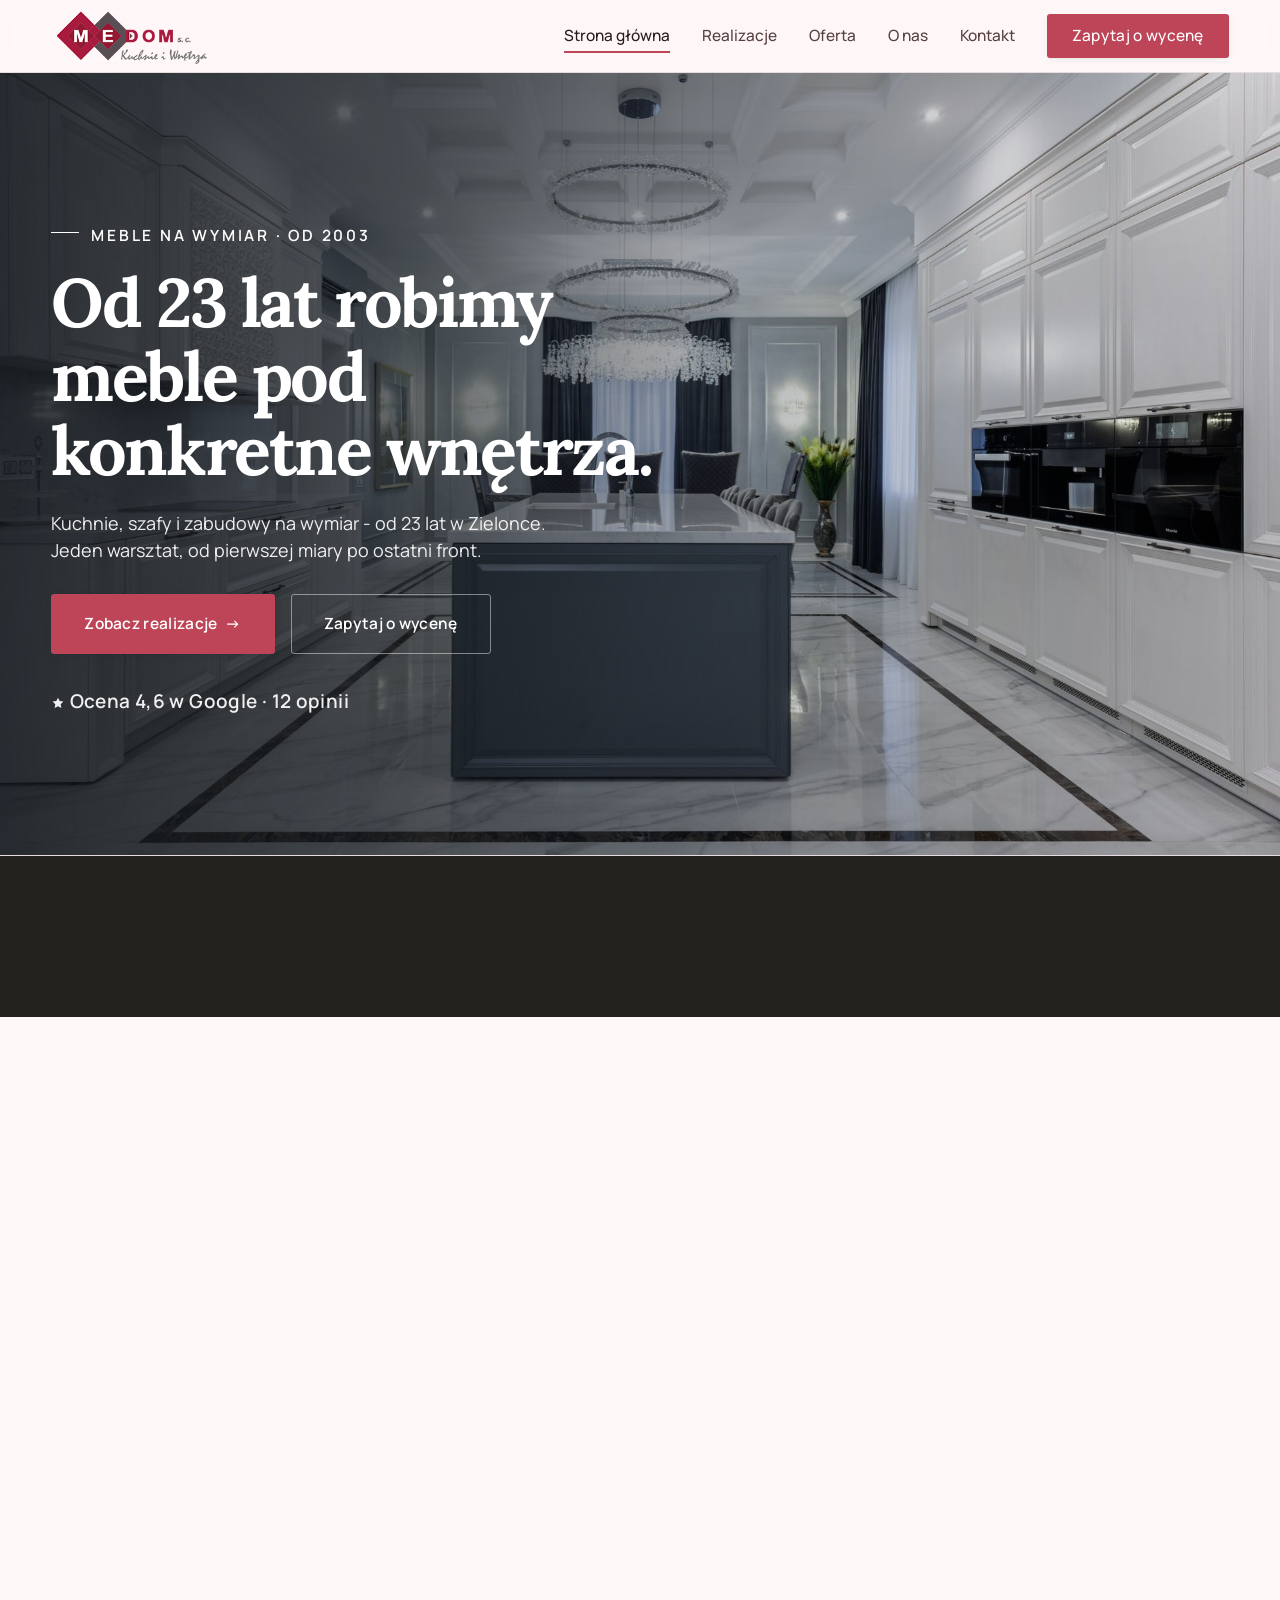
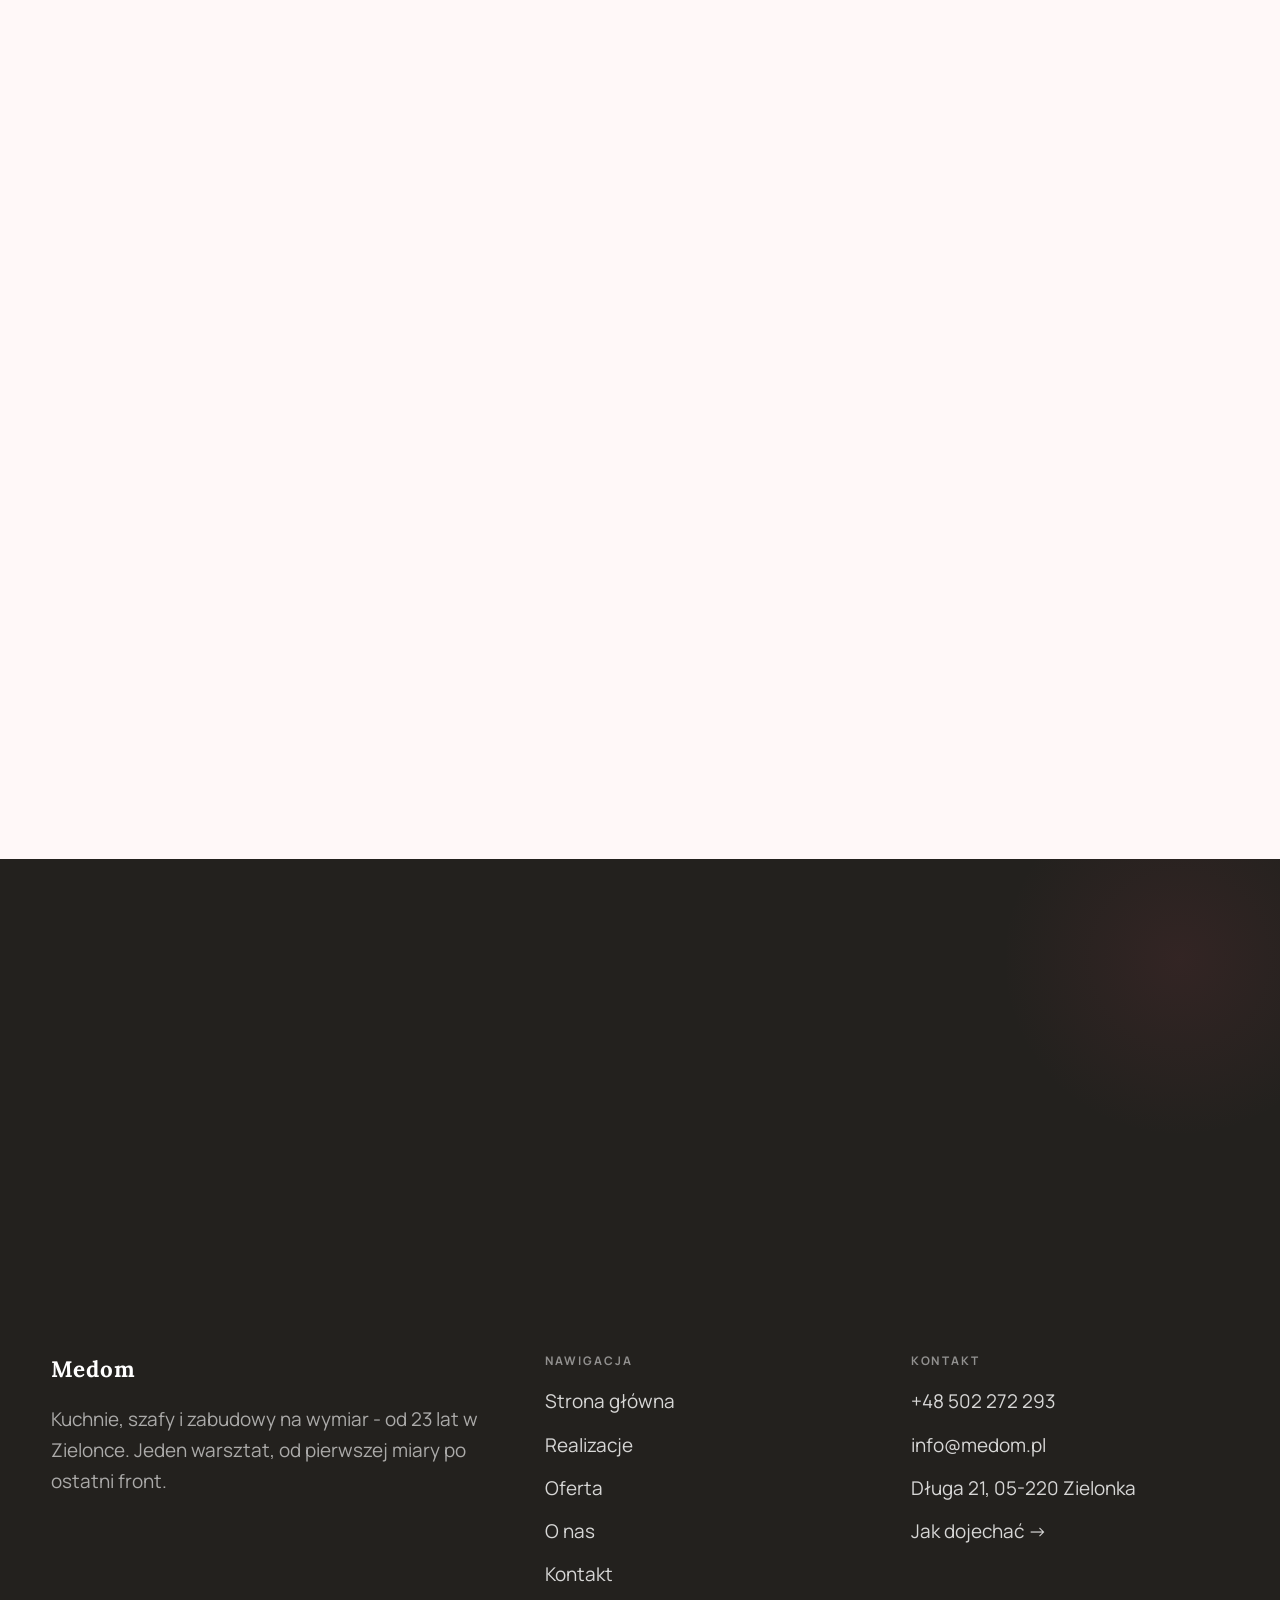
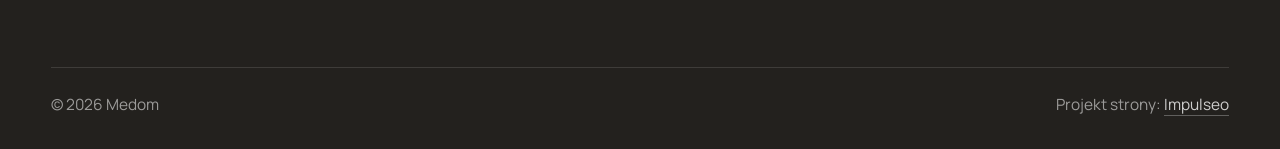
==== index.html @ 3b1c502f "Demo strony: Medom - meble na zamowienie (Zielonka)" ====
<!DOCTYPE html>
<html lang="pl">
<head>
<meta charset="UTF-8">
<meta name="viewport" content="width=device-width, initial-scale=1.0">
<title>Meble na wymiar Zielonka - kuchnie i szafy | Medom</title>
<meta name="description" content="Meble na wymiar w Zielonce: kuchnie, szafy i zabudowy pod Twoje wnętrze. Bezpłatny pomiar i projekt, jedna cena, montaż z gwarancją. Zadzwoń: +48 502 272 293.">
<link rel="preconnect" href="https://fonts.googleapis.com">
<link rel="preconnect" href="https://fonts.gstatic.com" crossorigin>
<link href="https://fonts.googleapis.com/css2?family=Lora:wght@500;600;700&family=Manrope:wght@400;500;600&display=swap" rel="stylesheet">
<link rel="stylesheet" href="assets/styles.css">
</head>
<body>

<header class="nav">
  <div class="wrap nav-inner">
    <a class="brand brand-has-logo" href="index.html"><img class="brand-logo" src="img/logo.png" alt="Medom"></a>
    <nav class="nav-links">
      <a href="index.html" class="active">Strona główna</a>
      <a href="realizacje.html">Realizacje</a>
      <a href="oferta.html">Oferta</a>
      <a href="o-nas.html">O nas</a>
      <a href="kontakt.html">Kontakt</a>
      <a href="kontakt.html" class="btn btn-accent">Zapytaj o wycenę</a>
    </nav>
    <button class="nav-toggle" aria-label="Menu"><span></span><span></span><span></span></button>
  </div>
</header>

<section class="hero-cine">
  <img src="img/hero.jpg" fetchpriority="high" alt="Medom - Od 23 lat robimy meble pod konkretne wnętrza. ">
  <div class="wrap">
    <div class="hero-copy">
      <span class="eyebrow">Meble na wymiar · od 2003</span>
      <h1>Od 23 lat robimy meble pod konkretne wnętrza. </h1>
      <p class="lead">Kuchnie, szafy i zabudowy na wymiar - od 23 lat w Zielonce. Jeden warsztat, od pierwszej miary po ostatni front.</p>
      <div class="hero-actions">
        <a href="realizacje.html" class="btn btn-accent">Zobacz realizacje <span class="arr">→</span></a>
        <a href="kontakt.html" class="btn btn-ghost" style="color:#fff;border-color:rgba(255,255,255,.45)">Zapytaj o wycenę</a>
      </div>
      <div style="margin-top:var(--space-6);color:#fff;font-weight:600;letter-spacing:.02em;opacity:.92"><svg class="ico-star" width="14" height="14" viewBox="0 0 24 24" style="vertical-align:-2px" aria-hidden="true"><path d="M12 2.8l2.85 5.8 6.4.93-4.63 4.5 1.1 6.37L12 17.4l-5.72 3 1.1-6.37-4.63-4.5 6.4-.93L12 2.8Z" fill="currentColor"/></svg> Ocena 4,6 w Google · 12 opinii</div>
    </div>
  </div>
</section>
<section class="strip n-5" style="padding-block:0">
  <div class="wrap">
    <div class="item reveal"><div class="k">Bezpłatny pomiar i projekt</div><div class="v"></div></div>
    <div class="item reveal"><div class="k">Jedna cena za całość</div><div class="v"></div></div>
    <div class="item reveal"><div class="k">Od pomiaru po montaż</div><div class="v"></div></div>
    <div class="item reveal"><div class="k">Gwarancja na meble</div><div class="v"></div></div>
    <div class="item reveal"><div class="k">Montaż w jeden dzień</div><div class="v"></div></div>
  </div>
</section>
<section>
  <div class="wrap split">
    <div class="split-art reveal"><img src="img/g1.jpg" alt="Medom - realizacja" loading="lazy"></div>
    <div class="split-copy reveal">
      <span class="eyebrow">Kim jesteśmy</span>
      <h2>O nas</h2>
      <p class="muted">Meble robimy od 23 lat. Zaczynamy od rozmowy u Ciebie w domu: gdzie co ma stać i jak chodzą drzwi obok.</p>
      <p class="muted">Dopiero potem siadamy do projektu. Z warsztatu mebel wyjeżdża, kiedy pasuje co do milimetra - zły wymiar to nasz problem, nie Twój.</p>
      <a href="o-nas.html" class="btn btn-ghost">Poznaj nas <span class="arr">→</span></a>
    </div>
  </div>
</section>
<section class="gateways-band">
  <div class="wrap">
    <div class="gateways">
      <a href="oferta.html" class="gateway reveal"><img src="img/g8.jpg" alt="Kuchnie na wymiar" loading="lazy"><span class="g-ttl">Kuchnie na wymiar</span></a>
      <a href="oferta.html" class="gateway reveal"><img src="img/g2.jpg" alt="Szafy i garderoby" loading="lazy"><span class="g-ttl">Szafy i garderoby</span></a>
      <a href="oferta.html" class="gateway reveal"><img src="img/g4.jpg" alt="Zabudowy wnęk i skosów" loading="lazy"><span class="g-ttl">Zabudowy wnęk i skosów</span></a>
    </div>
  </div>
</section>
<section>
  <div class="wrap">
    <div class="head reveal">
      <span class="eyebrow">Realizacje</span>
      <h2>Z ostatnich montaży</h2>
      <p>Zdjęcia z naszych montaży, w domach klientów - żadnych wizualizacji z katalogu. Tak te meble wyglądają na co dzień.</p>
    </div>
    <div class="gallery">
      <div class="tile t-two3 reveal"><img src="img/g5.jpg" alt="Blat z litego drewna" loading="lazy"><div class="cap">Blat z litego drewna</div></div>
      <div class="tile t-third reveal"><img src="img/g6.jpg" alt="Mebel po montażu" loading="lazy"><div class="cap">Mebel po montażu</div></div>
      <div class="tile t-third reveal"><img src="img/g7.jpg" alt="Medom" loading="lazy"></div>
      <div class="tile t-third reveal"><img src="img/g3.jpg" alt="Medom" loading="lazy"></div>
      <div class="tile t-third reveal"><img src="img/g9.jpg" alt="Medom" loading="lazy"></div>
    </div>
    <div style="margin-top:var(--space-7)" class="reveal"><a href="realizacje.html" class="btn btn-accent">Pełna galeria <span class="arr">→</span></a></div>
  </div>
</section>
<section class="opinie">
  <div class="wrap">
    <div class="head center reveal">
      <span class="eyebrow">Opinie</span>
      <h2>Co mówią klienci</h2>
      <p>Ocena 4,6 w Google, 12 opinii.</p>
    </div>
    <div class="opinie-grid">
      <figure class="op-card reveal"><span class="op-star"><svg viewBox="0 0 24 24" width="15" height="15" aria-hidden="true"><path fill="currentColor" d="M12 2.5l2.9 6.05 6.6.86-4.83 4.6 1.22 6.54L12 17.4 6.11 20.55l1.22-6.54L2.5 9.41l6.6-.86L12 2.5z"/></svg><svg viewBox="0 0 24 24" width="15" height="15" aria-hidden="true"><path fill="currentColor" d="M12 2.5l2.9 6.05 6.6.86-4.83 4.6 1.22 6.54L12 17.4 6.11 20.55l1.22-6.54L2.5 9.41l6.6-.86L12 2.5z"/></svg><svg viewBox="0 0 24 24" width="15" height="15" aria-hidden="true"><path fill="currentColor" d="M12 2.5l2.9 6.05 6.6.86-4.83 4.6 1.22 6.54L12 17.4 6.11 20.55l1.22-6.54L2.5 9.41l6.6-.86L12 2.5z"/></svg><svg viewBox="0 0 24 24" width="15" height="15" aria-hidden="true"><path fill="currentColor" d="M12 2.5l2.9 6.05 6.6.86-4.83 4.6 1.22 6.54L12 17.4 6.11 20.55l1.22-6.54L2.5 9.41l6.6-.86L12 2.5z"/></svg><svg viewBox="0 0 24 24" width="15" height="15" aria-hidden="true"><path fill="currentColor" d="M12 2.5l2.9 6.05 6.6.86-4.83 4.6 1.22 6.54L12 17.4 6.11 20.55l1.22-6.54L2.5 9.41l6.6-.86L12 2.5z"/></svg></span><blockquote>Po ponad 20-tu latach drugi raz korzystałam z usług. Zamówiłam szafki do kuchni. Profesjonalna obsługa. Teraz czas na szafę do przedpokoju. Polecam.</blockquote><span class="op-autor">Monika K</span></figure>
      <figure class="op-card reveal"><span class="op-star"><svg viewBox="0 0 24 24" width="15" height="15" aria-hidden="true"><path fill="currentColor" d="M12 2.5l2.9 6.05 6.6.86-4.83 4.6 1.22 6.54L12 17.4 6.11 20.55l1.22-6.54L2.5 9.41l6.6-.86L12 2.5z"/></svg><svg viewBox="0 0 24 24" width="15" height="15" aria-hidden="true"><path fill="currentColor" d="M12 2.5l2.9 6.05 6.6.86-4.83 4.6 1.22 6.54L12 17.4 6.11 20.55l1.22-6.54L2.5 9.41l6.6-.86L12 2.5z"/></svg><svg viewBox="0 0 24 24" width="15" height="15" aria-hidden="true"><path fill="currentColor" d="M12 2.5l2.9 6.05 6.6.86-4.83 4.6 1.22 6.54L12 17.4 6.11 20.55l1.22-6.54L2.5 9.41l6.6-.86L12 2.5z"/></svg><svg viewBox="0 0 24 24" width="15" height="15" aria-hidden="true"><path fill="currentColor" d="M12 2.5l2.9 6.05 6.6.86-4.83 4.6 1.22 6.54L12 17.4 6.11 20.55l1.22-6.54L2.5 9.41l6.6-.86L12 2.5z"/></svg><svg viewBox="0 0 24 24" width="15" height="15" aria-hidden="true"><path fill="currentColor" d="M12 2.5l2.9 6.05 6.6.86-4.83 4.6 1.22 6.54L12 17.4 6.11 20.55l1.22-6.54L2.5 9.41l6.6-.86L12 2.5z"/></svg></span><blockquote>Świetnie wszystko dograne i dobrane (inwestycja sprzed dwóch lat - zabudowa kuchenna, zabudowa w salonie i przedpokoju)</blockquote><span class="op-autor">Anka Wądołowska</span></figure>
      <figure class="op-card reveal"><span class="op-star"><svg viewBox="0 0 24 24" width="15" height="15" aria-hidden="true"><path fill="currentColor" d="M12 2.5l2.9 6.05 6.6.86-4.83 4.6 1.22 6.54L12 17.4 6.11 20.55l1.22-6.54L2.5 9.41l6.6-.86L12 2.5z"/></svg><svg viewBox="0 0 24 24" width="15" height="15" aria-hidden="true"><path fill="currentColor" d="M12 2.5l2.9 6.05 6.6.86-4.83 4.6 1.22 6.54L12 17.4 6.11 20.55l1.22-6.54L2.5 9.41l6.6-.86L12 2.5z"/></svg><svg viewBox="0 0 24 24" width="15" height="15" aria-hidden="true"><path fill="currentColor" d="M12 2.5l2.9 6.05 6.6.86-4.83 4.6 1.22 6.54L12 17.4 6.11 20.55l1.22-6.54L2.5 9.41l6.6-.86L12 2.5z"/></svg><svg viewBox="0 0 24 24" width="15" height="15" aria-hidden="true"><path fill="currentColor" d="M12 2.5l2.9 6.05 6.6.86-4.83 4.6 1.22 6.54L12 17.4 6.11 20.55l1.22-6.54L2.5 9.41l6.6-.86L12 2.5z"/></svg><svg viewBox="0 0 24 24" width="15" height="15" aria-hidden="true"><path fill="currentColor" d="M12 2.5l2.9 6.05 6.6.86-4.83 4.6 1.22 6.54L12 17.4 6.11 20.55l1.22-6.54L2.5 9.41l6.6-.86L12 2.5z"/></svg></span><blockquote>Fachowcy. Jak wszędzie, zdarza się, ze coś trzeba poprawić, ale jak mało gdzie, po prostu się poprawia.</blockquote><span class="op-autor">Dorota A</span></figure>
    </div>
  </div>
</section>
<section class="cta">
  <div class="wrap">
    <div class="reveal">
      <span class="eyebrow">Współpraca</span>
      <h2>Zacznijmy od krótkiej rozmowy.</h2>
      <p>Napisz lub zadzwoń - powiemy, co i jak, bez zobowiązań.</p>
    </div>
    <div class="cta-actions reveal">
      <a href="kontakt.html" class="btn btn-light">Zapytaj o wycenę <span class="arr">→</span></a>
      <a href="tel:+48502272293" class="btn btn-ghost" style="color:#fff;border-color:rgba(255,255,255,.3)">+48 502 272 293</a>
    </div>
  </div>
</section>

<footer>
  <div class="wrap">
    <div class="foot-grid">
      <div class="foot-brand">
        <div class="name">Medom</div>
        <p>Kuchnie, szafy i zabudowy na wymiar - od 23 lat w Zielonce. Jeden warsztat, od pierwszej miary po ostatni front.</p>
      </div>
      <div class="foot-col">
        <h4>Nawigacja</h4>
        <a href="index.html">Strona główna</a>
        <a href="realizacje.html">Realizacje</a>
        <a href="oferta.html">Oferta</a>
        <a href="o-nas.html">O nas</a>
        <a href="kontakt.html">Kontakt</a>
      </div>
      <div class="foot-col">
        <h4>Kontakt</h4>
        <a href="tel:+48502272293">+48 502 272 293</a>
        <a href="mailto:info@medom.pl">info@medom.pl</a>
        <p>Długa 21, 05-220 Zielonka</p>
        <a href="https://maps.google.com/?cid=6338558490232445719&g_mp=CiVnb29nbGUubWFwcy5wbGFjZXMudjEuUGxhY2VzLkdldFBsYWNlEAIYBCAA" target="_blank" rel="noopener">Jak dojechać →</a>
      </div>
    </div>
    <div class="foot-bot">
      <span>© 2026 Medom</span>
      <span>Projekt strony: <a class="foot-credit" href="https://impulseo.pl" target="_blank" rel="noopener">Impulseo</a></span>
    </div>
  </div>
</footer>


<script src="assets/main.js"></script>
</body>
</html>
---- assets/styles.css ----
/* ============================================================
   STOLBASZ — premium, architektoniczny B2B fit-out
   Jasna paleta, zero brązu. System wg premium-web-craft.
   Projekt strony: Impulseo (impulseo.pl)
   ============================================================ */

:root{
  /* PALETA — jasna, architektoniczna, chłodna */
  --paper:#F3F1EC;          /* główne tło */
  --paper-2:#E6E3DB;        /* sekcje alternatywne (chłodny jasny szary) */
  --paper-3:#E6E3DB;        /* delikatne wypełnienia */
  --ink:#23211E;            /* tekst główny — chłodny grafit */
  --ink-soft:#43403A;       /* nagłówki drugorzędne */
  --muted:#87837A;          /* tekst poboczny */
  --line:rgba(35,33,30,.12);/* hairline */
  --accent:#8A6B3C;         /* stonowany petrol-slate — jedyny akcent */
  --accent-d:#6E5430;
  --accent-soft:rgba(138,107,60,.10);
  --dark:#23211E;           /* sekcje ciemne (stopka/CTA) */

  /* HOVER ZDJĘĆ — JEDEN standard dla całego silnika (decyzja K. 04.08.2026, artefakt z wariantami).
     Delikatny zoom 1.02 + rozjaśnienie. Dawne scale(1.05) ODRZUCONE: skakał kadr.
     Spoczynek lekko przygaszony, ale TYLKO tam, gdzie jest mysz (@media hover:hover) —
     na telefonie zdjęcia zostają w pełnej jasności. */
  --img-zoom:1.02;
  --img-rest:brightness(.95) saturate(.99);
  --img-hot:brightness(1.06) saturate(1.05);
  --img-dur:.55s;

  /* ODSTĘPY — skala 4/8 */
  --space-1:4px; --space-2:8px; --space-3:12px; --space-4:16px; --space-5:24px;
  --space-6:32px; --space-7:48px; --space-8:64px; --space-9:96px; --space-10:128px;

  /* TYPOGRAFIA — fluid clamp() (skala podbita 16.07.2026: większe, czytelniejsze litery — uwaga Adama) */
  --text-sm:clamp(.9rem,.87rem + .12vw,1rem);
  --text-base:clamp(1.08rem,1.04rem + .18vw,1.2rem);
  --text-lg:clamp(1.24rem,1.15rem + .34vw,1.44rem);
  --text-h3:clamp(1.34rem,1.22rem + .55vw,1.66rem);
  --text-h2:clamp(2.1rem,1.66rem + 2.1vw,3.1rem);
  --text-h1:clamp(2.9rem,2.1rem + 4vw,5.1rem);

  /* PROMIENIE — architektoniczne, raczej ostre */
  --r-sm:3px; --r-md:6px; --r-lg:10px;

  /* RUCH */
  --ease:cubic-bezier(.25,.46,.45,.94); --dur:.24s;

  /* CIENIE — miękkie, warstwowe */
  --sh-sm:0 1px 2px rgba(16,24,32,.04), 0 2px 8px rgba(16,24,32,.05);
  --sh-md:0 2px 6px rgba(16,24,32,.05), 0 12px 28px -8px rgba(16,24,32,.12);
  --sh-lg:0 6px 14px rgba(16,24,32,.07), 0 26px 56px -18px rgba(16,24,32,.22);

  --hairline:1px solid var(--line);

  --font-display:'Lora',serif;
  --font-body:'Manrope',sans-serif;
}

*{box-sizing:border-box;margin:0;padding:0}
html{scroll-behavior:smooth}
body{
  font-family:var(--font-body);
  font-size:var(--text-base);
  line-height:1.65;
  color:var(--ink);
  background:var(--paper);
  -webkit-font-smoothing:antialiased;
  text-rendering:optimizeLegibility;
}
img{max-width:100%;display:block}
a{color:inherit;text-decoration:none}

.wrap{width:min(92%,1180px);margin-inline:auto}
section{padding-block:clamp(52px,6.5vw,96px)}

h1,h2,h3{font-family:var(--font-display);font-weight:700;line-height:1.08;letter-spacing:-.02em;color:var(--ink)}
h1{font-size:var(--text-h1);letter-spacing:-.035em}
h2{font-size:var(--text-h2);letter-spacing:-.025em}
h3{font-size:var(--text-h3)}
p{max-width:65ch}

.eyebrow{
  font-family:var(--font-body);
  font-size:var(--text-sm);
  font-weight:600;
  letter-spacing:.18em;
  text-transform:uppercase;
  color:var(--accent);
  display:inline-flex;align-items:center;gap:var(--space-3);
}
/* flex:none + margin-top = kreska trzyma się PIERWSZEJ linii. Wcześniej align-items:center
   centrowało ją względem całego bloku i przy zawinięciu (długi kicker typu
   „…WNĘTRZ · LESZNO · OD 2019") druga linia lądowała z brzydkim wcięciem. */
.eyebrow{align-items:flex-start}
.eyebrow>*,.eyebrow{text-wrap:balance}   /* dlugi kicker lamal sie na sierote typu samo „2019" w drugiej linii */
.eyebrow::before{content:"";width:28px;height:1px;background:var(--accent);display:inline-block;flex:none;margin-top:.62em}

.muted{color:var(--muted)}
.lead{font-size:var(--text-lg);line-height:1.55;color:var(--ink-soft);max-width:50ch}

/* ---------- BUTTONS ---------- */
.btn{
  display:inline-flex;align-items:center;gap:var(--space-2);
  font-weight:600;font-size:var(--text-sm);letter-spacing:.02em;
  padding:var(--space-4) var(--space-6);
  border-radius:var(--r-sm);
  transition:transform var(--dur) var(--ease),box-shadow var(--dur) var(--ease),background var(--dur) var(--ease);
  cursor:pointer;border:1px solid transparent;
}
.btn-accent{background:var(--accent);color:#fff;box-shadow:var(--sh-sm)}
.btn-accent:hover{background:var(--accent-d);transform:translateY(-2px);box-shadow:var(--sh-md)}
.btn-accent:active{transform:translateY(0);box-shadow:var(--sh-sm)}
.btn-ghost{background:transparent;color:var(--ink);border-color:var(--line)}
.btn-ghost:hover{border-color:var(--accent);color:var(--accent);transform:translateY(-2px)}
.btn-light{background:#fff;color:var(--ink);box-shadow:var(--sh-sm)}
.btn-light:hover{transform:translateY(-2px);box-shadow:var(--sh-md)}
.btn .arr{transition:transform var(--dur) var(--ease)}
.btn:hover .arr{transform:translateX(4px)}

/* ---------- NAV ---------- */
.nav{
  position:sticky;top:0;z-index:50;
  background:color-mix(in srgb,var(--paper) 88%,transparent);
  backdrop-filter:saturate(140%) blur(10px);
  border-bottom:var(--hairline);
}
.nav-inner{display:flex;align-items:center;justify-content:space-between;height:72px}
.brand{display:flex;flex-direction:column;line-height:1}
.brand .name{font-family:var(--font-display);font-weight:800;font-size:1.35rem;letter-spacing:.04em}
.brand .sub{font-size:.62rem;letter-spacing:.34em;text-transform:uppercase;color:var(--muted);margin-top:5px}
.nav-links{display:flex;align-items:center;gap:var(--space-6)}
.nav-links a{font-size:var(--text-sm);font-weight:500;color:var(--ink-soft);position:relative;padding-block:4px;transition:color var(--dur) var(--ease)}
.nav-links a::after{content:"";position:absolute;left:0;bottom:0;width:0;height:1.5px;background:var(--accent);transition:width var(--dur) var(--ease)}
.nav-links a:hover,.nav-links a.active{color:var(--ink)}
.nav-links a:hover::after,.nav-links a.active::after{width:100%}
.nav-links .btn{padding:var(--space-2) var(--space-5)}
/* przyciski w nav: właściwy kolor (przebij .nav-links a) + bez podkreślenia */
.nav-links a.btn-accent{color:#fff}
.nav-links a.btn-ghost,.nav-links a.btn-light{color:var(--ink)}
.nav-links a.btn::after{display:none}
.nav-toggle{display:none;background:none;border:none;cursor:pointer;flex-direction:column;gap:5px;padding:8px}
.nav-toggle span{width:24px;height:2px;background:var(--ink);transition:var(--dur)}

/* ---------- HERO (split) ---------- */
.hero{position:relative;overflow:hidden;border-bottom:var(--hairline)}
.hero-grid{display:grid;grid-template-columns:1.05fr .95fr;gap:clamp(24px,4vw,60px);align-items:center;
  padding-block:clamp(36px,4.5vw,64px)}
.hero-copy .eyebrow{margin-bottom:var(--space-5)}
.hero-copy h1{margin-bottom:var(--space-5)}
.hero-copy .lead{margin-bottom:var(--space-7)}
.hero-actions{display:flex;flex-wrap:wrap;gap:var(--space-4)}
.hero-art{position:relative;aspect-ratio:4/3;border-radius:var(--r-lg);overflow:hidden;box-shadow:var(--sh-lg)}
.hero-art img{width:100%;height:100%;object-fit:cover}
.hero-art::after{content:"";position:absolute;inset:0;background:linear-gradient(180deg,transparent 55%,rgba(18,24,28,.28))}
.hero-badge{position:absolute;left:var(--space-5);bottom:var(--space-5);z-index:2;
  background:rgba(252,252,251,.94);backdrop-filter:blur(4px);
  border-radius:var(--r-md);padding:var(--space-4) var(--space-5);box-shadow:var(--sh-md);max-width:78%}
.hero-badge strong{display:block;font-family:var(--font-display);font-size:1rem;letter-spacing:-.01em}
.hero-badge span{font-size:var(--text-sm);color:var(--muted)}

/* ---------- HERO duży / kinowy (strona główna) ---------- */
.hero-cine{position:relative;min-height:clamp(560px,82vh,840px);min-height:clamp(560px,82svh,840px);display:flex;align-items:center;overflow:hidden;border-bottom:var(--hairline)}
.hero-cine>img{position:absolute;inset:0;width:100%;height:100%;object-fit:cover;z-index:0}
.hero-cine::after{content:"";position:absolute;inset:0;z-index:1;
  background:linear-gradient(95deg,rgba(13,18,23,.86) 0%,rgba(13,18,23,.64) 32%,rgba(13,18,23,.24) 62%,rgba(13,18,23,.04) 100%)}
.hero-cine .wrap{position:relative;z-index:2;padding-block:var(--space-8)}
.hero-cine .hero-copy{max-width:660px}
.hero-cine .eyebrow{color:#fff;margin-bottom:var(--space-5)}
.hero-cine .eyebrow::before{background:#fff}
.hero-cine h1{color:#fff;margin-bottom:var(--space-5);font-size:clamp(2.9rem,2rem + 4.4vw,5.2rem);text-wrap:balance}
.hero-cine .lead{color:rgba(255,255,255,.92);max-width:48ch;margin-bottom:var(--space-7)}
.hero-cine .hero-actions{display:flex;flex-wrap:wrap;gap:var(--space-4)}
/* NISKIE OKNO (laptop z dokiem i paskami przeglądarki ma ~700-780 px wysokości widoku):
   H1 do 5.2rem + długi lead nie mieściły się i przyciski wypadały POD krawędź ekranu -
   klient widział stronę bez ani jednego CTA. Skalujemy w dół, zamiast przycinać treść. */
@media(min-width:821px) and (max-height:820px){
  .hero-cine{min-height:clamp(520px,94svh,780px)}
  .hero-cine .wrap{padding-block:var(--space-6)}
  .hero-cine h1{font-size:clamp(2.2rem,1.5rem + 2.6vw,3.6rem);margin-bottom:var(--space-4)}
  .hero-cine .eyebrow{margin-bottom:var(--space-4)}
  .hero-cine .lead{margin-bottom:var(--space-5);max-width:44ch}
}
@media(max-width:680px){
  .hero-cine{min-height:clamp(520px,76vh,640px);min-height:clamp(520px,76svh,640px);align-items:flex-end}
  .hero-cine::after{background:linear-gradient(0deg,rgba(13,18,23,.9) 6%,rgba(13,18,23,.45) 55%,rgba(13,18,23,.25) 100%)}
  .hero-cine .wrap{padding-bottom:var(--space-9)}
  /* TELEFON (~90% oglądających): lead potrafił zająć 8 linii i zepchnąć CTA poza pierwszy ekran.
     Zwężamy interlinię i skalę - treści nie ucinamy, bo to ona sprzedaje. */
  .hero-cine .lead{font-size:.98rem;line-height:1.5;margin-bottom:var(--space-5)}
  .hero-cine .eyebrow{font-size:.72rem;letter-spacing:.13em;margin-bottom:var(--space-4)}
  .hero-cine .eyebrow::before{width:20px}
  .hero-cine h1{margin-bottom:var(--space-4)}
}

/* full-bleed hero variant (podstrony) */
.pagehead{position:relative;min-height:46vh;min-height:46svh;display:flex;align-items:flex-end;overflow:hidden;border-bottom:var(--hairline)}
.pagehead img{position:absolute;inset:0;width:100%;height:100%;object-fit:cover}
.pagehead::after{content:"";position:absolute;inset:0;background:linear-gradient(180deg,rgba(18,24,28,.25),rgba(18,24,28,.62))}
.pagehead .wrap{position:relative;z-index:2;padding-block:var(--space-9);color:#fff}
.pagehead h1{color:#fff;max-width:18ch}
.pagehead .eyebrow{color:#fff}
.pagehead .eyebrow::before{background:#fff}
.pagehead p{color:rgba(255,255,255,.86);margin-top:var(--space-4);max-width:54ch}

/* ---------- STRIP (pasek skrótów / liczby) ---------- */
.strip{background:var(--dark);color:#fff}
/* PASEK HASEŁ — standard 04.08.2026 (decyzja K.): 5 haseł w JEDNYM rzędzie, tekst WYŚRODKOWANY,
   węższe marginesy boczne niż reszta strony (pasek ma iść szerzej), równe wysokości kolumn. */
.strip .wrap{width:min(96%,1440px);display:grid;grid-template-columns:repeat(5,1fr);
  gap:var(--space-5);padding-block:var(--space-7);align-items:stretch}
.strip .item .k{font-family:var(--font-display);font-size:clamp(1.05rem,.82rem + .85vw,1.55rem);
  font-weight:800;letter-spacing:-.02em;color:#fff;line-height:1.18;text-wrap:balance}
.strip .item .v{font-size:var(--text-sm);color:rgba(255,255,255,.66);margin-top:var(--space-2);line-height:1.4}
.strip .item{border-left:2px solid var(--accent);padding-inline:var(--space-4);
  text-align:center;display:flex;flex-direction:column;justify-content:center}
/* liczba kolumn = liczba haseł, żeby ostatnie nie zostawało samo w drugim rzędzie.
   Klasę n-N nadaje multipage.py; domyślnie (bez klasy) pasek jest 5-kolumnowy. */
.strip.n-2 .wrap{grid-template-columns:repeat(2,1fr)}
.strip.n-3 .wrap{grid-template-columns:repeat(3,1fr)}
.strip.n-4 .wrap{grid-template-columns:repeat(4,1fr);gap:var(--space-6)}
.strip.n-4 .item .k{font-size:clamp(1.3rem,1rem + 1.1vw,2rem)}
.strip.n-6 .wrap{grid-template-columns:repeat(6,1fr);gap:var(--space-4)}
.strip.n-6 .item .k{font-size:clamp(.98rem,.8rem + .7vw,1.35rem)}
/* równe łamanie: zamiast "długa linia + jedno słowo" obie linie zbliżonej długości */
.strip .item .k{text-wrap:balance}

/* ---------- SECTION HEAD ---------- */
.head{max-width:48rem;margin-bottom:var(--space-8)}
.head.center{margin-inline:auto;text-align:center}
.head .eyebrow{margin-bottom:var(--space-4)}
.head h2{margin-bottom:var(--space-4)}
.head p{color:var(--muted);font-size:var(--text-lg);line-height:1.55}
.head.center p{margin-inline:auto}

/* ---------- INTRO SPLIT ---------- */
.split{display:grid;grid-template-columns:.92fr 1.08fr;gap:clamp(28px,5vw,80px);align-items:center}
.split.rev{grid-template-columns:1.08fr .92fr}
.split.rev .split-art{order:-1}
.split-art{position:relative;aspect-ratio:5/4;border-radius:var(--r-lg);overflow:hidden;box-shadow:var(--sh-lg)}
.split-art img{width:100%;height:100%;object-fit:cover}
.split-copy h2{margin-bottom:var(--space-5)}
.split-copy p+p{margin-top:var(--space-4)}
.split-copy .btn{margin-top:var(--space-6)}

/* ---------- SERVICES (zakres) ---------- */
.svc-grid{display:grid;grid-template-columns:repeat(auto-fit,minmax(280px,1fr));gap:var(--space-5)}
.svc{background:#fff;border:var(--hairline);border-radius:var(--r-md);padding:var(--space-7) var(--space-6);
  transition:transform var(--dur) var(--ease),box-shadow var(--dur) var(--ease),border-color var(--dur) var(--ease);
  position:relative;overflow:hidden}
.svc::before{content:"";position:absolute;left:0;top:0;width:3px;height:0;background:var(--accent);transition:height var(--dur) var(--ease)}
.svc:hover{transform:translateY(-4px);box-shadow:var(--sh-md);border-color:transparent}
.svc:hover::before{height:100%}
.svc .ic{font-family:var(--font-display);font-size:.8rem;font-weight:700;letter-spacing:.12em;color:var(--accent);margin-bottom:var(--space-4)}
.svc h3{margin-bottom:var(--space-3);font-size:1.22rem}
.svc p{color:var(--muted);font-size:var(--text-base);line-height:1.6}

/* big detailed service rows */
.svc-row{display:grid;grid-template-columns:.8fr 1.2fr;gap:clamp(20px,4vw,60px);align-items:center;padding-block:var(--space-8)}
.svc-row+.svc-row{border-top:var(--hairline)}
.svc-row.rev{grid-template-columns:1.2fr .8fr}
/* Naprzemienny układ wierszy oferty: co drugi wiersz ma zdjęcie po PRAWEJ.
   Było `order:-1` — martwy kod, bo zdjęcie i tak jest pierwszym dzieckiem w HTML,
   więc wszystkie wiersze wyglądały identycznie (zdjęcie zawsze z lewej), a `rev`
   zmieniało tylko szerokość kolumn. Znalezione 29.07.2026 przy różnicowaniu kierunków
   animacji (pomiar pozycji: art.mid 390/502 przy row.mid 756 — zawsze lewa strona). */
.svc-row.rev .svc-row-art{order:2}
.svc-row-art{aspect-ratio:4/3;border-radius:var(--r-md);overflow:hidden;box-shadow:var(--sh-md)}
.svc-row-art img{width:100%;height:100%;object-fit:cover}
.svc-row h3{font-size:1.5rem;margin-bottom:var(--space-4)}
.svc-row .num{font-family:var(--font-display);font-size:.85rem;font-weight:700;letter-spacing:.14em;color:var(--accent);display:block;margin-bottom:var(--space-3)}
.svc-row ul{list-style:none;margin-top:var(--space-4);display:flex;flex-direction:column;gap:var(--space-2)}
.svc-row li{position:relative;padding-left:var(--space-5);color:var(--muted);font-size:var(--text-base)}
.svc-row li::before{content:"";position:absolute;left:0;top:.62em;width:8px;height:1px;background:var(--accent)}

/* ---------- GALLERY (realizacje) ---------- */
.gallery{display:grid;grid-template-columns:repeat(12,1fr);gap:var(--space-4);grid-auto-rows:200px}
/* GALERIA MASONRY — pionowe zdjęcia (portrety beauty/wellness) bez przycinania: kolumny, height auto */
.gallery-masonry{column-count:3;column-gap:var(--space-4)}
@media(max-width:900px){.gallery-masonry{column-count:2}}
@media(max-width:560px){.gallery-masonry{column-count:1}}
.gallery-masonry .m-tile{break-inside:avoid;margin:0 0 var(--space-4);padding:0;position:relative;overflow:hidden;border-radius:var(--r-md);border:1px solid var(--line)}
.gallery-masonry .m-tile img{width:100%;height:auto;display:block}
.gallery-masonry .m-tile .cap{position:absolute;left:0;right:0;bottom:0;padding:var(--space-4);color:#fff;background:linear-gradient(0deg,rgba(0,0,0,.55),transparent);font-size:var(--text-sm)}
.gallery-masonry .m-tile .cap small{display:block;font-weight:400;opacity:.78;letter-spacing:.04em;text-transform:uppercase;font-size:.66rem;margin-top:3px}
.tile{position:relative;overflow:hidden;border-radius:var(--r-md);box-shadow:var(--sh-sm);
  transition:transform var(--dur) var(--ease),box-shadow var(--dur) var(--ease)}
.tile img{width:100%;height:100%;object-fit:cover;
  transition:transform var(--img-dur) var(--ease),filter var(--img-dur) var(--ease)}
.tile:hover{box-shadow:var(--sh-md)}
.tile .cap{position:absolute;left:0;right:0;bottom:0;padding:var(--space-5) var(--space-4) var(--space-4);
  background:linear-gradient(transparent,rgba(18,24,28,.78));color:#fff;
  font-size:var(--text-sm);font-weight:600;letter-spacing:.01em;
  opacity:0;transform:translateY(8px);transition:var(--dur) var(--ease)}
.tile:hover .cap{opacity:1;transform:translateY(0)}
.tile .cap small{display:block;font-weight:400;opacity:.78;letter-spacing:.04em;text-transform:uppercase;font-size:.66rem;margin-top:3px}
/* bento spans */
.t-wide{grid-column:span 6}
.t-tall{grid-column:span 6;grid-row:span 2}
.t-std{grid-column:span 6}
.t-third{grid-column:span 4}
.t-two3{grid-column:span 8}

/* ---------- TRUST / WIARYGODNOŚĆ ---------- */
.trust{background:var(--paper-2)}
.trust-grid{display:grid;grid-template-columns:repeat(auto-fit,minmax(240px,1fr));gap:var(--space-5);margin-top:var(--space-7)}
.trust-card{background:#fff;border-radius:var(--r-md);padding:var(--space-7) var(--space-6);box-shadow:var(--sh-sm);border-top:3px solid var(--accent)}
.trust-card .big{font-family:var(--font-display);font-size:clamp(1.8rem,1.3rem + 1.6vw,2.6rem);font-weight:800;letter-spacing:-.02em;color:var(--ink);line-height:1}
.trust-card h3{font-size:1.12rem;margin:var(--space-3) 0 var(--space-2)}
.trust-card p{color:var(--muted);font-size:var(--text-base);line-height:1.55}

/* ---------- CTA band ---------- */
.cta{background:var(--dark);color:#fff;position:relative;overflow:hidden}
.cta .wrap{display:grid;grid-template-columns:1.4fr .6fr;gap:var(--space-7);align-items:center;position:relative;z-index:2}
.cta h2{color:#fff;max-width:20ch}
.cta p{color:rgba(255,255,255,.74);margin-top:var(--space-4)}
.cta-actions{display:flex;flex-direction:column;gap:var(--space-3);align-items:flex-start}
.cta::before{content:"";position:absolute;right:-80px;top:-80px;width:360px;height:360px;border-radius:50%;
  background:radial-gradient(circle,var(--accent-soft),transparent 70%)}

/* ---------- CONTACT ---------- */
.contact-grid{display:grid;grid-template-columns:.85fr 1.15fr;gap:clamp(28px,4vw,56px);align-items:start}
.info-list{display:flex;flex-direction:column;gap:var(--space-2)}
.info-row{display:flex;gap:var(--space-4);align-items:flex-start;padding-block:var(--space-4);border-bottom:var(--hairline)}
.info-row .ic{flex:none;width:42px;height:42px;display:grid;place-items:center;border-radius:50%;
  background:var(--accent-soft);color:var(--accent);font-size:1.05rem}
.info-row .lbl{font-size:.72rem;letter-spacing:.14em;text-transform:uppercase;color:var(--muted)}
.info-row .val{font-weight:600;font-size:var(--text-base);margin-top:2px}
.info-row a.val:hover{color:var(--accent)}
.map{border:none;border-radius:var(--r-lg);box-shadow:var(--sh-md);width:100%;height:100%;min-height:380px;filter:grayscale(.2) contrast(1.02)}
.form{background:#fff;border:var(--hairline);border-radius:var(--r-lg);padding:clamp(24px,3vw,40px);box-shadow:var(--sh-sm)}
.form .fld{margin-bottom:var(--space-5)}
.form label{display:block;font-size:var(--text-sm);font-weight:600;margin-bottom:var(--space-2)}
.form input,.form textarea{width:100%;font-family:inherit;font-size:var(--text-base);color:var(--ink);
  padding:var(--space-4);border:var(--hairline);border-radius:var(--r-sm);background:var(--paper);transition:border-color var(--dur)}
.form input:focus,.form textarea:focus{outline:none;border-color:var(--accent);background:#fff}
.form textarea{resize:vertical;min-height:120px}
.form .note{font-size:var(--text-sm);color:var(--muted);margin-top:var(--space-3)}

/* ---------- FOOTER ---------- */
footer{background:var(--dark);color:#fff;padding-block:var(--space-9) var(--space-6)}
.foot-grid{display:grid;grid-template-columns:1.4fr 1fr 1fr;gap:var(--space-7);margin-bottom:var(--space-8)}
.foot-brand .name{font-family:var(--font-display);font-weight:800;font-size:1.4rem;letter-spacing:.04em}
.foot-brand p{color:rgba(255,255,255,.62);margin-top:var(--space-4);font-size:var(--text-base);max-width:38ch}
.foot-col h4{font-size:.74rem;letter-spacing:.16em;text-transform:uppercase;color:rgba(255,255,255,.5);margin-bottom:var(--space-4)}
.foot-col a,.foot-col p{display:block;color:rgba(255,255,255,.82);font-size:var(--text-base);margin-bottom:var(--space-3)}
.foot-col a:hover{color:#fff}
.foot-bot{border-top:1px solid rgba(255,255,255,.12);padding-top:var(--space-5);display:flex;justify-content:space-between;flex-wrap:wrap;gap:var(--space-3);
  font-size:var(--text-sm);color:rgba(255,255,255,.55)}
.foot-bot a:hover{color:#fff}
/* Podpis w stopce = klikalny link do impulseo.pl (31.07.2026). Ma być WIDOCZNIE klikalny,
   ale nie krzyczeć - stąd sam kolor jaśniejszy + delikatne podkreślenie na najeździe. */
.foot-bot a.foot-credit{color:rgba(255,255,255,.78);text-decoration:none;border-bottom:1px solid rgba(255,255,255,.28)}
.foot-bot a.foot-credit:hover{color:#fff;border-bottom-color:#fff}

/* ---------- REVEAL ---------- */
.reveal{opacity:0;transform:translateY(22px);transition:opacity .6s var(--ease),transform .6s var(--ease)}
.reveal.in{opacity:1;transform:none}

/* ---------- RESPONSIVE ---------- */
@media(max-width:920px){
  .hero-grid,.split,.split.rev,.svc-row,.svc-row.rev,.cta .wrap,.contact-grid,.foot-grid{grid-template-columns:1fr}
  .split.rev .split-art,.svc-row.rev .svc-row-art{order:0}
  .hero-art{aspect-ratio:16/10;max-height:420px}
  .strip .wrap,.strip.n-2 .wrap,.strip.n-3 .wrap,.strip.n-4 .wrap,.strip.n-6 .wrap{grid-template-columns:repeat(2,1fr);gap:var(--space-6)}
  .strip .item .k,.strip.n-6 .item .k{font-size:clamp(1.3rem,1.1rem + 1vw,2rem)}
  .gallery{grid-auto-rows:180px}
  .t-wide,.t-tall,.t-std,.t-third,.t-two3{grid-column:span 6}
  .t-tall{grid-row:span 1}
  .cta-actions{flex-direction:row;flex-wrap:wrap}
  .foot-grid{gap:var(--space-6)}
}
@media(max-width:680px){
  .nav-links{position:fixed;inset:72px 0 auto 0;background:var(--paper);flex-direction:column;align-items:stretch;
    gap:0;padding:var(--space-4) 6%;border-bottom:var(--hairline);box-shadow:var(--sh-md);
    transform:translateY(-120%);transition:transform var(--dur) var(--ease)}
  .nav-links.open{transform:translateY(0)}
  .nav-links a{padding-block:var(--space-4);border-bottom:var(--hairline)}
  .nav-links .btn{margin-top:var(--space-3);justify-content:center}
  .nav-toggle{display:flex}
  .strip .wrap,.strip.n-2 .wrap,.strip.n-3 .wrap,.strip.n-4 .wrap,.strip.n-6 .wrap{grid-template-columns:1fr}
  .gallery{grid-template-columns:repeat(6,1fr)}
  .foot-grid{grid-template-columns:1fr}
}
@media(prefers-reduced-motion:reduce){
  *{animation-duration:.01ms!important;transition:none!important}
  .reveal{opacity:1!important;transform:none!important}
  html{scroll-behavior:auto}
}

/* ============================================================
   PREMIUM LAYER — destylat deep-researchu branż (anty-AI, spokój).
   Zmienne STOLBASZ (--accent/--ink/--paper/--line/--dark). Ruch ledwo
   zauważalny, krzywa cubic-bezier(.16,.84,.44,1); prefers-reduced-motion
   pokryte blanketem wyżej. Karty hairline zamiast cieni = #1 sygnał „nie-AI".
   ============================================================ */

/* więcej oddechu między sekcjami (liderzy: 110-130px) */
section{padding-block:clamp(64px,8vw,128px)}

/* 1) Aksamitny reveal — dłuższa, miękka krzywa zamiast „skoku" */
.reveal{transition:opacity .9s cubic-bezier(.16,.84,.44,1),transform .9s cubic-bezier(.16,.84,.44,1);will-change:opacity,transform}
/* stagger TYLKO w galerii (tam pozycja = porządek dzieci) */
.gallery .reveal:nth-child(2){transition-delay:.07s}
.gallery .reveal:nth-child(3){transition-delay:.14s}
.gallery .reveal:nth-child(4){transition-delay:.21s}
.gallery .reveal:nth-child(5){transition-delay:.28s}
.gallery .reveal:nth-child(6){transition-delay:.35s}

/* 2) Hero STATYCZNY na .hero-cine — Ken Burns CAŁKIEM WYŁĄCZONY 26.06 (3. zgłoszenie Szymona).
   GENEZA: animowanie scale na <img> hero z teksturami (cegły/framugi) re-samplinguje obraz
   klatka po klatce → na części ekranów drobne drganie/shimmer = „heroshot się trzęsie".
   translateY usunięto wcześniej, scale-only + will-change/GPU NIE wystarczyły do GWARANCJI gładkości.
   Krzysztof zażądał pewności („make sure, że błąd się nie pojawi") > efekt. Zero animacji = 0% drgania.
   Delikatny zoom zostaje TYLKO w pełnoekranowych hero gastro/studio (hg-bg/hs-bg — tło, inny
   mechanizm, chwalone, nigdy nie zgłaszane). NIE wracać do KB na .hero-cine bez realnego testu
   na sprzęcie klienta — to ryzyko regresji „trzęsienia”. */
/* BEZPIECZNY "wow" na hero = jednorazowy FADE-IN (opacity), nie zoom.
   opacity nie dotyka bitmapy → gładkie na KAŻDYM zdjęciu/ekranie/GPU, zero ryzyka migotania.
   Geometryczny ruch (scale/translate) na .hero-cine jest ZAKAZANY (bramka pilnuje). */
@keyframes heroFade{from{opacity:0}to{opacity:1}}
.hero-cine>img{transform:none;animation:heroFade 1.1s ease-out both}

/* 3) Akcentowy hairline pod nagłówkiem sekcji, który „rysuje się" przy wejściu */
.head h2{position:relative;padding-bottom:18px}
.head h2::after{content:"";position:absolute;left:0;bottom:0;height:1px;width:0;background:var(--accent);transition:width 1s cubic-bezier(.16,.84,.44,1) .15s}
.head.center h2::after{left:50%;transform:translateX(-50%)}
.head.reveal.in h2::after,.head.center.reveal.in h2::after{width:54px}

/* 4) Karty HAIRLINE zamiast cieni/zaokrągleń (najmocniejszy anty-AI detal) */
.svc{background:transparent;border:1px solid var(--line);border-radius:var(--r-sm);box-shadow:none}
.svc:hover{box-shadow:none;border-color:var(--accent);transform:translateY(-3px)}
.trust-card{background:transparent;box-shadow:none;border:1px solid var(--line);border-top:2px solid var(--accent);border-radius:var(--r-sm)}
.tile{box-shadow:none;border-radius:var(--r-sm)}
.tile:hover{box-shadow:none}

/* 5) Sticky-nav kondensuje się po przewinięciu (sygnał dopracowania) */
.nav{transition:box-shadow .4s ease,background .4s ease}
.nav.is-stuck{box-shadow:0 1px 0 var(--line),0 14px 30px -24px rgba(0,0,0,.45)}
.nav-inner{transition:height .35s var(--ease)}
.nav.is-stuck .nav-inner{height:60px}

/* 6) MANIFESTO — pełnoekranowy cytat-bohater (zastępuje generyczne „Dlaczego my") */
.manifesto{background:var(--paper-2);text-align:center}
.manifesto .wrap{max-width:60rem}
.manifesto p{font-family:var(--font-display);font-style:italic;font-size:clamp(1.6rem,1rem + 2.4vw,2.8rem);line-height:1.32;color:var(--ink-soft);margin-inline:auto;max-width:26ch;position:relative;padding-top:var(--space-8)}
.manifesto p::before{content:"";position:absolute;top:0;left:50%;transform:translateX(-50%);width:54px;height:1px;background:var(--accent)}
.manifesto p span{color:var(--accent);font-style:italic}

/* 7) GATEWAYS — 3 duże bramy-zdjęcia (zamiast paska menu usług) */
.gateways{display:grid;grid-template-columns:repeat(3,1fr);gap:var(--space-4)}
.gateway{position:relative;aspect-ratio:3/4;overflow:hidden;border-radius:var(--r-sm);display:block}
.gateway img{width:100%;height:100%;object-fit:cover;
  transition:transform var(--img-dur) var(--ease),filter var(--img-dur) var(--ease)}
.gateway::after{content:"";position:absolute;inset:0;background:linear-gradient(180deg,transparent 38%,rgba(18,24,28,.74))}
/* ===== HOVER ZDJĘĆ — jedno miejsce dla WSZYSTKICH kafli ze zdjęciem (K. 04.08.2026) ===== */
@media(hover:hover){
  .tile img,.gateway img,.m-tile img{filter:var(--img-rest)}
  .tile:hover img,
  .gateway:hover img,
  .m-tile:hover img{transform:scale(var(--img-zoom));filter:var(--img-hot)}
}
.m-tile img{transition:transform var(--img-dur) var(--ease),filter var(--img-dur) var(--ease)}
.gateway .g-ttl{position:absolute;left:0;right:0;bottom:0;z-index:2;padding:var(--space-6) var(--space-5);color:#fff;font-family:var(--font-display);font-size:1.45rem;letter-spacing:-.01em;line-height:1.15}
.gateway .g-ttl small{display:block;font-family:var(--font-body);font-size:var(--text-sm);font-weight:400;opacity:.82;letter-spacing:.03em;margin-top:5px}
@media(max-width:760px){.gateways{grid-template-columns:1fr}.gateway{aspect-ratio:16/10}}

/* 8) LOGO klienta w nagłówku (gdy podane --logo) */
/* 52px domyślnie (feedback Bartka 06.07.2026: 40px ginęło, uwaga padła 3x; ~56px sprawdzone na żywym demie anna-borowiec-makeup) */
.brand-logo{height:64px;width:auto;max-width:300px;object-fit:contain;display:block}
.nav.is-stuck .brand-logo{height:52px}
@media(max-width:680px){.brand-logo{height:46px;max-width:210px}}


/* === RWD: nagłówki na wąskich ekranach (dodane 17.07.2026 razem z fixem clamp) ===
   Po przywróceniu działania clamp() dolna granica --text-h1 (2.9rem) rozpychała
   dokument przy długich polskich słowach na telefonach. Tu ją zjeżdżamy. */
@media (max-width:560px){
  :root{
    --text-h1:clamp(1.9rem, 1.15rem + 4.4vw, 2.7rem);
    --text-h2:clamp(1.5rem, 1rem + 3vw, 2.1rem);
  }
  .hero-cine h1{font-size:clamp(1.9rem, 1.15rem + 4.4vw, 2.7rem)}
  h1,h2{overflow-wrap:break-word}
}

/* GODZINY (godziny_grid z briefu) — dzień po lewej, godziny po prawej. Wcześniej BRAK stylu
   powodował sklejenie "Poniedziałek-Piątek8:00-20:00" (dodane 2026-07-21). Neutralne dla dem bez grafiku. */
.godz{display:flex;flex-direction:column;gap:2px;max-width:440px;margin-top:8px}
.godz-row{display:flex;justify-content:space-between;align-items:baseline;gap:24px;padding:10px 0;border-bottom:1px solid var(--line)}
.godz-row:last-child{border-bottom:0}
.godz-row b{font-weight:600;color:var(--ink)}
.godz-row span{color:var(--muted);white-space:nowrap}

/* === MOTION LAYER v2 (silnik) === */
/* ============================================================
   MOTION LAYER v2 — warstwa RUCHU wspólna dla wszystkich rodzin (2026-07-26)
   ------------------------------------------------------------
   PO CO: dema były technicznie poprawne, ale statyczne („za mało efektowne",
   K. 26.07). Ta warstwa dokłada to, co dziś odróżnia stronę premium od
   porządnej: maskowane wejście nagłówków, zdjęcia odsłaniane kurtyną + zoom-out,
   parallax sterowany scrollem (CSS scroll-driven, zero JS w pętli scrolla),
   płynne przejścia MIĘDZY podstronami (View Transitions), stagger siatek.

   ZASADY BEZPIECZEŃSTWA (wynikają z realnych wpadek — NIE łamać):
   1. ⛔ ZERO ruchu geometrycznego na `.hero-cine>img` — skalowanie teksturowanej
      bitmapy = shimmer („heroshot się trzęsie", 3x Szymon). Hero rusza się TYLKO
      tekstem i tylko raz. Bramka predeploy tego pilnuje.
   2. Stan początkowy (ukrycie) ustawia ZAWSZE JavaScript przez klasę `.mt-on`
      na <html>. Bez JS / przy błędzie JS strona wygląda dokładnie jak przed tą
      warstwą — nigdy pusty ekran (wpadka Zmalovane 29.06).
   3. Używamy osobnych właściwości `scale:` / `translate:` zamiast `transform:` —
      dzięki temu wejście NIE kasuje istniejących hoverów (które jadą na transform).
   4. Każdy efekt „drogi" (parallax) tylko desktop + tylko gdy przeglądarka umie
      scroll-driven animations. Mobile dostaje sam fade/mask (bateria, jank).
   5. prefers-reduced-motion wyłącza wszystko (blanket w base.css + własne guardy).
   ============================================================ */

:root{
  --mt-ease:cubic-bezier(.16,.84,.44,1);
  --mt-step:70ms;          /* odstęp między kolejnymi elementami siatki */
}

/* ---------- 1) STAGGER — kolejne elementy siatki wchodzą po sobie ----------
   JS ustawia --i (numer w grupie). Podbita specyficzność (:nth-child(n)) bije
   sztywne delaye galerii z base.css, nie ruszając tamtego pliku. */
.reveal{transition-delay:calc(var(--i,0) * var(--mt-step))}
.gallery .reveal:nth-child(n),
.gateways .reveal:nth-child(n),
.svc-grid .reveal:nth-child(n){transition-delay:calc(var(--i,0) * var(--mt-step))}

/* dłuższy, bardziej „aksamitny" dojazd + delikatny zoom-out całej karty */
.mt-on .reveal{transition-duration:1s,1s}

/* ---------- 2) NAGŁÓWKI — wjazd linia po linii zza maski ----------
   JS dzieli tekst na realne linie (po pomiarze) i owija w .mt-line>i.
   Efekt „szuflady": litery wjeżdżają z dołu, obcięte krawędzią linii. */
/* 27.07.2026: zapas .08em był za mały - JS mierzy linie ZANIM doładuje się webfont, więc po
   podmianie fontu tekst rośnie i maska ucina dolną część linii (na telefonie widać było ucięte
   „pomiaru po montaż." nachodzące na akapit). Większy zapas + maska znika po wjeździe,
   bo wtedy nie jest już do niczego potrzebna. */
.mt-lines .mt-line{display:block;overflow:hidden;padding-bottom:.2em;margin-bottom:-.2em}
.mt-lines.mt-in .mt-line{animation:mt-unmask 0s linear 1.4s forwards}
@keyframes mt-unmask{to{overflow:visible}}
.mt-lines .mt-line > i{
  display:block;font-style:inherit;
  translate:0 108%;
  transition:translate 1.05s var(--mt-ease) var(--mt-d,0s);
}
.mt-lines.mt-in .mt-line > i{translate:0 0}

/* wariant awaryjny (nagłówek ma zagnieżdżony markup → nie dzielimy na linie) */
.mt-fade{opacity:0;translate:0 18px;transition:opacity .9s var(--mt-ease) var(--mt-d,0s),translate .9s var(--mt-ease) var(--mt-d,0s)}
.mt-fade.mt-in{opacity:1;translate:0 0}

/* ---------- 3) ZDJĘCIA — odsłanianie „kurtyną" + zoom-out do naturalnej skali ----
   clip-path jedzie od dołu do góry, jednocześnie obraz schodzi z 1.10 do 1.
   Uwaga: `scale:` (nie transform) → hover .tile:hover img{transform:scale(var(--img-zoom))}
   nadal działa i nie kłóci się z wejściem (standard hoveru: base.css, K. 04.08.2026). */
.mt-on .mt-ph > img,
.mt-on .mt-ph > picture > img{
  clip-path:inset(0 0 100% 0);
  scale:1.10;
  transition:clip-path 1.15s var(--mt-ease) var(--mt-d,0s),
             scale 1.6s var(--mt-ease) var(--mt-d,0s);
}
.mt-on .mt-ph.in > img,
.mt-on .in .mt-ph > img,
.mt-on .mt-ph.mt-in > img,
.mt-on .mt-ph.in > picture > img,
.mt-on .in .mt-ph > picture > img{clip-path:inset(0 0 0 0);scale:1}

/* ---------- 3b) KIERUNEK KURTYNY — RÓŻNICOWANY (29.07.2026, pomysł K.) ----------
   Było: KAŻDE zdjęcie na stronie odsłaniało się identycznie, z góry w dół. Przy 15 zdjęciach
   ten sam ruch 15 razy czyta się jak szablon.

   Research (Emil Kowalski „The Magic of Clip Path" + praktyka scroll-reveal):
   reveal ma być ODSŁONIĘCIEM treści, nie ozdobą — więc kierunek nie może być losowy.
   Losowanie przy każdym wejściu sprawia, że ta sama sekcja zachowuje się inaczej po powrocie
   i strona robi się nerwowa. Dlatego kierunek wynika Z UKŁADU (deterministycznie):

   • zdjęcie OBOK TEKSTU (split/oferta)  → kurtyna pozioma, jedzie OD STRONY TEKSTU ku zdjęciu:
     oko już tam wędruje, więc ruch kontynuuje czytanie zamiast z nim walczyć;
   • KAFLE W SIATCE  → lustrzanie: lewa kolumna odsłania się od lewej, prawa od prawej,
     środek pionowo. Siatka „otwiera się" na zewnątrz, zamiast 6 razy powtórzyć ten sam gest;
   • pojedyncze zdjęcie w treści → pionowo (zgodnie z kierunkiem przewijania).

   Jedna scena = jeden spójny system, nigdy 4 różne kierunki obok siebie.
   Technicznie: tylko clip-path + scale (kompozytor, bez layoutu), ten sam czas i easing
   co dotąd — zmienia się WYŁĄCZNIE oś. */
.mt-on .mt-ph[data-dir="right"] > img,
.mt-on .mt-ph[data-dir="right"] > picture > img{clip-path:inset(0 100% 0 0)}   /* widać najpierw lewą krawędź */
.mt-on .mt-ph[data-dir="left"] > img,
.mt-on .mt-ph[data-dir="left"] > picture > img{clip-path:inset(0 0 0 100%)}    /* widać najpierw prawą krawędź */
.mt-on .mt-ph[data-dir="up"] > img,
.mt-on .mt-ph[data-dir="up"] > picture > img{clip-path:inset(100% 0 0 0)}      /* wychodzi z dołu do góry */
.mt-on .mt-ph[data-dir] .in > img,
.mt-on .mt-ph[data-dir].in > img,
.mt-on .in .mt-ph[data-dir] > img,
.mt-on .mt-ph[data-dir].mt-in > img,
.mt-on .mt-ph[data-dir].in > picture > img,
.mt-on .in .mt-ph[data-dir] > picture > img{clip-path:inset(0 0 0 0)}
/* dryf skali w OSI kurtyny — obraz „dojeżdża" w tę samą stronę, w którą się odsłania.
   Bez tego pozioma kurtyna przy pionowym zoomie wygląda jak dwa niezgrane ruchy. */
.mt-on .mt-ph[data-dir="right"] > img{transform-origin:left center}
.mt-on .mt-ph[data-dir="left"] > img{transform-origin:right center}
.mt-on .mt-ph[data-dir="up"] > img{transform-origin:center bottom}

/* podpis kafla — delikatnie widoczny od razu, pełny na hover (mniej „martwych" kafli) */
.mt-on .tile .cap{opacity:.001}
.mt-on .tile.in .cap{opacity:.9;translate:0 0;transform:none}
.mt-on .tile.in:hover .cap{opacity:1}

/* ---------- 4) PARALLAX — sterowany scrollem, natywnym CSS (bez JS) ----------
   animation-timeline:view() = przeglądarka sama liczy postęp elementu w oknie.
   Zero listenerów scrolla → zero janku. Desktop only, tylko gdy wspierane. */
@supports (animation-timeline: view()){
  @media (prefers-reduced-motion:no-preference) and (min-width:900px){
    .mt-para{overflow:hidden}
    .mt-para > img{
      height:114%;
      position:relative;top:-7%;
      animation:mtPara linear both;
      animation-timeline:view();
      animation-range:cover 0% cover 100%;
      will-change:translate;
    }
    @keyframes mtPara{from{translate:0 -4.5%}to{translate:0 4.5%}}

    /* sekcje wchodzą z lekkim „oddechem" — zanika przy wyjeździe z ekranu */
    .mt-breathe{
      animation:mtBreathe linear both;
      animation-timeline:view();
      animation-range:entry 0% entry 70%;
    }
    @keyframes mtBreathe{from{opacity:.35}to{opacity:1}}
  }
}

/* ---------- 4b) ŻYWY NAGŁÓWEK — przenikanie kadrów ----------
   Warstwy leżą DOKŁADNIE na zdjęciu hero i różnią się tylko przezroczystością.
   ⛔ Żadnego scale/translate — to skalowanie bitmapy dawało migotanie na teksturach.
   Warstwy wstawia JS; bez niego nic się nie dzieje i nagłówek jest statyczny jak dotąd. */
.mt-hero-layer{
  position:absolute;inset:0;width:100%;height:100%;
  object-fit:cover;object-position:inherit;
  opacity:0;transition:opacity 1.6s ease-in-out;
  pointer-events:none;z-index:1;
}
/* ⚠️ KONIECZNE: warstwa jest zwykłym <img> wewnątrz hero, więc łapie ją reguła
   `.hero-cine > img{animation:heroFade both}` z base.css. Animacja CSS ma pierwszeństwo przed
   zwykłymi deklaracjami — trzymała przezroczystość na klatce startowej i przenikanie nie działało.
   Zdejmujemy JEDYNIE to jednorazowe pojawienie się (heroFade), celowo BEZ !important, żeby
   rodziny z delikatnym zoomem tła (gastro/auto/dom/studio) mogły go warstwie przekazać. */
.hero-cine > img.mt-hero-layer{animation:none}
.mt-hero-layer.mt-show{opacity:1}
/* gdy pokazujemy kadr z rotacji, oryginalne zdjęcie zostaje pod spodem (nigdy nie znika
   całkowicie — gdyby warstwa nie doszła, pod spodem zawsze jest pełne zdjęcie) */
img[data-rotate].mt-under{opacity:1}
/* treść nagłówka musi zostać NAD warstwami */
.hero-cine > .wrap,.hero-cine .hero-copy,
.hg-copy,.ha-copy,.hd-copy,.hs-copy,.hf-copy,.hk-copy,.hero-spa .wrap{position:relative;z-index:3}
/* 🔴 FIX 31.07.2026 (zgłoszenie K. na demie M4M): przy zmianie kadru ZNIKAŁ napis w nagłówku.
   Powód: warstwa rotacji miała z-index:1, czyli leżała NAD przyciemnieniem (z-index:-1) i - w
   rodzinie „fachowcy" - nad panelem z tekstem (.hf-panel nie miał własnego z-index, więc szedł
   normalnym flow). Efekt: kadr się pojawiał i zasłaniał tytuł, kadr znikał i tytuł wracał.
   Naprawa jest dwustronna, żeby nie zależeć od jednej reguły:
   1) warstwa ląduje DOKŁADNIE tam, gdzie zdjęcie tła danej rodziny (z-index:-2),
   2) wszystkie kontenery treści nagłówka dostają twardy z-index:3.
   Skutek: zmieniają się WYŁĄCZNIE zdjęcia w tle, napis stoi nieruchomo cały czas.
   (hero-cine nie ruszamy - tam img ma z-index:0, a ::after/wrap leżą wyżej i działało dobrze.) */
.hero-fach > img.mt-hero-layer,.hero-gastro > img.mt-hero-layer,.hero-auto > img.mt-hero-layer,
.hero-dom > img.mt-hero-layer,.hero-studio > img.mt-hero-layer{z-index:-2}
.hf-panel,.hf-inner,.hd-panel,.hk-panel,.ha-inner,.hs-inner,.hg-inner{position:relative;z-index:3}
@media(prefers-reduced-motion:reduce){
  .mt-hero-layer{display:none}
}

/* ---------- 5) PRZEJŚCIA MIĘDZY PODSTRONAMI (View Transitions) ----------
   Klik w menu przestaje być białym mignięciem — strony przenikają, a pasek
   nawigacji zostaje w miejscu (nazwany element). Przeglądarki bez wsparcia
   nawigują normalnie — zero ryzyka. */
@view-transition{navigation:auto}
@media (prefers-reduced-motion:no-preference){
  ::view-transition-old(root){animation:mtVtOut .26s ease both}
  ::view-transition-new(root){animation:mtVtIn .42s var(--mt-ease) both}
  @keyframes mtVtOut{from{opacity:1}to{opacity:0}}
  @keyframes mtVtIn{from{opacity:0}to{opacity:1}}
}
.nav{view-transition-name:mt-nav}
footer{view-transition-name:mt-foot}

/* ---------- 6) PASEK POSTĘPU CZYTANIA — 2px w kolorze marki ----------
   Też scroll-driven (bez JS). Wstawiany przez JS tylko gdy przeglądarka umie. */
.mt-progress{
  position:fixed;top:0;left:0;z-index:60;
  height:2px;width:100%;
  background:var(--accent);
  transform-origin:0 50%;
  scale:0 1;
  pointer-events:none;
}
@supports (animation-timeline: scroll()){
  .mt-progress{animation:mtProg linear both;animation-timeline:scroll(root block)}
  @keyframes mtProg{from{scale:0 1}to{scale:1 1}}
}

/* ---------- 7) PRZYCISKI — przelot światła + magnes (JS) ----------
   Nakładka jest przezroczysta i przelotowa → NIE zmienia kontrastu tekstu
   (kontrasty WCAG policzone dla wszystkich rodzin zostają w mocy). */
.btn{position:relative;overflow:hidden;isolation:isolate}
.btn::after{
  content:"";position:absolute;inset:0;z-index:-1;pointer-events:none;
  background:linear-gradient(100deg,transparent 32%,rgba(255,255,255,.20) 50%,transparent 68%);
  translate:-120% 0;
}
@media (prefers-reduced-motion:no-preference){
  .btn:hover::after{translate:120% 0;transition:translate .75s var(--mt-ease)}
}
.btn{transition:transform var(--dur) var(--ease),box-shadow var(--dur) var(--ease),
               background var(--dur) var(--ease),translate .25s ease-out}

/* ---------- 8) LINKI NAWIGACJI / LISTY — mikro-detale ---------- */
.mt-on .svc,.mt-on .trust-card{transition:transform .5s var(--mt-ease),border-color .35s ease,box-shadow .35s ease}
.mt-on .svc:hover{transform:translateY(-4px)}

/* kotwice nie chowają się pod przyklejonym paskiem */
:target,[id]{scroll-margin-top:96px}

/* ---------- 9) LICZBY (count-up) ---------- */
.mt-num{font-variant-numeric:tabular-nums}

/* ---------- 9b) ZWALNIANIE WARSTW GPU (27.07 — zgłoszenie „zamula na komputerze") ----------
   `.reveal{will-change:opacity,transform}` z base.css każe przeglądarce trzymać dla KAŻDEGO
   pojawiającego się elementu osobną warstwę w pamięci karty graficznej. Deklaracja jest stała —
   warstwa nigdy nie jest zwalniana, więc na typowej podstronie wisi ich ~26 przy ~157 elementach.
   Na komputerze ze zintegrowaną grafiką to realny koszt (pamięć + praca kompozytora).
   Element, który już wjechał, nie będzie się więcej animował → warstwa jest zbędna.
   ⚠️ KLUCZOWE: NIE wolno tego wiązać z klasą `.in` — ona pojawia się w chwili STARTU przejścia,
   więc zdjęlibyśmy warstwę dokładnie wtedy, gdy jest potrzebna. Klasę `mt-settled` dokłada JS
   dopiero po `transitionend`, czyli gdy ruch faktycznie się skończył. Brak JS = zostaje jak było. */
.reveal.mt-settled{will-change:auto}
.mt-settled > img,.mt-settled > picture > img{will-change:auto}

/* ---------- 10) WYŁĄCZNIK GLOBALNY ----------
   Gdy user woli mniej ruchu — zdejmujemy wszystko, łącznie ze scroll-driven
   (blanket z base.css nie obejmuje animation-timeline). */
@media (prefers-reduced-motion:reduce){
  .mt-lines .mt-line > i{translate:0 0}
  .mt-fade{opacity:1;translate:0 0}
  .mt-on .mt-ph > img,.mt-on .mt-ph > picture > img{clip-path:none;scale:1}
  .mt-para > img{animation:none;height:100%;top:0}
  .mt-breathe{animation:none}
  .mt-progress{display:none}
  .mt-on .tile .cap{opacity:0}
}


/* === HERO-FIT (29.07.2026) — hero DOPASOWUJE SIĘ do wysokości okna =========================
   Zgłoszenie K. 29.07: na jego laptopie przyciski CTA w hero były ucięte dolną krawędzią
   (Modern House). Pomiar headless (1512x879 → realny widok 792 px): dolna krawędź CTA
   wypadała 123 px POD ekranem. Nawet przy maksymalnym oknie (982) było -20 px.

   DLACZEGO POPRZEDNI FIX NIE DZIAŁAŁ: 27.07 dołożyliśmy @media(max-height:820px) — próg.
   Widok K. ma ~792-895 px, czyli TUŻ NAD progiem → reguła w ogóle się nie włączała.
   Progi są kruche: każdy inny laptop/dok/pasek zakładek przesuwa granicę.

   ROZWIĄZANIE: zero progów. Każdy rozmiar, który decyduje o wysokości hero (typografia,
   odstępy, padding), dostaje `min(dotychczasowa-wartość, X svh)` — czyli na wysokim ekranie
   nic się nie zmienia, a im niższe okno, tym płynniej mniejsze. Treści NIE ucinamy.

   Doklejane na SAM KONIEC styles.css (po motion) → wygrywa kaskadę, nie rusza reguł w miejscu.
   Weryfikacja: tools-retrofit/measure_fold.py (mierzy zapas pod CTA dla 720/800/879/982). */

/* ---------- HERO KINOWY (strona główna, rodziny „editorial") ---------- */
.hero-cine .wrap{padding-block:min(var(--space-8),4svh)}
.hero-cine .eyebrow{margin-bottom:min(var(--space-5),2svh)}
.hero-cine h1{font-size:min(clamp(2.9rem,2rem + 4.4vw,5.2rem),7.6svh);
  margin-bottom:min(var(--space-5),2.4svh)}
.hero-cine .lead{font-size:min(1.125rem,2.3svh);line-height:1.55;
  margin-bottom:min(var(--space-7),3.2svh)}

/* ---------- HERO FACHOWCY — wariant A (pełny ekran) ---------- */
.hf-panel{padding-top:min(clamp(6.5rem,13vh,9rem),11svh);
  padding-bottom:min(clamp(2.6rem,6vh,3.6rem),4svh)}
.hf-title{font-size:min(clamp(2.3rem,1.6rem + 3.2vw,4.3rem),7svh);
  margin-top:min(var(--space-4),1.8svh);margin-bottom:min(var(--space-4),1.8svh)}
.hf-lead{font-size:min(1.18rem,2.3svh);line-height:1.5}
.hf-phone{margin-top:min(var(--space-6),2.8svh);margin-bottom:min(var(--space-5),2.2svh)}
.hf-phone-num{font-size:min(clamp(2rem,1.5rem + 2.4vw,3.05rem),5.2svh)}
.hf-trust{margin-top:min(var(--space-6),2.6svh);padding-top:min(var(--space-4),1.6svh)}

/* Telefon: tam liczy się czytelność, nie upychanie — skalowanie wysokością wyłączone,
   bo przy 844 px wysokości ekranu svh-limity zaczęłyby zmniejszać tekst bez potrzeby. */
@media(max-width:680px){
  .hero-cine h1{font-size:clamp(1.9rem,1.15rem + 4.4vw,2.7rem)}
  .hero-cine .lead{font-size:.98rem}
  .hf-title{font-size:clamp(2.1rem,1.6rem + 3.2vw,3rem)}
  .hf-lead{font-size:1rem}
  .hf-phone-num{font-size:clamp(1.9rem,1.5rem + 2.4vw,2.5rem)}
}
/* === /HERO-FIT === */


/* === auto-paleta z marki klienta (źródło: logo) === */
:root{--accent:#BE4557;--accent-d:#A62E43;--accent-soft:rgba(190,69,87,0.10);--paper:#FFF8F8;--paper-2:#F9EDED;--paper-3:#F3E1E2;--ink:#2C1B1C;--ink-soft:#574142;--muted:#887777;--line:rgba(44,27,28,.12);}
.btn-accent{color:#fff}
.nav .nav-links a.btn-accent{color:#fff}
.btn-accent[data-accent-d],.cta-d .btn-accent{color:#fff}

/* sekcja opinii (realne cytaty z wizytówki Google) */
.opinie{padding:var(--space-9) 0;background:var(--paper)}
.opinie .head{margin-bottom:var(--space-7)}
.opinie-grid{display:grid;grid-template-columns:repeat(3,1fr);gap:var(--space-5)}
@media(max-width:900px){.opinie-grid{grid-template-columns:1fr}}
.op-card{margin:0;padding:var(--space-6);background:#fff;border:1px solid var(--line);border-radius:var(--r-md);display:flex;flex-direction:column;gap:var(--space-4)}
.op-card blockquote{margin:0;font-size:var(--text-base);line-height:1.65;color:var(--ink-soft)}
.op-star{color:var(--accent);display:flex;gap:2px}
.op-autor{font-size:var(--text-sm);color:var(--muted);letter-spacing:.04em;text-transform:uppercase}
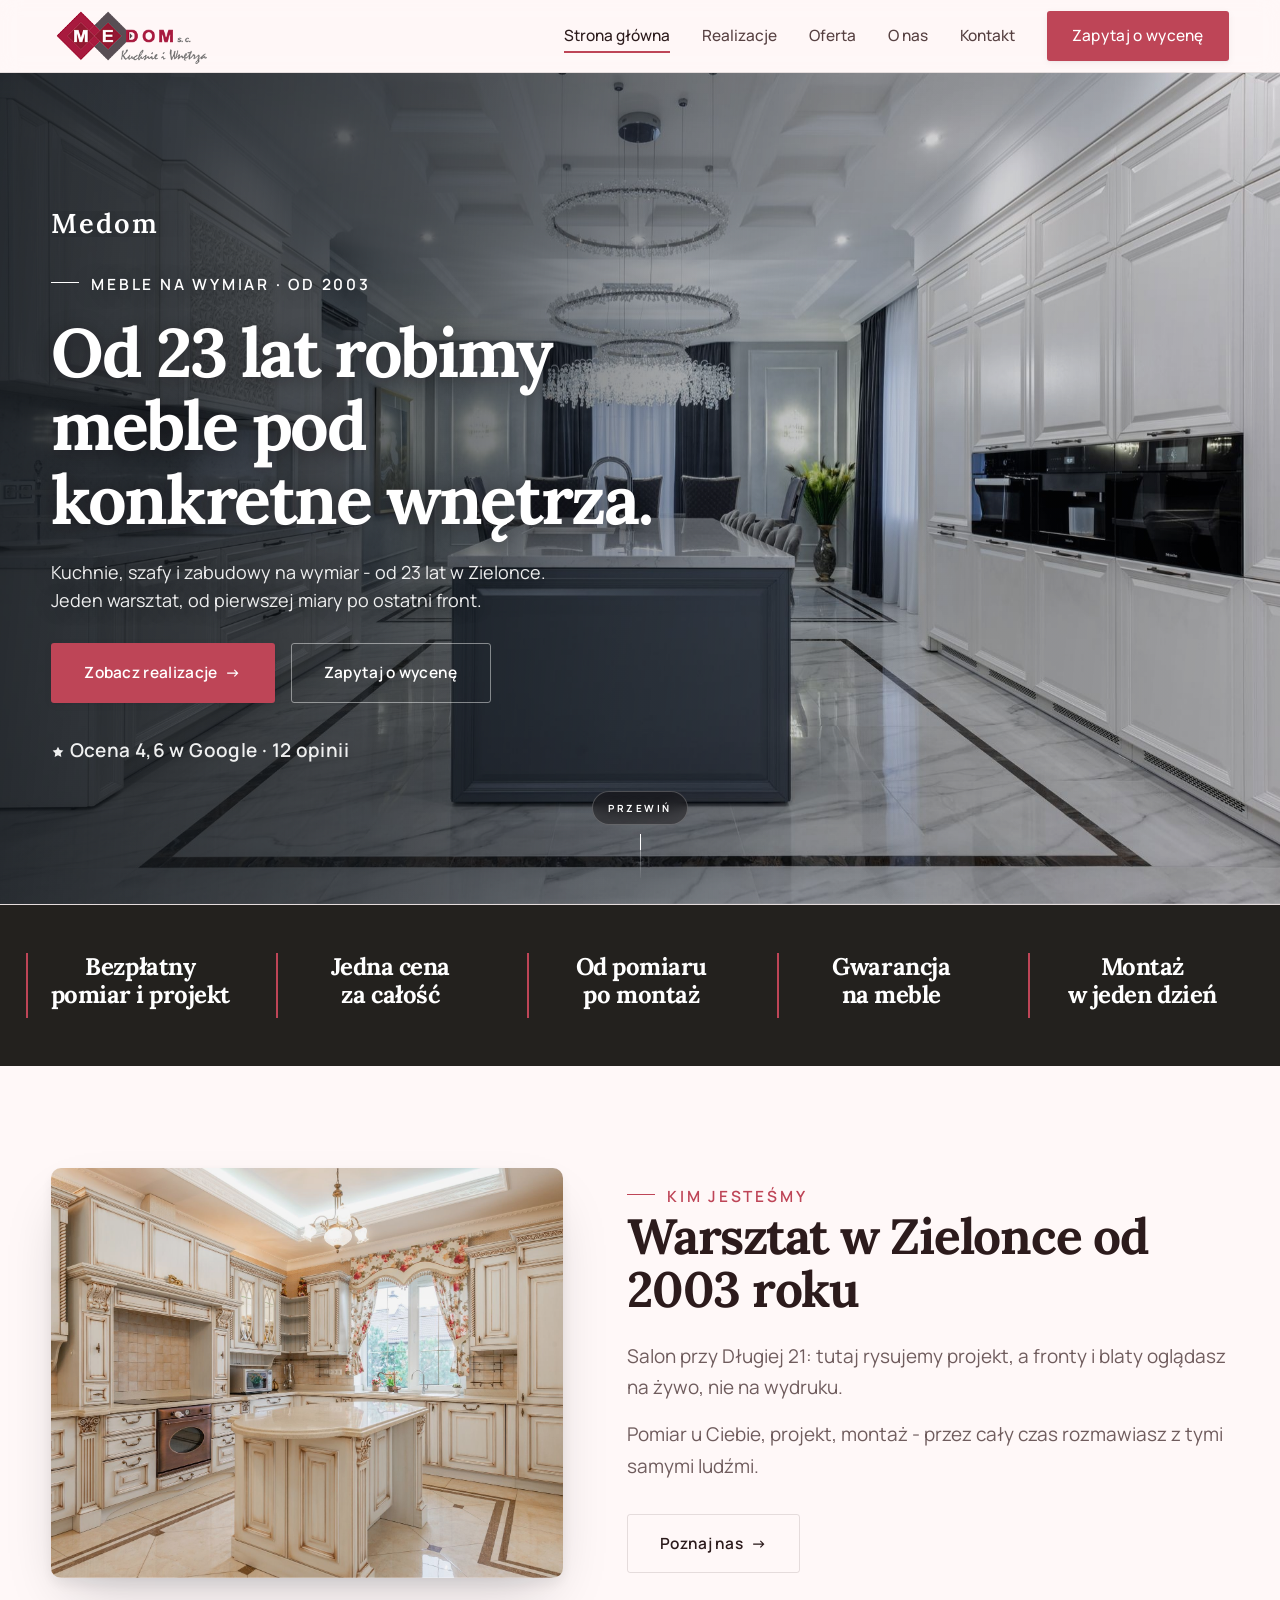
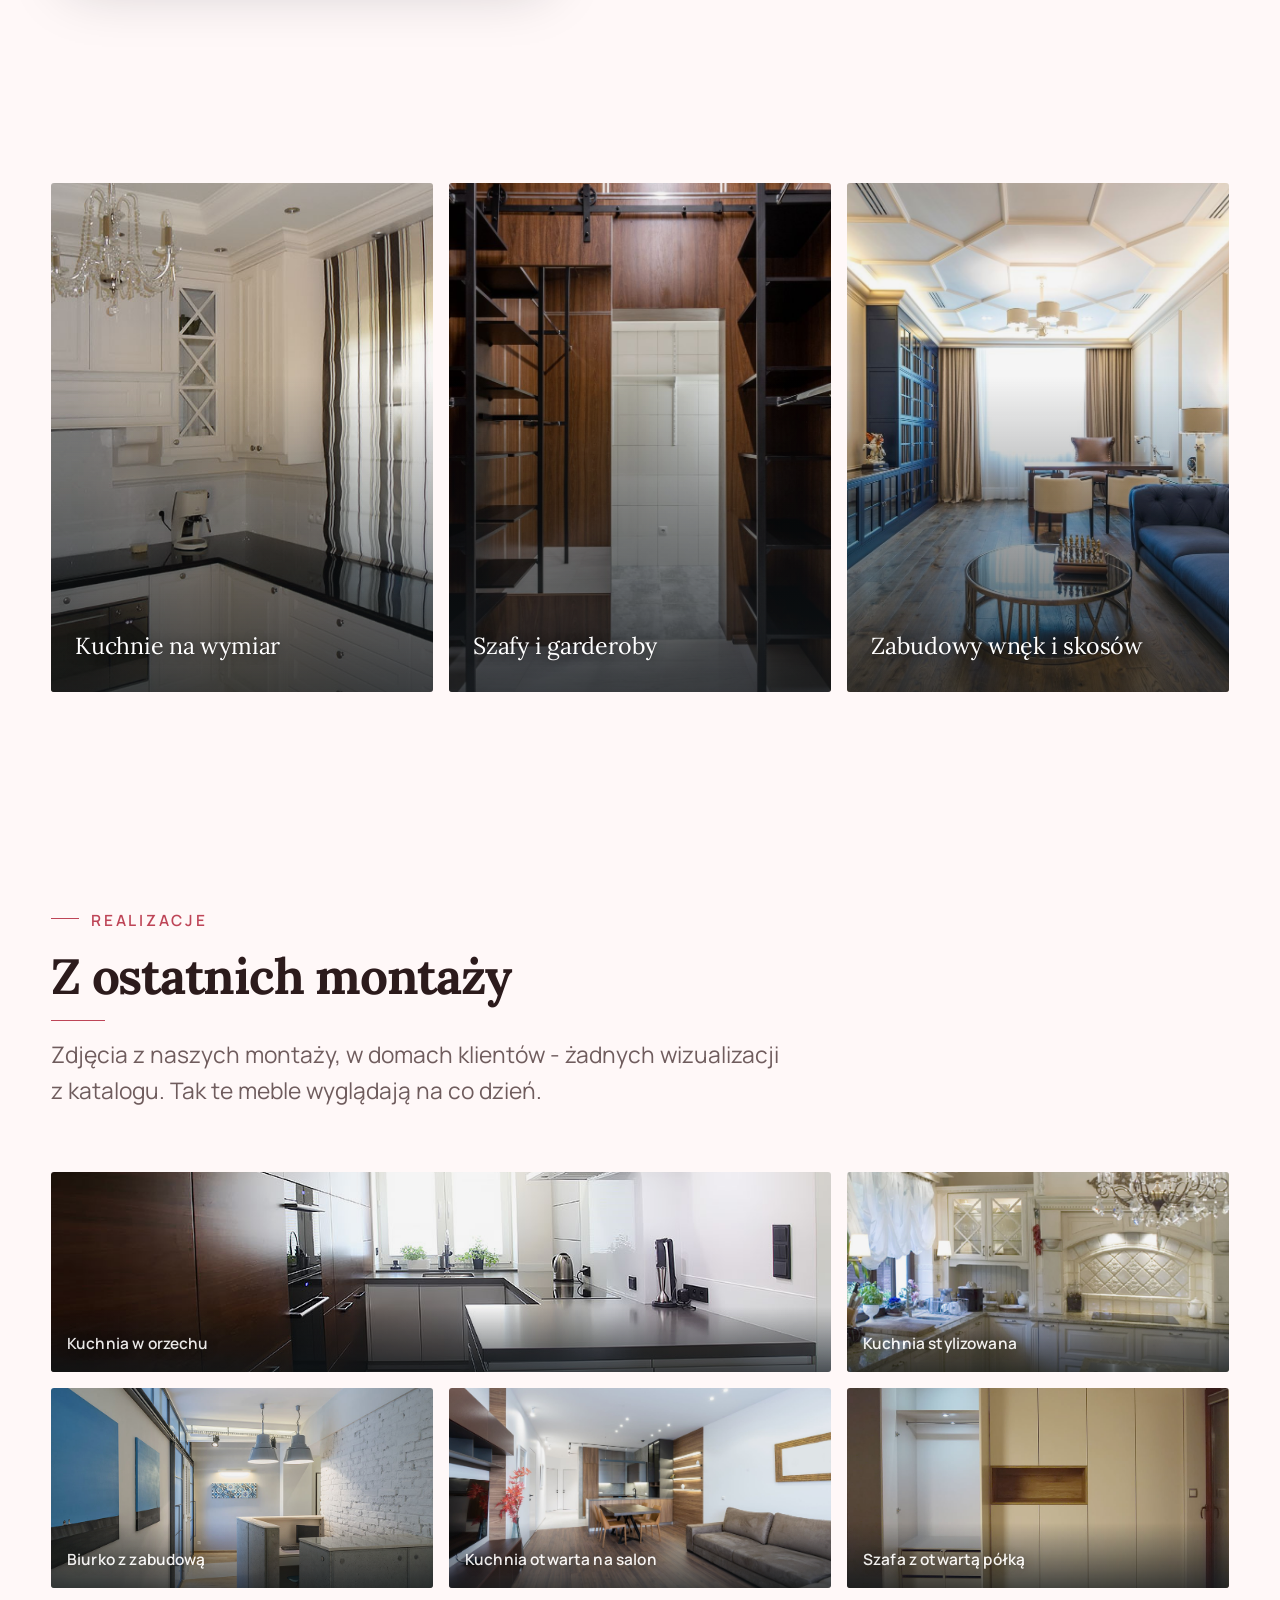
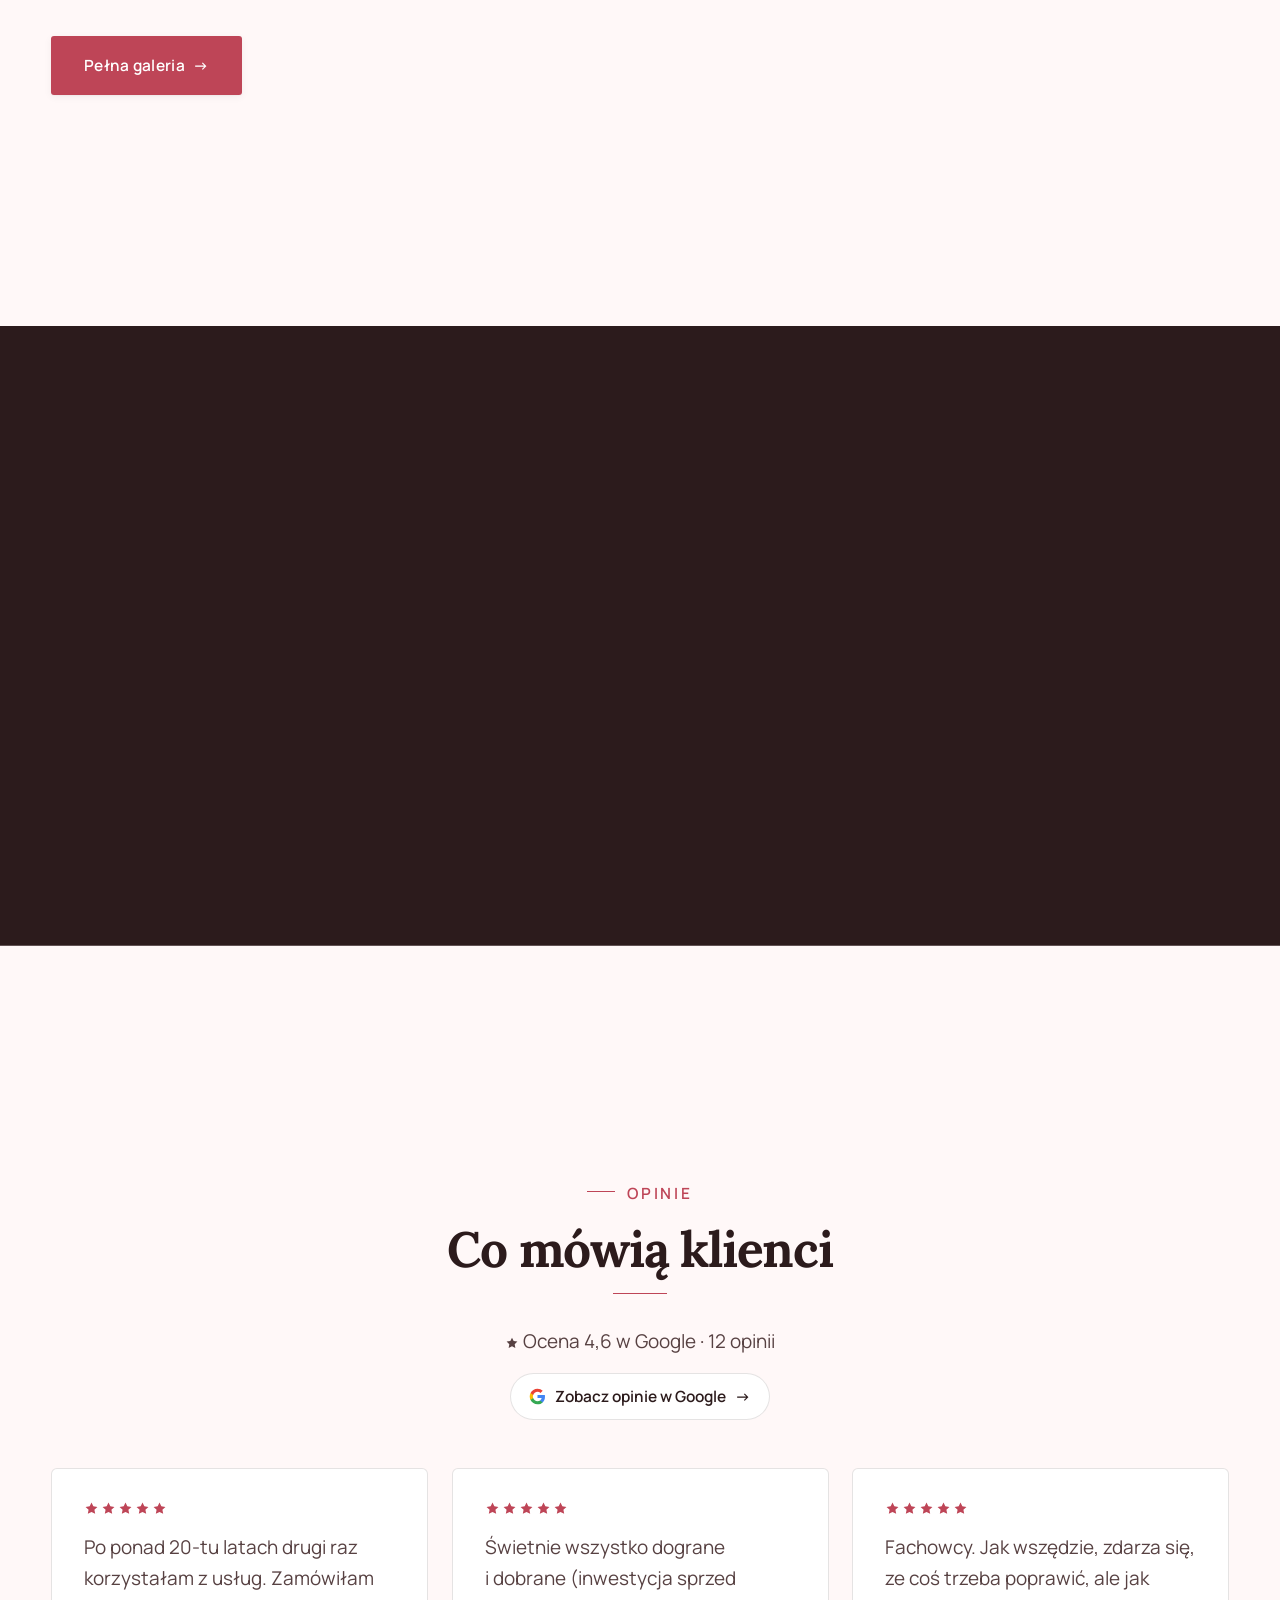
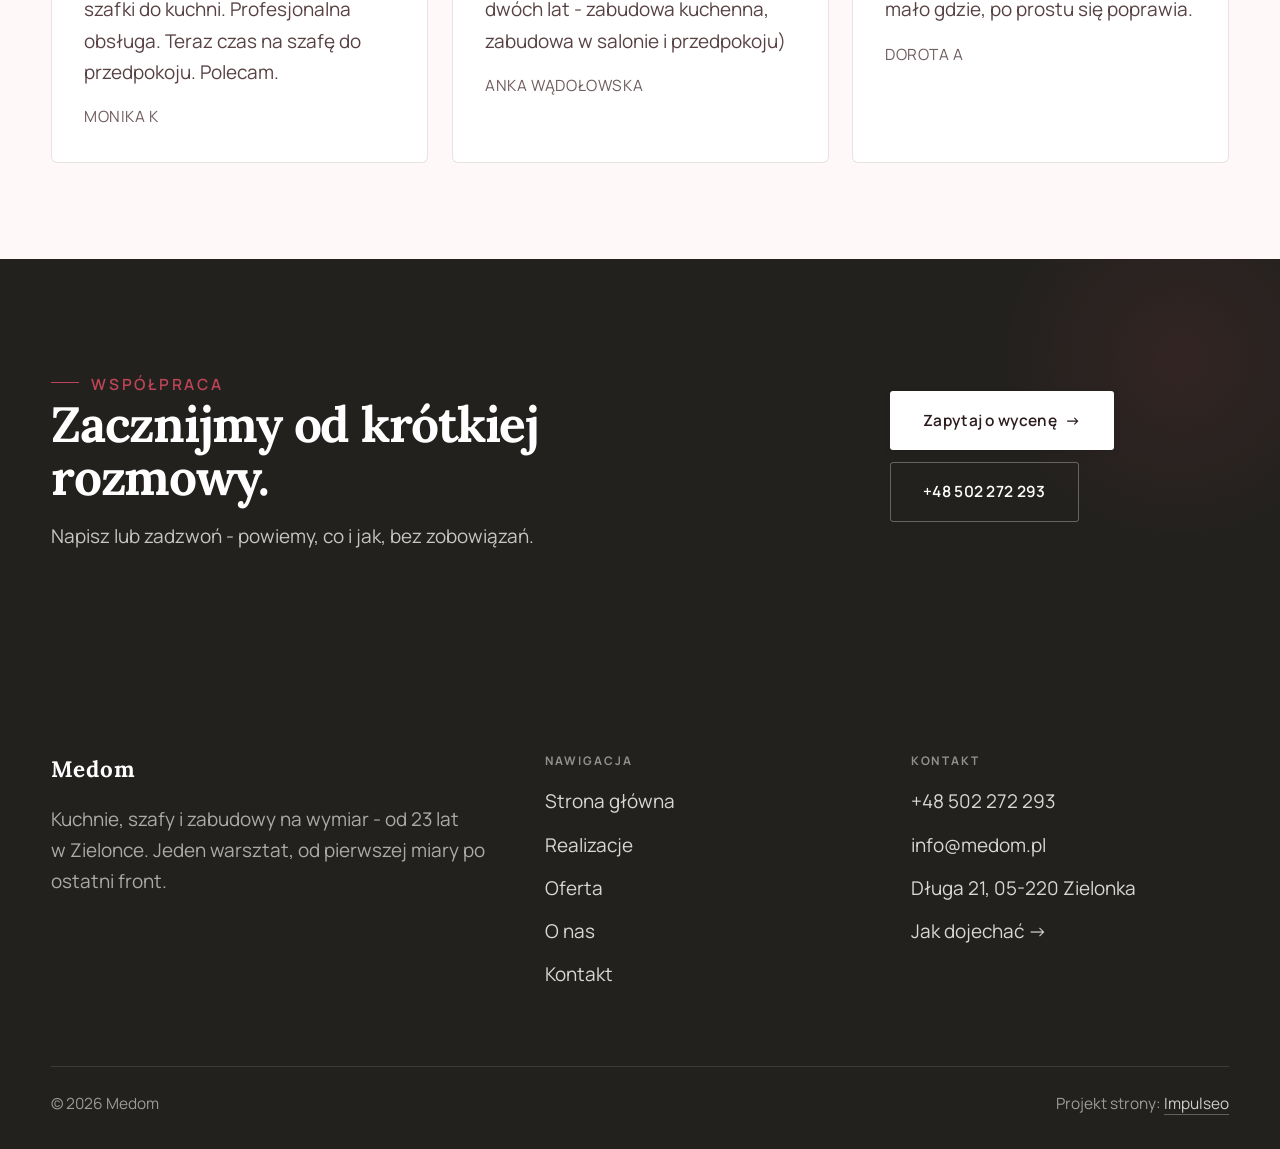
==== commit 3be80b5a: "[claude-edit][cmt:18090c2b-fcc9-4c23-bfa5-81df205c93d2] Warstwa plynnosci: animowane przejscia miedz" ====
--- a/index.html
+++ b/index.html
@@ -3,12 +3,24 @@
 <head>
 <meta charset="UTF-8">
 <meta name="viewport" content="width=device-width, initial-scale=1.0">
-<title>Meble na wymiar Zielonka - kuchnie i szafy | Medom</title>
+<title>Meble na wymiar Zielonka - kuchnie i szafy | Medom</title>
 <meta name="description" content="Meble na wymiar w Zielonce: kuchnie, szafy i zabudowy pod Twoje wnętrze. Bezpłatny pomiar i projekt, jedna cena, montaż z gwarancją. Zadzwoń: +48 502 272 293.">
+<link rel="canonical" href="https://impulseo-pl.github.io/medom-meble-na-zamowienie/">
+<meta property="og:type" content="website">
+<meta property="og:locale" content="pl_PL">
+<meta property="og:site_name" content="Medom">
+<meta property="og:title" content="Meble na wymiar Zielonka - kuchnie i szafy | Medom">
+<meta property="og:description" content="Meble na wymiar w Zielonce: kuchnie, szafy i zabudowy pod Twoje wnętrze. Bezpłatny pomiar i projekt, jedna cena, montaż z gwarancją. Zadzwoń: +48 502 272 293.">
+<meta property="og:url" content="https://impulseo-pl.github.io/medom-meble-na-zamowienie/">
+<meta property="og:image" content="https://impulseo-pl.github.io/medom-meble-na-zamowienie/img/og.jpg">
+<meta property="og:image:width" content="1200">
+<meta property="og:image:height" content="630">
+<meta name="twitter:card" content="summary_large_image">
+<script type="application/ld+json">{"@context":"https://schema.org","@type":"LocalBusiness","name":"Medom - Meble na zamówienie","description":"Kuchnie, szafy i zabudowy na wymiar. Warsztat w Zielonce, od 2003 roku.","url":"https://impulseo-pl.github.io/medom-meble-na-zamowienie/","telephone":"+48502272293","email":"info@medom.pl","image":"https://impulseo-pl.github.io/medom-meble-na-zamowienie/img/og.jpg","address":{"@type":"PostalAddress","streetAddress":"Długa 21","postalCode":"05-220","addressLocality":"Zielonka","addressCountry":"PL"},"aggregateRating":{"@type":"AggregateRating","ratingValue":"4.6","reviewCount":"12"},"hasMap":"https://maps.google.com/?cid=6338558490232445719&g_mp=CiVnb29nbGUubWFwcy5wbGFjZXMudjEuUGxhY2VzLkdldFBsYWNlEAIYBCAA"}</script>
 <link rel="preconnect" href="https://fonts.googleapis.com">
 <link rel="preconnect" href="https://fonts.gstatic.com" crossorigin>
 <link href="https://fonts.googleapis.com/css2?family=Lora:wght@500;600;700&family=Manrope:wght@400;500;600&display=swap" rel="stylesheet">
-<link rel="stylesheet" href="assets/styles.css">
+<link rel="stylesheet" href="assets/styles.css?v=3">
 </head>
 <body>
 
@@ -21,7 +33,7 @@
       <a href="oferta.html">Oferta</a>
       <a href="o-nas.html">O nas</a>
       <a href="kontakt.html">Kontakt</a>
-      <a href="kontakt.html" class="btn btn-accent">Zapytaj o wycenę</a>
+      <a href="kontakt.html" class="btn btn-accent">Zapytaj o wycenę</a>
     </nav>
     <button class="nav-toggle" aria-label="Menu"><span></span><span></span><span></span></button>
   </div>
@@ -31,24 +43,26 @@
   <img src="img/hero.jpg" fetchpriority="high" alt="Medom - Od 23 lat robimy meble pod konkretne wnętrza. ">
   <div class="wrap">
     <div class="hero-copy">
+      <div class="brandmark bm-s"><span class="bm-line"><span>Medom</span></span></div>
+
       <span class="eyebrow">Meble na wymiar · od 2003</span>
       <h1>Od 23 lat robimy meble pod konkretne wnętrza. </h1>
-      <p class="lead">Kuchnie, szafy i zabudowy na wymiar - od 23 lat w Zielonce. Jeden warsztat, od pierwszej miary po ostatni front.</p>
+      <p class="lead">Kuchnie, szafy i zabudowy na wymiar - od 23 lat w Zielonce. Jeden warsztat, od pierwszej miary po ostatni front.</p>
       <div class="hero-actions">
         <a href="realizacje.html" class="btn btn-accent">Zobacz realizacje <span class="arr">→</span></a>
-        <a href="kontakt.html" class="btn btn-ghost" style="color:#fff;border-color:rgba(255,255,255,.45)">Zapytaj o wycenę</a>
+        <a href="kontakt.html" class="btn btn-ghost" style="color:#fff;border-color:rgba(255,255,255,.45)">Zapytaj o wycenę</a>
       </div>
-      <div style="margin-top:var(--space-6);color:#fff;font-weight:600;letter-spacing:.02em;opacity:.92"><svg class="ico-star" width="14" height="14" viewBox="0 0 24 24" style="vertical-align:-2px" aria-hidden="true"><path d="M12 2.8l2.85 5.8 6.4.93-4.63 4.5 1.1 6.37L12 17.4l-5.72 3 1.1-6.37-4.63-4.5 6.4-.93L12 2.8Z" fill="currentColor"/></svg> Ocena 4,6 w Google · 12 opinii</div>
+      <div style="margin-top:var(--space-6);color:#fff;font-weight:600;letter-spacing:.02em;opacity:.92"><svg class="ico-star" width="14" height="14" viewBox="0 0 24 24" style="vertical-align:-2px" aria-hidden="true"><path d="M12 2.8l2.85 5.8 6.4.93-4.63 4.5 1.1 6.37L12 17.4l-5.72 3 1.1-6.37-4.63-4.5 6.4-.93L12 2.8Z" fill="currentColor"/></svg> Ocena 4,6 w Google · 12 opinii</div>
     </div>
   </div>
 </section>
 <section class="strip n-5" style="padding-block:0">
   <div class="wrap">
-    <div class="item reveal"><div class="k">Bezpłatny pomiar i projekt</div><div class="v"></div></div>
+    <div class="item reveal"><div class="k">Bezpłatny pomiar i projekt</div><div class="v"></div></div>
     <div class="item reveal"><div class="k">Jedna cena za całość</div><div class="v"></div></div>
     <div class="item reveal"><div class="k">Od pomiaru po montaż</div><div class="v"></div></div>
     <div class="item reveal"><div class="k">Gwarancja na meble</div><div class="v"></div></div>
-    <div class="item reveal"><div class="k">Montaż w jeden dzień</div><div class="v"></div></div>
+    <div class="item reveal"><div class="k">Montaż w jeden dzień</div><div class="v"></div></div>
   </div>
 </section>
 <section>
@@ -56,9 +70,9 @@
     <div class="split-art reveal"><img src="img/g1.jpg" alt="Medom - realizacja" loading="lazy"></div>
     <div class="split-copy reveal">
       <span class="eyebrow">Kim jesteśmy</span>
-      <h2>O nas</h2>
-      <p class="muted">Meble robimy od 23 lat. Zaczynamy od rozmowy u Ciebie w domu: gdzie co ma stać i jak chodzą drzwi obok.</p>
-      <p class="muted">Dopiero potem siadamy do projektu. Z warsztatu mebel wyjeżdża, kiedy pasuje co do milimetra - zły wymiar to nasz problem, nie Twój.</p>
+      <h2>Warsztat w Zielonce od 2003 roku</h2>
+      <p class="muted">Salon przy Długiej 21: tutaj rysujemy projekt, a fronty i blaty oglądasz na żywo, nie na wydruku.</p>
+      <p class="muted">Pomiar u Ciebie, projekt, montaż - przez cały czas rozmawiasz z tymi samymi ludźmi.</p>
       <a href="o-nas.html" class="btn btn-ghost">Poznaj nas <span class="arr">→</span></a>
     </div>
   </div>
@@ -67,8 +81,8 @@
   <div class="wrap">
     <div class="gateways">
       <a href="oferta.html" class="gateway reveal"><img src="img/g8.jpg" alt="Kuchnie na wymiar" loading="lazy"><span class="g-ttl">Kuchnie na wymiar</span></a>
-      <a href="oferta.html" class="gateway reveal"><img src="img/g2.jpg" alt="Szafy i garderoby" loading="lazy"><span class="g-ttl">Szafy i garderoby</span></a>
-      <a href="oferta.html" class="gateway reveal"><img src="img/g4.jpg" alt="Zabudowy wnęk i skosów" loading="lazy"><span class="g-ttl">Zabudowy wnęk i skosów</span></a>
+      <a href="oferta.html" class="gateway reveal"><img src="img/g2.jpg" alt="Szafy i garderoby" loading="lazy"><span class="g-ttl">Szafy i garderoby</span></a>
+      <a href="oferta.html" class="gateway reveal"><img src="img/g4.jpg" alt="Zabudowy wnęk i skosów" loading="lazy"><span class="g-ttl">Zabudowy wnęk i skosów</span></a>
     </div>
   </div>
 </section>
@@ -77,28 +91,32 @@
     <div class="head reveal">
       <span class="eyebrow">Realizacje</span>
       <h2>Z ostatnich montaży</h2>
-      <p>Zdjęcia z naszych montaży, w domach klientów - żadnych wizualizacji z katalogu. Tak te meble wyglądają na co dzień.</p>
+      <p>Zdjęcia z naszych montaży, w domach klientów - żadnych wizualizacji z katalogu. Tak te meble wyglądają na co dzień.</p>
     </div>
     <div class="gallery">
-      <div class="tile t-two3 reveal"><img src="img/g5.jpg" alt="Blat z litego drewna" loading="lazy"><div class="cap">Blat z litego drewna</div></div>
-      <div class="tile t-third reveal"><img src="img/g6.jpg" alt="Mebel po montażu" loading="lazy"><div class="cap">Mebel po montażu</div></div>
-      <div class="tile t-third reveal"><img src="img/g7.jpg" alt="Medom" loading="lazy"></div>
-      <div class="tile t-third reveal"><img src="img/g3.jpg" alt="Medom" loading="lazy"></div>
-      <div class="tile t-third reveal"><img src="img/g9.jpg" alt="Medom" loading="lazy"></div>
+      <div class="tile t-two3 reveal"><img src="img/g5.jpg" alt="Medom - Kuchnia w orzechu" loading="lazy"><div class="cap">Kuchnia w orzechu</div></div>
+      <div class="tile t-third reveal"><img src="img/g6.jpg" alt="Medom - Kuchnia stylizowana" loading="lazy"><div class="cap">Kuchnia stylizowana</div></div>
+      <div class="tile t-third reveal"><img src="img/g7.jpg" alt="Medom - Biurko z zabudową" loading="lazy"><div class="cap">Biurko z zabudową</div></div>
+      <div class="tile t-third reveal"><img src="img/g3.jpg" alt="Medom - Kuchnia otwarta na salon" loading="lazy"><div class="cap">Kuchnia otwarta na salon</div></div>
+      <div class="tile t-third reveal"><img src="img/g9.jpg" alt="Medom - Szafa z otwartą półką" loading="lazy"><div class="cap">Szafa z otwartą półką</div></div>
     </div>
     <div style="margin-top:var(--space-7)" class="reveal"><a href="realizacje.html" class="btn btn-accent">Pełna galeria <span class="arr">→</span></a></div>
   </div>
+</section>
+<section class="stopklatka" aria-hidden="true">
+  <div class="stk-bg" style="background-image:url(img/about.jpg)"></div>
 </section>
 <section class="opinie">
   <div class="wrap">
     <div class="head center reveal">
       <span class="eyebrow">Opinie</span>
       <h2>Co mówią klienci</h2>
-      <p>Ocena 4,6 w Google, 12 opinii.</p>
     </div>
+    <p class="op-meta reveal"><svg class="ico-star" width="14" height="14" viewBox="0 0 24 24" style="vertical-align:-2px" aria-hidden="true"><path d="M12 2.8l2.85 5.8 6.4.93-4.63 4.5 1.1 6.37L12 17.4l-5.72 3 1.1-6.37-4.63-4.5 6.4-.93L12 2.8Z" fill="currentColor"/></svg> Ocena 4,6 w Google · 12 opinii</p>
+    <p class="op-meta reveal" style="margin-top:var(--space-4)"><a class="op-google" href="https://maps.google.com/?cid=6338558490232445719&g_mp=CiVnb29nbGUubWFwcy5wbGFjZXMudjEuUGxhY2VzLkdldFBsYWNlEAIYBCAA" target="_blank" rel="noopener"><svg class="op-g-ico" viewBox="0 0 24 24" width="17" height="17" aria-hidden="true"><path fill="#4285F4" d="M22.56 12.25c0-.78-.07-1.53-.2-2.25H12v4.26h5.92c-.26 1.37-1.04 2.53-2.21 3.31v2.77h3.57c2.08-1.92 3.28-4.74 3.28-8.09z"/><path fill="#34A853" d="M12 23c2.97 0 5.46-.98 7.28-2.66l-3.57-2.77c-.98.66-2.23 1.06-3.71 1.06-2.86 0-5.29-1.93-6.16-4.53H2.18v2.84C3.99 20.53 7.7 23 12 23z"/><path fill="#FBBC05" d="M5.84 14.09c-.22-.66-.35-1.36-.35-2.09s.13-1.43.35-2.09V7.07H2.18C1.43 8.55 1 10.22 1 12s.43 3.45 1.18 4.93l2.85-2.22.81-.62z"/><path fill="#EA4335" d="M12 5.38c1.62 0 3.06.56 4.21 1.64l3.15-3.15C17.45 2.09 14.97 1 12 1 7.7 1 3.99 3.47 2.18 7.07l3.66 2.84c.87-2.6 3.3-4.53 6.16-4.53z"/></svg><span>Zobacz opinie w Google</span><span class="arr">→</span></a></p>
     <div class="opinie-grid">
-      <figure class="op-card reveal"><span class="op-star"><svg viewBox="0 0 24 24" width="15" height="15" aria-hidden="true"><path fill="currentColor" d="M12 2.5l2.9 6.05 6.6.86-4.83 4.6 1.22 6.54L12 17.4 6.11 20.55l1.22-6.54L2.5 9.41l6.6-.86L12 2.5z"/></svg><svg viewBox="0 0 24 24" width="15" height="15" aria-hidden="true"><path fill="currentColor" d="M12 2.5l2.9 6.05 6.6.86-4.83 4.6 1.22 6.54L12 17.4 6.11 20.55l1.22-6.54L2.5 9.41l6.6-.86L12 2.5z"/></svg><svg viewBox="0 0 24 24" width="15" height="15" aria-hidden="true"><path fill="currentColor" d="M12 2.5l2.9 6.05 6.6.86-4.83 4.6 1.22 6.54L12 17.4 6.11 20.55l1.22-6.54L2.5 9.41l6.6-.86L12 2.5z"/></svg><svg viewBox="0 0 24 24" width="15" height="15" aria-hidden="true"><path fill="currentColor" d="M12 2.5l2.9 6.05 6.6.86-4.83 4.6 1.22 6.54L12 17.4 6.11 20.55l1.22-6.54L2.5 9.41l6.6-.86L12 2.5z"/></svg><svg viewBox="0 0 24 24" width="15" height="15" aria-hidden="true"><path fill="currentColor" d="M12 2.5l2.9 6.05 6.6.86-4.83 4.6 1.22 6.54L12 17.4 6.11 20.55l1.22-6.54L2.5 9.41l6.6-.86L12 2.5z"/></svg></span><blockquote>Po ponad 20-tu latach drugi raz korzystałam z usług. Zamówiłam szafki do kuchni. Profesjonalna obsługa. Teraz czas na szafę do przedpokoju. Polecam.</blockquote><span class="op-autor">Monika K</span></figure>
-      <figure class="op-card reveal"><span class="op-star"><svg viewBox="0 0 24 24" width="15" height="15" aria-hidden="true"><path fill="currentColor" d="M12 2.5l2.9 6.05 6.6.86-4.83 4.6 1.22 6.54L12 17.4 6.11 20.55l1.22-6.54L2.5 9.41l6.6-.86L12 2.5z"/></svg><svg viewBox="0 0 24 24" width="15" height="15" aria-hidden="true"><path fill="currentColor" d="M12 2.5l2.9 6.05 6.6.86-4.83 4.6 1.22 6.54L12 17.4 6.11 20.55l1.22-6.54L2.5 9.41l6.6-.86L12 2.5z"/></svg><svg viewBox="0 0 24 24" width="15" height="15" aria-hidden="true"><path fill="currentColor" d="M12 2.5l2.9 6.05 6.6.86-4.83 4.6 1.22 6.54L12 17.4 6.11 20.55l1.22-6.54L2.5 9.41l6.6-.86L12 2.5z"/></svg><svg viewBox="0 0 24 24" width="15" height="15" aria-hidden="true"><path fill="currentColor" d="M12 2.5l2.9 6.05 6.6.86-4.83 4.6 1.22 6.54L12 17.4 6.11 20.55l1.22-6.54L2.5 9.41l6.6-.86L12 2.5z"/></svg><svg viewBox="0 0 24 24" width="15" height="15" aria-hidden="true"><path fill="currentColor" d="M12 2.5l2.9 6.05 6.6.86-4.83 4.6 1.22 6.54L12 17.4 6.11 20.55l1.22-6.54L2.5 9.41l6.6-.86L12 2.5z"/></svg></span><blockquote>Świetnie wszystko dograne i dobrane (inwestycja sprzed dwóch lat - zabudowa kuchenna, zabudowa w salonie i przedpokoju)</blockquote><span class="op-autor">Anka Wądołowska</span></figure>
+      <figure class="op-card reveal"><span class="op-star"><svg viewBox="0 0 24 24" width="15" height="15" aria-hidden="true"><path fill="currentColor" d="M12 2.5l2.9 6.05 6.6.86-4.83 4.6 1.22 6.54L12 17.4 6.11 20.55l1.22-6.54L2.5 9.41l6.6-.86L12 2.5z"/></svg><svg viewBox="0 0 24 24" width="15" height="15" aria-hidden="true"><path fill="currentColor" d="M12 2.5l2.9 6.05 6.6.86-4.83 4.6 1.22 6.54L12 17.4 6.11 20.55l1.22-6.54L2.5 9.41l6.6-.86L12 2.5z"/></svg><svg viewBox="0 0 24 24" width="15" height="15" aria-hidden="true"><path fill="currentColor" d="M12 2.5l2.9 6.05 6.6.86-4.83 4.6 1.22 6.54L12 17.4 6.11 20.55l1.22-6.54L2.5 9.41l6.6-.86L12 2.5z"/></svg><svg viewBox="0 0 24 24" width="15" height="15" aria-hidden="true"><path fill="currentColor" d="M12 2.5l2.9 6.05 6.6.86-4.83 4.6 1.22 6.54L12 17.4 6.11 20.55l1.22-6.54L2.5 9.41l6.6-.86L12 2.5z"/></svg><svg viewBox="0 0 24 24" width="15" height="15" aria-hidden="true"><path fill="currentColor" d="M12 2.5l2.9 6.05 6.6.86-4.83 4.6 1.22 6.54L12 17.4 6.11 20.55l1.22-6.54L2.5 9.41l6.6-.86L12 2.5z"/></svg></span><blockquote>Po ponad 20-tu latach drugi raz korzystałam z usług. Zamówiłam szafki do kuchni. Profesjonalna obsługa. Teraz czas na szafę do przedpokoju. Polecam.</blockquote><span class="op-autor">Monika K</span></figure>
+      <figure class="op-card reveal"><span class="op-star"><svg viewBox="0 0 24 24" width="15" height="15" aria-hidden="true"><path fill="currentColor" d="M12 2.5l2.9 6.05 6.6.86-4.83 4.6 1.22 6.54L12 17.4 6.11 20.55l1.22-6.54L2.5 9.41l6.6-.86L12 2.5z"/></svg><svg viewBox="0 0 24 24" width="15" height="15" aria-hidden="true"><path fill="currentColor" d="M12 2.5l2.9 6.05 6.6.86-4.83 4.6 1.22 6.54L12 17.4 6.11 20.55l1.22-6.54L2.5 9.41l6.6-.86L12 2.5z"/></svg><svg viewBox="0 0 24 24" width="15" height="15" aria-hidden="true"><path fill="currentColor" d="M12 2.5l2.9 6.05 6.6.86-4.83 4.6 1.22 6.54L12 17.4 6.11 20.55l1.22-6.54L2.5 9.41l6.6-.86L12 2.5z"/></svg><svg viewBox="0 0 24 24" width="15" height="15" aria-hidden="true"><path fill="currentColor" d="M12 2.5l2.9 6.05 6.6.86-4.83 4.6 1.22 6.54L12 17.4 6.11 20.55l1.22-6.54L2.5 9.41l6.6-.86L12 2.5z"/></svg><svg viewBox="0 0 24 24" width="15" height="15" aria-hidden="true"><path fill="currentColor" d="M12 2.5l2.9 6.05 6.6.86-4.83 4.6 1.22 6.54L12 17.4 6.11 20.55l1.22-6.54L2.5 9.41l6.6-.86L12 2.5z"/></svg></span><blockquote>Świetnie wszystko dograne i dobrane (inwestycja sprzed dwóch lat - zabudowa kuchenna, zabudowa w salonie i przedpokoju)</blockquote><span class="op-autor">Anka Wądołowska</span></figure>
       <figure class="op-card reveal"><span class="op-star"><svg viewBox="0 0 24 24" width="15" height="15" aria-hidden="true"><path fill="currentColor" d="M12 2.5l2.9 6.05 6.6.86-4.83 4.6 1.22 6.54L12 17.4 6.11 20.55l1.22-6.54L2.5 9.41l6.6-.86L12 2.5z"/></svg><svg viewBox="0 0 24 24" width="15" height="15" aria-hidden="true"><path fill="currentColor" d="M12 2.5l2.9 6.05 6.6.86-4.83 4.6 1.22 6.54L12 17.4 6.11 20.55l1.22-6.54L2.5 9.41l6.6-.86L12 2.5z"/></svg><svg viewBox="0 0 24 24" width="15" height="15" aria-hidden="true"><path fill="currentColor" d="M12 2.5l2.9 6.05 6.6.86-4.83 4.6 1.22 6.54L12 17.4 6.11 20.55l1.22-6.54L2.5 9.41l6.6-.86L12 2.5z"/></svg><svg viewBox="0 0 24 24" width="15" height="15" aria-hidden="true"><path fill="currentColor" d="M12 2.5l2.9 6.05 6.6.86-4.83 4.6 1.22 6.54L12 17.4 6.11 20.55l1.22-6.54L2.5 9.41l6.6-.86L12 2.5z"/></svg><svg viewBox="0 0 24 24" width="15" height="15" aria-hidden="true"><path fill="currentColor" d="M12 2.5l2.9 6.05 6.6.86-4.83 4.6 1.22 6.54L12 17.4 6.11 20.55l1.22-6.54L2.5 9.41l6.6-.86L12 2.5z"/></svg></span><blockquote>Fachowcy. Jak wszędzie, zdarza się, ze coś trzeba poprawić, ale jak mało gdzie, po prostu się poprawia.</blockquote><span class="op-autor">Dorota A</span></figure>
     </div>
   </div>
@@ -108,10 +126,10 @@
     <div class="reveal">
       <span class="eyebrow">Współpraca</span>
       <h2>Zacznijmy od krótkiej rozmowy.</h2>
-      <p>Napisz lub zadzwoń - powiemy, co i jak, bez zobowiązań.</p>
+      <p>Napisz lub zadzwoń - powiemy, co i jak, bez zobowiązań.</p>
     </div>
     <div class="cta-actions reveal">
-      <a href="kontakt.html" class="btn btn-light">Zapytaj o wycenę <span class="arr">→</span></a>
+      <a href="kontakt.html" class="btn btn-light">Zapytaj o wycenę <span class="arr">→</span></a>
       <a href="tel:+48502272293" class="btn btn-ghost" style="color:#fff;border-color:rgba(255,255,255,.3)">+48 502 272 293</a>
     </div>
   </div>
@@ -122,7 +140,7 @@
     <div class="foot-grid">
       <div class="foot-brand">
         <div class="name">Medom</div>
-        <p>Kuchnie, szafy i zabudowy na wymiar - od 23 lat w Zielonce. Jeden warsztat, od pierwszej miary po ostatni front.</p>
+        <p>Kuchnie, szafy i zabudowy na wymiar - od 23 lat w Zielonce. Jeden warsztat, od pierwszej miary po ostatni front.</p>
       </div>
       <div class="foot-col">
         <h4>Nawigacja</h4>
@@ -148,6 +166,7 @@
 </footer>
 
 
-<script src="assets/main.js"></script>
+<script src="assets/main.js?v=3"></script>
+<div class="sticky-call"><a class="sc-call" href="tel:+48502272293">Zadzwoń</a><a class="sc-quote" href="kontakt.html">Bezpłatna wycena</a></div>
 </body>
 </html>
--- a/assets/styles.css
+++ b/assets/styles.css
@@ -816,3 +816,737 @@
 .op-card blockquote{margin:0;font-size:var(--text-base);line-height:1.65;color:var(--ink-soft)}
 .op-star{color:var(--accent);display:flex;gap:2px}
 .op-autor{font-size:var(--text-sm);color:var(--muted);letter-spacing:.04em;text-transform:uppercase}
+
+
+/* ============================================================
+   POLISH 12.08.2026 — „płynność i przejścia" (prośba Szymona)
+   Doklejone na SAM KONIEC: wygrywa kaskadę, nie rusza reguł w miejscu.
+   Zasady: żaden efekt nie zależy od koloru-płaszczyzny (akcent zostaje
+   akcentem), zero ruchu geometrycznego na zdjęciu hero (shimmer!),
+   wszystko pod prefers-reduced-motion.
+   ============================================================ */
+
+/* ---------- 1) HOVER ZDJĘĆ — AKTUALNY standard (K.+Szymon 09.08.2026) ----------
+   Zoom 1.05 przy 1,4 s i krzywej cubic-bezier(.16,.84,.44,1): przy tak długim
+   czasie mocniejszy kadr nie skacze, tylko „oddycha". Poprzednie 1.02/.55 s
+   było dobrane pod szybki ruch i czytało się jak drgnięcie. */
+:root{
+  --img-zoom:1.05;
+  --img-dur:1.4s;
+  --img-ease:cubic-bezier(.16,.84,.44,1);
+  --img-rest:brightness(.96) saturate(.99);
+  --img-hot:brightness(1.07) saturate(1.05);
+}
+.tile img,.gateway img,.m-tile img,.split-art img,.svc-row-art img{
+  transition:transform var(--img-dur) var(--img-ease),filter var(--img-dur) var(--img-ease)}
+@media(hover:hover){
+  .split-art,.svc-row-art{overflow:hidden}
+  .split-art img,.svc-row-art img{filter:var(--img-rest)}
+  .split-art:hover img,.svc-row-art:hover img{transform:scale(var(--img-zoom));filter:var(--img-hot)}
+}
+
+/* podpis kafla dojeżdża tym samym, miękkim ruchem co zdjęcie */
+.tile .cap{transition:opacity .5s var(--mt-ease),transform .5s var(--mt-ease)}
+
+/* ---------- 2) KARTY — jeden, spójny „lift" ---------- */
+.op-card{transition:transform .5s var(--mt-ease),box-shadow .45s ease,border-color .45s ease}
+@media(hover:hover){
+  .op-card:hover{transform:translateY(-4px);box-shadow:var(--sh-md);border-color:color-mix(in srgb,var(--accent) 38%,var(--line))}
+}
+.tile,.gateway{transition:transform .6s var(--mt-ease),box-shadow .45s ease}
+@media(hover:hover) and (min-width:760px){
+  .gateway:hover{transform:translateY(-5px)}
+  .gateway .g-ttl{transition:transform .6s var(--mt-ease)}
+  .gateway:hover .g-ttl{transform:translateY(-4px)}
+}
+
+/* ---------- 3) POŚWIATA POD KURSOREM na kaflach ze zdjęciem ----------
+   Delikatna biel (nie kolor marki) sunąca za myszą - kafel reaguje na obecność
+   ręki, zanim cokolwiek klikniesz. JS podaje --mx/--my; bez JS nic nie widać. */
+@media (hover:hover) and (min-width:900px) and (prefers-reduced-motion:no-preference){
+  .pol-glow{position:relative}
+  .pol-glow::before{
+    content:"";position:absolute;inset:0;z-index:3;pointer-events:none;
+    background:radial-gradient(220px circle at var(--mx,50%) var(--my,50%),
+      rgba(255,255,255,.16),transparent 62%);
+    opacity:0;transition:opacity .5s ease;mix-blend-mode:soft-light;
+  }
+  .pol-glow:hover::before{opacity:1}
+}
+
+/* ---------- 4) NAWIGACJA — wjeżdża raz, przy wejściu na stronę ---------- */
+@media (prefers-reduced-motion:no-preference){
+  @keyframes polNavIn{from{opacity:0;translate:0 -100%}to{opacity:1;translate:0 0}}
+  .nav{animation:polNavIn .7s cubic-bezier(.16,.84,.44,1) both}
+  .nav-links a::after{transition:width .45s var(--mt-ease)}
+  .brand-logo{transition:height .35s var(--mt-ease),opacity .35s ease}
+}
+
+/* ---------- 5) PRZEJŚCIA MIĘDZY PODSTRONAMI ----------
+   a) przeglądarki z View Transitions (Chrome, nowe Safari): nowa strona nie tylko
+      przenika, ale delikatnie podjeżdża - ruch ma kierunek czytania.
+   b) reszta (Firefox, starsze Safari): fallback na klasie .pol-out, którą wkłada JS
+      przy kliknięciu w link. Bez JS strona nawiguje zwyczajnie - zero ryzyka. */
+@media (prefers-reduced-motion:no-preference){
+  ::view-transition-new(root){animation:polVtIn .5s cubic-bezier(.16,.84,.44,1) both}
+  @keyframes polVtIn{from{opacity:0;translate:0 14px}to{opacity:1;translate:0 0}}
+}
+.brand{view-transition-name:pol-brand}
+html.pol-fb-on body{transition:opacity .26s ease,translate .26s ease}
+html.pol-fb-on.pol-out body{opacity:0;translate:0 -10px}
+
+/* ---------- 6) LIGHTBOX GALERII ----------
+   Klik w zdjęcie otwiera je na pełnym ekranie: tło przygasa i rozmywa się,
+   zdjęcie wchodzi fade+scale. Strzałki, ESC, klik w tło. */
+.pol-zoom{cursor:zoom-in}
+.pol-lb{
+  position:fixed;inset:0;z-index:200;display:grid;place-items:center;
+  padding:clamp(12px,3vw,40px);
+  background:rgba(20,12,13,.82);
+  opacity:0;visibility:hidden;
+  transition:opacity .45s ease,visibility .45s ease;
+}
+@supports (backdrop-filter:blur(4px)){.pol-lb{backdrop-filter:blur(8px) saturate(120%)}}
+.pol-lb.is-open{opacity:1;visibility:visible}
+.pol-lb-fig{margin:0;display:flex;flex-direction:column;align-items:center;gap:var(--space-4);max-width:100%}
+.pol-lb img{
+  max-width:min(96vw,1400px);max-height:82svh;width:auto;height:auto;
+  border-radius:var(--r-sm);box-shadow:0 30px 80px -30px rgba(0,0,0,.75);
+  opacity:0;scale:.965;
+  transition:opacity .5s cubic-bezier(.16,.84,.44,1),scale .6s cubic-bezier(.16,.84,.44,1);
+}
+.pol-lb.is-open img{opacity:1;scale:1}
+.pol-lb figcaption{
+  color:#fff;font-size:var(--text-sm);letter-spacing:.02em;text-align:center;
+  opacity:0;translate:0 8px;transition:opacity .5s ease .12s,translate .5s ease .12s}
+.pol-lb.is-open figcaption{opacity:.92;translate:0 0}
+.pol-lb figcaption b{font-weight:600}
+.pol-lb figcaption span{opacity:.6;margin-left:var(--space-3)}
+.pol-lb-btn{
+  position:absolute;top:50%;translate:0 -50%;
+  width:52px;height:52px;border-radius:50%;
+  display:grid;place-items:center;
+  background:rgba(255,255,255,.10);border:1px solid rgba(255,255,255,.28);
+  color:#fff;font-size:1.3rem;line-height:1;cursor:pointer;
+  transition:background .3s ease,transform .3s var(--mt-ease),border-color .3s ease;
+}
+.pol-lb-btn:hover{background:rgba(255,255,255,.2);border-color:rgba(255,255,255,.5)}
+.pol-lb-prev{left:clamp(8px,2vw,28px)}
+.pol-lb-next{right:clamp(8px,2vw,28px)}
+.pol-lb-prev:hover{transform:translateX(-3px)}
+.pol-lb-next:hover{transform:translateX(3px)}
+.pol-lb-close{
+  position:absolute;top:clamp(10px,2vw,26px);right:clamp(10px,2vw,26px);
+  width:46px;height:46px;border-radius:50%;translate:0 0;
+}
+.pol-lb-close:hover{transform:rotate(90deg)}
+@media(max-width:700px){.pol-lb-prev,.pol-lb-next{width:44px;height:44px;font-size:1.1rem}}
+html.pol-lb-open{overflow:hidden}
+
+/* ---------- 7) WYŁĄCZNIK ---------- */
+@media (prefers-reduced-motion:reduce){
+  .nav{animation:none}
+  .pol-lb,.pol-lb img,.pol-lb figcaption{transition:none}
+  html.pol-fb-on body{transition:none}
+  html.pol-fb-on.pol-out body{opacity:1;translate:0 0}
+}
+/* === /POLISH 12.08.2026 === */
+
+/* === WARSTWA PREMIUM (retrofit 08.08.2026) === */
+/* ============================================================
+   OŚ PROCESU „PREMIUM" + OKNO NA NIERUCHOME TŁO + ODZNAKI + POWRÓT NA GÓRĘ
+   (08.08.2026 — wdrożenie decyzji K. z warsztatu ruchu II)
+
+   ⚠️ TEN PLIK JEST DOKLEJANY **PO** PLIKU RODZINY.
+   Powód: strukturę `.proces-line` stylują cztery rodziny (fachowcy, dom, klinika,
+   studio) jako poziomy rząd kart. Nowy układ musi je nadpisać, a base.css ładuje
+   się PRZED rodziną, więc tam by przegrał. Kolejność w multipage.py:
+       base.css → rodzina → TEN PLIK → motion.css → hero-fit.css
+
+   ZASADA BEZPIECZEŃSTWA (jak w całej warstwie ruchu):
+   stany „ukryte" nadaje WYŁĄCZNIE JavaScript przez klasę na <html>. Bez skryptu
+   albo przy jego błędzie strona wygląda jak przed tą zmianą — nigdy pusty ekran.
+   ============================================================ */
+
+/* ---------------- 1) OŚ PROCESU ---------------- */
+.proces-os .proc-grid{
+  display:grid;grid-template-columns:34% 1fr;gap:var(--space-8);align-items:start;
+}
+.proces-os .proc-side{position:sticky;top:calc(72px + var(--space-6))}
+.proces-os .proc-side .head{text-align:left;margin:0}
+.proces-os .proc-side .head h2{margin-bottom:var(--space-3)}
+.proces-os .proc-side .head p{margin:0}
+
+.proces-os .proc-count{display:flex;align-items:baseline;gap:var(--space-2);margin-top:var(--space-6)}
+.proces-os .pc-cur{
+  font-family:var(--font-display);font-size:2.6rem;line-height:1;color:var(--accent-d);
+  font-variant-numeric:tabular-nums;
+}
+.proces-os .pc-all{font-size:var(--text-base);color:var(--muted);font-variant-numeric:tabular-nums}
+.proces-os .proc-bar{
+  height:2px;background:var(--line);border-radius:2px;overflow:hidden;
+  max-width:14rem;margin-top:var(--space-3);
+}
+.proces-os .proc-bar > i{display:block;height:100%;width:0;background:var(--accent-d)}
+.proces-os .proc-now{
+  color:var(--muted);font-size:var(--text-sm);margin:var(--space-3) 0 0;min-height:2.4em;
+}
+
+/* ⚠️ TWARDY RESET OZDOBNIKÓW RODZINY (naprawa po teście 08.08.2026, demo hydraulika)
+   Rodziny nie tylko układają kroki w rząd — DORYSOWUJĄ do nich własną grafikę:
+   fachowcy.css ma poziomą kreskę (li::before), kropkę na osi (li::after), środkowanie
+   tekstu i `.pno` jako wielki numer nad tytułem. Po nałożeniu pionowej osi zostawało
+   z tego pobojowisko: numery w kółkach po lewej, a tytuły wyśrodkowane po prawej
+   z wiszącymi kropkami i liniami.
+   Nadpisujemy z `!important`, bo to jedyny sposób, żeby ta warstwa wygrała z CZTEREMA
+   rodzinami naraz (fachowcy, dom, klinika, studio), a każda dorysowuje coś innego.
+   Zasięg jest wąski — wyłącznie wnętrze `.proces-os`. */
+.proces-os .proces-line > li::before,
+.proces-os .proces-line > li::after{content:none !important;display:none !important}
+.proces-os .proces-line > li{padding:0 !important;position:relative}
+.proces-os .proces-line > li .pno,
+.proces-os .proces-line > li h3,
+.proces-os .proces-line > li p{text-align:left !important;margin-inline:0 !important;max-width:min(100%,var(--miara)) !important}
+.proces-os .proces-line > li .pno{
+  font-family:var(--font-body,inherit) !important;font-weight:500 !important;
+  font-size:var(--text-sm) !important;letter-spacing:0 !important;margin-bottom:0 !important;
+}
+
+/* lista: z poziomego rzędu rodziny na pionową oś */
+/* DROGA PRZEWIJANIA NA KROK (K. 09.08: „przy scrollu mega szybko przeskakuje").
+   NIE spowalniamy animacji - podświetlenie musi trzymać się palca, inaczej strona
+   sprawia wrażenie zacinającej się. Zamiast tego każdy krok dostaje własny kawałek
+   ekranu do przewinięcia: 4 kroki x ~34vh = ~1,4 ekranu zamiast jednego machnięcia.
+   Tylko duży ekran - na telefonie sticky-kolumna i tak jest wyłączona, a rozciąganie
+   sekcji zamieniłoby ją w tunel. */
+.proces-os .proces-line{
+  display:flex;flex-direction:column;gap:var(--space-5);
+  position:relative;margin:0;padding:0;list-style:none;counter-reset:none;
+  grid-template-columns:none;
+}
+.proces-os .proces-line:before{
+  content:"";position:absolute;left:1.19rem;top:1.2rem;bottom:1.2rem;width:1px;background:var(--line);
+}
+/* nakładka: ta sama linia, ale w kolorze akcentu, dociągnięta do aktywnego kroku.
+   Wysokość ustawia skrypt (--os-fill) - oś POKAZUJE postęp zamiast tylko podświetlać kropkę. */
+.proces-os .proces-line:after{
+  content:"";position:absolute;left:1.19rem;top:1.2rem;width:1px;background:var(--accent);
+  height:var(--os-fill, 0%);transition:height .7s cubic-bezier(.16,.84,.44,1);
+  opacity:.85;pointer-events:none;
+}
+.proces-os .proces-line > li{
+  display:grid;grid-template-columns:2.4rem 1fr;gap:var(--space-4);align-items:start;
+  background:none;border:0;padding:0;margin:0;box-shadow:none;
+}
+.proces-os .proces-line > li .pno{
+  grid-row:1 / span 3;width:2.4rem;height:2.4rem;border-radius:50%;
+  display:flex;align-items:center;justify-content:center;
+  background:var(--paper);border:1px solid var(--line);color:var(--muted);
+  font-size:var(--text-sm);font-variant-numeric:tabular-nums;position:relative;z-index:1;
+  top:auto;left:auto;right:auto;bottom:auto;transform:none;
+}
+.proces-os .proces-line > li h3,
+.proces-os .proces-line > li p{grid-column:2;margin:0}
+.proces-os .proces-line > li h3{margin-bottom:var(--space-2)}
+.proces-os .proces-line > li p{color:var(--ink-soft);max-width:min(100%,var(--miara))}
+
+/* karta kroku — tło i ramka na kolumnie treści, nie na całym <li> */
+.proces-os .proces-line > li h3,
+.proces-os .proces-line > li p{padding-left:0}
+.proces-os .proces-line > li > h3{
+  padding-top:.15rem;
+}
+
+/* ---- stany sterowane skryptem (klasa .os-on na <html>) ---- */
+.os-on .proces-os .proces-line > li{
+  opacity:.3;
+  transition:opacity .8s cubic-bezier(.16,.84,.44,1);
+}
+/* krok przeczytany zostaje czytelny, ale ustępuje aktywnemu - hierarchia zamiast migotania */
+.os-on .proces-os .proces-line > li.os-seen{opacity:.62}
+.os-on .proces-os .proces-line > li.os-live{opacity:1}
+.os-on .proces-os .proces-line > li h3,
+.os-on .proces-os .proces-line > li p{
+  transform:translateX(var(--os-dx, 1.4rem));
+  transition:transform .65s cubic-bezier(.16,.84,.44,1);
+}
+.os-on .proces-os .proces-line > li.os-seen{opacity:1}
+.os-on .proces-os .proces-line > li.os-seen h3,
+.os-on .proces-os .proces-line > li.os-seen p{transform:translateX(0)}
+.os-on .proces-os .proces-line > li.os-live .pno{
+  background:var(--accent-d);border-color:var(--accent-d);color:var(--paper);
+  transition:background .45s ease,color .45s ease,border-color .45s ease;
+}
+.os-on .proces-os .proces-line > li.os-done .pno{border-color:var(--accent-d);color:var(--accent-d)}
+.os-on .proces-os .proc-bar > i{transition:width .45s cubic-bezier(.16,.84,.44,1)}
+
+@media (min-width:901px){
+  /* Droga przewijania na krok - ale treść ZAWSZE razem z numerem (błąd 09.08: kropka
+     przyklejona do środka ekranu odrywała się od swojego nagłówka = chaos).
+     Zapas robimy padding-bottom pod treścią, nie rozpychaniem wiersza. */
+  .proces-os .proces-line{gap:0}
+  .proces-os .proces-line > li{padding-bottom:clamp(150px, 26vh, 280px) !important}
+  .proces-os .proces-line > li:last-child{padding-bottom:0 !important}
+}
+@media (max-width:900px){
+  .proces-os .proc-grid{grid-template-columns:1fr;gap:var(--space-6)}
+  .proces-os .proc-side{position:static}          /* przyklejony tytuł zjadałby górę ekranu */
+  .proces-os .proc-count{margin-top:var(--space-4)}
+  .proces-os .proc-now{display:none}
+  .os-on .proces-os .proces-line > li h3,
+  .os-on .proces-os .proces-line > li p{transform:none}   /* wjazd z boków tylko na dużym ekranie */
+}
+@media (prefers-reduced-motion:reduce){
+  .os-on .proces-os .proces-line > li{opacity:1}
+  .os-on .proces-os .proces-line > li h3,
+  .os-on .proces-os .proces-line > li p{transform:none}
+}
+
+/* ---------------- 2) OKNO NA NIERUCHOME TŁO ----------------
+   `clip-path` na sekcji tworzy kontekst przycinający, więc dziecko `position:fixed`
+   przykleja się do OKNA PRZEGLĄDARKI, ale rysuje się wyłącznie w obrębie sekcji.
+   ⛔ NIE `background-attachment:fixed` (tak robi irismeble.pl) — to nie działa na iOS,
+   a dema oglądane są głównie na telefonie. */
+.stopklatka{
+  position:relative;height:min(78vh,620px);overflow:hidden;
+  clip-path:inset(0);            /* to jest cały mechanizm — nie usuwać */
+  background:var(--ink);
+  margin:var(--space-10) 0;
+}
+.stopklatka .stk-bg{
+  position:fixed;inset:0;background-size:cover;background-position:center;
+  will-change:transform;
+}
+.stopklatka .stk-cap{
+  position:absolute;left:0;right:0;bottom:0;margin:0;
+  padding:var(--space-6) var(--space-6) var(--space-5);
+  color:#fff;font-family:var(--font-display);font-size:var(--text-lg);
+  background:linear-gradient(0deg,rgba(0,0,0,.55),transparent);
+}
+/* Telefon: pełna wysokość okna wyglądałaby jak przypadkowa pusta przerwa między sekcjami. */
+@media (max-width:700px){ .stopklatka{height:52vh;margin:var(--space-8) 0} }
+/* Bezpiecznik: gdy ktoś kiedyś doda transform na przodku sekcji, przyszpilenie się gubi
+   i zdjęcie „ucieka". Wtedy lepiej mieć zwykłe, nieruchome tło niż rozjechany kadr. */
+@supports not (clip-path: inset(0)){
+  .stopklatka .stk-bg{position:absolute}
+}
+
+/* ---------------- 3) ODZNAKI / WYRÓŻNIENIA ---------------- */
+.odznaki{padding:var(--space-9) 0}
+.odznaki .odz-row{
+  list-style:none;margin:0;padding:0;
+  display:flex;flex-wrap:wrap;justify-content:center;align-items:center;
+  gap:var(--space-8) var(--space-10);
+}
+.odznaki .odz img{
+  display:block;height:5.2rem;width:auto;max-width:11rem;object-fit:contain;
+}
+/* ⛔ Bez wyblakłego szarego filtra, jaki ma irismeble.pl — odznaka to najmocniejszy
+   dowód, jaki firma ma; przygaszona marnuje się (decyzja K. 08.08.2026). */
+@media (max-width:700px){
+  .odznaki{padding:var(--space-7) 0}
+  .odznaki .odz-row{gap:var(--space-6)}
+  .odznaki .odz img{height:4rem}
+}
+
+/* ---------------- 4) IKONY SPOŁECZNOŚCIOWE W STOPCE ---------------- */
+.foot-soc{display:flex;gap:var(--space-3);margin-top:var(--space-4)}
+.foot-soc .soc{
+  width:2.25rem;height:2.25rem;border-radius:var(--r-sm);
+  display:inline-flex;align-items:center;justify-content:center;
+  border:1px solid rgba(255,255,255,.22);color:inherit;
+  transition:border-color .2s ease,transform .2s ease,background .2s ease;
+}
+.foot-soc .soc svg{width:1.05rem;height:1.05rem;display:block}
+.foot-soc .soc:hover{border-color:var(--accent);background:rgba(255,255,255,.06);transform:translateY(-1px)}
+.foot-soc .soc:focus-visible{outline:2px solid var(--accent);outline-offset:2px}
+
+/* ---------------- 5) POWRÓT NA GÓRĘ ---------------- */
+.to-top{
+  position:fixed;right:var(--space-5);bottom:var(--space-5);z-index:40;
+  width:2.75rem;height:2.75rem;border-radius:var(--r-sm);
+  display:flex;align-items:center;justify-content:center;
+  background:var(--paper);color:var(--ink);border:1px solid var(--line);
+  box-shadow:0 4px 16px rgba(0,0,0,.14);cursor:pointer;
+  opacity:0;visibility:hidden;transform:translateY(6px);
+  transition:opacity .25s ease,transform .25s ease,visibility .25s;
+}
+.to-top.show{opacity:1;visibility:visible;transform:translateY(0)}
+.to-top svg{width:1.1rem;height:1.1rem}
+.to-top:hover{border-color:var(--accent)}
+.to-top:focus-visible{outline:2px solid var(--accent);outline-offset:2px}
+/* Nie wolno zasłonić przyklejonego paska „Zadzwoń" na telefonie — tam siada wyżej. */
+@media (max-width:680px){
+  body:has(.sticky-call) .to-top,
+  body:has(.sticky-reserve) .to-top{bottom:calc(var(--space-5) + 4.5rem)}
+}
+
+/* ---------------- 6) NAZWA FIRMY NA PIERWSZYM EKRANIE ----------------
+   Wariant „nazwa ustępuje miejsca" (wybór K. z warsztatu ruchu II):
+   nazwa wchodzi duża, po chwili siada do swojego rozmiaru i robi miejsce
+   nagłówkowi sprzedażowemu. Marka i sprzedaż mieszczą się w jednym ekranie.
+
+   Rozmiar zależy od DŁUGOŚCI nazwy (klasę wylicza multipage.py: bm-l / bm-m / bm-s),
+   a nazwy dłuższe niż 30 znaków nie dostają tej sekcji wcale — patrz brandmark().
+   Skalowanie dotyczy TEKSTU, nie zdjęcia: zakaz ruchu geometrycznego na .hero-cine>img
+   (shimmer na teksturach) pozostaje nienaruszony. */
+.hero-cine .brandmark{
+  display:block;line-height:.95;margin:0 0 var(--space-4);
+  font-family:var(--font-display);font-weight:600;color:#fff;
+  text-shadow:0 2px 30px rgba(0,0,0,.38);
+  letter-spacing:.14em;
+}
+.hero-cine .brandmark .bm-line{display:block;overflow:hidden}
+.hero-cine .brandmark .bm-line > span{display:block}
+.hero-cine .brandmark.bm-l{font-size:clamp(2.4rem,7.4vw,5.2rem)}
+.hero-cine .brandmark.bm-m{font-size:clamp(1.9rem,5.2vw,3.6rem);letter-spacing:.1em}
+.hero-cine .brandmark.bm-s{font-size:clamp(1.5rem,3.6vw,2.4rem);letter-spacing:.07em}
+/* Bardzo wąskie ekrany: nazwa musi się złamać, a nie wyjechać poza kadr. */
+.hero-cine .brandmark{overflow-wrap:anywhere}
+
+/* stany startowe nadaje TYLKO skrypt (klasa .bm-on na <html>) */
+.bm-on .hero-cine .brandmark{opacity:0;transform:scale(1.42);transform-origin:left center}
+.bm-on .hero-cine .hero-copy .eyebrow,
+.bm-on .hero-cine .hero-copy h1,
+.bm-on .hero-cine .hero-copy .lead,
+.bm-on .hero-cine .hero-copy .hero-actions{opacity:0}
+.bm-on .hero-cine .brandmark.bm-in{
+  opacity:1;transform:scale(1);
+  transition:opacity .6s ease, transform 1s cubic-bezier(.16,.84,.44,1) .38s;
+}
+.bm-on .hero-cine .brandmark.bm-in ~ .eyebrow{opacity:1;transition:opacity .6s ease .9s}
+.bm-on .hero-cine .brandmark.bm-in ~ h1{opacity:1;transition:opacity .6s ease 1s}
+.bm-on .hero-cine .brandmark.bm-in ~ .lead{opacity:1;transition:opacity .6s ease 1.1s}
+.bm-on .hero-cine .brandmark.bm-in ~ .hero-actions{opacity:1;transition:opacity .6s ease 1.2s}
+@media (prefers-reduced-motion:reduce){
+  .bm-on .hero-cine .brandmark{opacity:1;transform:none}
+  .bm-on .hero-cine .hero-copy > *{opacity:1 !important;transition:none !important}
+}
+
+/* ============================================================
+   1b) MECHANIKA PREMIUM DLA RODZIN Z WŁASNYM KSZTAŁTEM PROCESU
+   (10.08.2026 — zgłoszenie K. po demie Patris: „czemu nie ma tego procesu,
+   który ustaliliśmy w weekend?")
+
+   Rodziny AUTO (poziomy rząd kart) i DOM (wiersze katalogowe) mają kształty
+   dobrane celowo, żeby dema nie wyglądały jak rodzeństwo — więc nie przerabiamy
+   ich na pionową oś. Dostają za to to samo, co robi oś premium: licznik kroków,
+   pasek postępu, nazwę aktywnego etapu i zapalanie kroków przy przewijaniu.
+   Sterowanie: `.os-mech` + `[data-os-steps]` w proces-os.js (tryb poziomy).
+
+   Bezpiecznik bez zmian: stan „przygaszony" wchodzi WYŁĄCZNIE z klasą `.os-on`,
+   którą nadaje JS. Bez skryptu sekcja wygląda dokładnie jak przed tą zmianą.
+   ============================================================ */
+.os-mech .proc-count{display:flex;align-items:baseline;gap:var(--space-2);margin-top:var(--space-5)}
+.os-mech .pc-cur{
+  font-family:var(--font-display);font-size:2.1rem;line-height:1;color:var(--accent-d);
+  font-variant-numeric:tabular-nums;
+}
+.os-mech .pc-all{font-size:var(--text-base);color:var(--muted);font-variant-numeric:tabular-nums}
+.os-mech .proc-bar{
+  height:2px;background:var(--line);border-radius:2px;overflow:hidden;
+  max-width:14rem;margin-top:var(--space-3);
+}
+.os-mech .proc-bar > i{display:block;height:100%;width:0;background:var(--accent-d);
+  transition:width .5s cubic-bezier(.16,.84,.44,1)}
+.os-mech .proc-now{color:var(--muted);font-size:var(--text-sm);margin:var(--space-3) 0 0;min-height:1.6em}
+
+/* kroki: wjazd i przygaszenie tych jeszcze nieobejrzanych — bez ruszania siatki */
+.os-on .os-mech [data-os-steps] > li{
+  opacity:.45;transform:translateY(1rem);
+  transition:opacity .55s cubic-bezier(.16,.84,.44,1),transform .55s cubic-bezier(.16,.84,.44,1);
+  transition-delay:calc(var(--os-i,0) * 90ms);   /* kaskada: karty zapalają się po kolei */
+}
+.os-on .os-mech [data-os-steps] > li.os-seen{opacity:1;transform:none}
+.os-on .os-mech [data-os-steps] > li.os-live .ap-no,
+.os-on .os-mech [data-os-steps] > li.os-live .dp-no{color:var(--accent-d)}
+
+/* SYGNATURA: kreska nad krokiem dopełnia się akcentem, gdy krok wchodzi na ekran.
+   Obie rodziny mają ją już w swoim arkuszu (auto 42%, dom 38%) — tu tylko ożywa. */
+.os-on .os-mech [data-os-steps] > li::before{
+  transition:width .6s cubic-bezier(.16,.84,.44,1);
+}
+.os-on .os-mech [data-os-steps] > li.os-seen::before{width:100%}
+
+@media (prefers-reduced-motion: reduce){
+  .os-on .os-mech [data-os-steps] > li{opacity:1;transform:none;transition:none}
+  .os-on .os-mech [data-os-steps] > li::before{transition:none}
+  .os-mech .proc-bar > i{transition:none}
+}
+
+/* ---------- ZNAK FIRMOWY W HERO (08.08.2026) ----------
+   Musi być TUTAJ, a nie tylko w proces-os.css: ten plik doklejamy na samym końcu i tylko on
+   wiąże rozmiary z wysokością okna. Pomiar na demie ADIVER: hero z nazwą urosło do 1087 px
+   przy oknie 893 px i przycisk wypadł pod krawędź — czyli wróciła wpadka, dla której hero-fit
+   w ogóle powstał. `min(..., Xsvh)` sprawia, że na niskim ekranie nazwa maleje razem z resztą.
+   Nazwa NIE ŁAMIE SIĘ na dwie linie (to zjadało kolejne 80 px) — przy dłuższych po prostu maleje. */
+.hero-cine .brandmark{
+  margin-bottom:min(var(--space-5),2.6svh);
+  white-space:nowrap;
+}
+/* Rozmiar CELOWO mniejszy od nagłówka. Pierwsza wersja dała 62 px przy nagłówku 60 px —
+   dwa napisy tej samej wagi jeden nad drugim, więc oko nie wiedziało, co czytać najpierw.
+   Znak firmowy ma się przedstawiać, a sprzedawać ma nagłówek pod nim. */
+.hero-cine .brandmark.bm-l{font-size:min(clamp(1.7rem,1.1rem + 2.2vw,2.7rem),5svh)}
+.hero-cine .brandmark.bm-m{font-size:min(clamp(1.45rem,1rem + 1.7vw,2.2rem),4.2svh)}
+.hero-cine .brandmark.bm-s{font-size:min(clamp(1.2rem,.9rem + 1.2vw,1.7rem),3.4svh)}
+/* Wąski telefon: nazwa ma prawo się złamać, ale wtedy jest już mała. */
+@media (max-width:560px){
+  .hero-cine .brandmark{white-space:normal;overflow-wrap:anywhere}
+}
+
+
+
+/* ---------- PASEK KONTAKTU NA TELEFONIE (wzorzec rodziny „fachowcy") ----------
+   Najważniejszy konwerter na telefonie: numer zawsze pod ręką. Wjeżdża z dołu
+   raz, po wejściu na stronę - żeby nie zasłonił pierwszego ekranu bez zapowiedzi. */
+.sticky-call{display:none}
+@media(max-width:820px){
+  .sticky-call{display:grid;grid-template-columns:1fr 1fr;gap:1px;
+    position:fixed;left:0;right:0;bottom:0;z-index:90;
+    background:var(--line);box-shadow:0 -6px 20px -10px rgba(0,0,0,.4)}
+  .sticky-call a{padding:15px 8px;text-align:center;font-weight:700;
+    font-size:.95rem;letter-spacing:.01em;transition:filter .3s ease}
+  .sticky-call a:active{filter:brightness(.92)}
+  .sc-call{background:var(--accent);color:#fff}
+  .sc-quote{background:var(--paper);color:var(--ink)}
+  body{padding-bottom:56px}
+  @media (prefers-reduced-motion:no-preference){
+    @keyframes polBarIn{from{translate:0 100%}to{translate:0 0}}
+    .sticky-call{animation:polBarIn .8s cubic-bezier(.16,.84,.44,1) .9s both}
+  }
+}
+/* === /PASEK KONTAKTU === */
+
+
+/* ---------- DOMKNIĘCIE POLISH 12.08.2026 (uwagi zmierzone bramką wyglądu) ----------
+
+   1) HOVER NA KAFLACH GALERII NIE DZIAŁAŁ.
+   Reguła kurtyny `.mt-on .mt-ph > img` ma własne `transition` (clip-path + scale) i - jako
+   bardziej szczegółowa - kasowała `transition` hoveru z `.tile img`. Zmierzone bramką:
+   7 kafli na realizacjach „bez reakcji na najechanie" (powiększenie skakało natychmiast).
+   To ta sama pułapka, o której mówi reguła w CLAUDE.md: warstwa ruchu MUSI wymienić
+   transform i filter w swoim transition. Wypisujemy więc wszystkie cztery właściwości. */
+.mt-on .mt-ph > img,
+.mt-on .mt-ph > picture > img{
+  transition:clip-path 1.15s var(--mt-ease) var(--mt-d,0s),
+             scale 1.6s var(--mt-ease) var(--mt-d,0s),
+             transform var(--img-dur) var(--img-ease),
+             filter var(--img-dur) var(--img-ease);
+}
+
+/* 2) PRZYCISK W MENU - tekst dotykał krawędzi.
+   `.nav-links a{padding-block:4px}` wygrywało z `.btn{padding:...}`, więc „Zapytaj o wycenę"
+   siedziało wciśnięte w ramkę. */
+.nav .nav-links a.btn{padding-block:11px;padding-inline:var(--space-5)}
+
+/* 3) NAPIS NA ZDJĘCIU - zmierzony kontrast 2.78:1 przy wymaganych 4.5.
+   Nagłówki podstron leżą na jasnych fragmentach zdjęcia. Mocniejszy gradient od dołu
+   plus cień pod literami; zdjęcie zostaje czytelne, litery przestają się gubić. */
+.pagehead::after{background:linear-gradient(180deg,rgba(20,12,13,.30) 0%,rgba(20,12,13,.58) 55%,rgba(20,12,13,.78) 100%)}
+.pagehead h1,.pagehead .eyebrow,.pagehead p{text-shadow:0 2px 18px rgba(12,7,8,.55),0 1px 3px rgba(12,7,8,.5)}
+.hero-cine h1,.hero-cine .lead,.hero-cine .eyebrow{text-shadow:0 2px 20px rgba(12,7,8,.45)}
+.tile .cap,.gateway .g-ttl{text-shadow:0 1px 10px rgba(12,7,8,.5)}
+
+/* 4) TEKST POBOCZNY - zmierzone 4.05:1 na jasnym tle (progiem jest 4.5).
+   Przyciemniamy jeden odcień; zostaje wyraźnie „poboczny", ale daje się czytać. */
+:root{--muted:#6F5C5D}
+/* === /DOMKNIĘCIE POLISH === */
+
+
+/* ---------- OCENA I LINK DO OPINII (dokładka 12.08.2026) ----------
+   Zmierzone wzrokiem na zrzucie: ocena i link stały przy lewej krawędzi pod
+   wyśrodkowanym nagłówkiem „Co mówią klienci", a link był goły (styl pigułki
+   siedzi w base.css silnika, do tego dema nie doszedł). Wyrównujemy do środka
+   i przywracamy kafelek marki - wzorzec z recipes/multipage/base.css. */
+.opinie .op-meta{text-align:center;max-width:none;margin-inline:auto;color:var(--ink-soft)}
+.opinie .op-meta:first-of-type{margin-top:calc(-1 * var(--space-4))}
+.opinie .op-meta+.op-meta{margin-top:var(--space-4)}
+.opinie .opinie-grid{margin-top:var(--space-7)}
+.op-google{display:inline-flex;align-items:center;gap:.6em;
+  padding:.62em 1.15em;border:1px solid var(--line);border-radius:999px;
+  background:#fff;color:var(--ink);font-size:var(--text-sm);font-weight:600;
+  transition:border-color .35s var(--mt-ease),box-shadow .35s ease,transform .35s var(--mt-ease)}
+.op-google .op-g-ico{flex:none}
+.op-google .arr{transition:transform .35s var(--mt-ease)}
+.op-google:hover{border-color:var(--accent);box-shadow:var(--sh-sm);transform:translateY(-2px)}
+.op-google:hover .arr{transform:translateX(4px)}
+/* === /OCENA I LINK DO OPINII === */
+
+
+/* ============================================================
+   WARSTWA „PŁYNNOŚĆ" — 12.08.2026 (prośba Szymona: „animowane przejścia,
+   niech wszystko wygląda płynnie i wciąga oko")
+   ------------------------------------------------------------
+   Doklejona na SAM KONIEC pliku, wyłącznie DODAJE. Nic wyżej nie jest
+   usuwane ani przepisywane, więc cofnięcie = usunięcie tego bloku.
+
+   ZASADY (te same, co w motion.css — nie łamać):
+   • ⛔ ZERO ruchu geometrycznego na `.hero-cine>img` — ruszamy TYLKO tekstem
+     nagłówka i warstwami nad zdjęciem (shimmer na teksturach, 3x Szymon).
+   • Stan „ukryty" nadaje wyłącznie skrypt (klasy `.bm-on` / `.sx-*`) — bez JS
+     strona wygląda dokładnie jak przed tą warstwą. Nigdy pusty ekran.
+   • Ruch geometryczny idzie osobnymi właściwościami (`translate:`) tam, gdzie
+     `transform:` jest już zajęty przez hover.
+   • prefers-reduced-motion zdejmuje wszystko (wyłącznik na końcu bloku).
+   ============================================================ */
+
+/* ---------- 1) HERO: treść nie „pojawia się", tylko wchodzi ----------
+   Sekwencja opacity (nazwa → nadtytuł → H1 → lead → CTA) już istniała.
+   Dokładamy jej RUCH: te same opóźnienia, do tego dojazd z dołu. H1 zostaje
+   bez przesunięcia, bo jego linie wjeżdżają już zza maski (motion.css, sekcja 2)
+   — dwa ruchy naraz na tym samym elemencie czytają się jak drganie. */
+@media (prefers-reduced-motion:no-preference){
+  .bm-on .hero-cine .hero-copy .eyebrow,
+  .bm-on .hero-cine .hero-copy .lead,
+  .bm-on .hero-cine .hero-copy .hero-actions,
+  .bm-on .hero-cine .hero-copy > div:last-child{translate:0 18px}
+  .bm-on .hero-cine .hero-copy > div:last-child{opacity:0}
+  .bm-on .hero-cine .brandmark.bm-in ~ .eyebrow{translate:0 0;transition:opacity .6s ease .9s,translate 1s var(--mt-ease) .9s}
+  .bm-on .hero-cine .brandmark.bm-in ~ .lead{translate:0 0;transition:opacity .6s ease 1.1s,translate 1s var(--mt-ease) 1.1s}
+  .bm-on .hero-cine .brandmark.bm-in ~ .hero-actions{translate:0 0;transition:opacity .6s ease 1.2s,translate 1s var(--mt-ease) 1.2s}
+  .bm-on .hero-cine .brandmark.bm-in ~ div:last-child{opacity:1;translate:0 0;transition:opacity .7s ease 1.35s,translate 1s var(--mt-ease) 1.35s}
+}
+
+/* ---------- 2) HERO: kinowe WYJŚCIE przy przewijaniu ----------
+   JS podaje `--sx-p` (0 = góra strony, 1 = nagłówek zszedł z ekranu). Treść
+   odjeżdża w górę i gaśnie, czyli przewijanie samo w sobie staje się animacją.
+   Liczone jednym rAF-em, bez własnej pętli — zero janku.
+   Bez JS `--sx-p` nie istnieje → wartość domyślna 0 → nagłówek stoi jak dotąd. */
+@media (prefers-reduced-motion:no-preference) and (min-width:760px){
+  .hero-cine .hero-copy{
+    translate:0 calc(var(--sx-p,0) * -70px);
+    opacity:calc(1 - var(--sx-p,0) * .92);
+  }
+  .pagehead .wrap{
+    translate:0 calc(var(--sx-p,0) * -46px);
+    opacity:calc(1 - var(--sx-p,0) * .85);
+  }
+}
+
+/* ---------- 3) ZACHĘTA DO PRZEWINIĘCIA ----------
+   Pigułka z podpisem + pionowa kreska ze światłem sunącym w dół. Znika, gdy
+   tylko przewiniesz (steruje `--sx-p`), więc nie zostaje w kadrze na siłę.
+   Wstawia ją JS i tylko na dużym ekranie z myszą.
+   ⚠️ `position:fixed`, NIE `absolute`: nagłówek bywa WYŻSZY niż okno (tu ~950 px
+   przy oknie 900), więc kotwiczona do jego dołu zachęta wypadałaby pod ekranem —
+   czyli dokładnie tam, gdzie nikt jej nie zobaczy. Przy oknie jest zawsze widoczna,
+   a i tak gaśnie po pierwszym ruchu kółkiem myszy.
+   Ciemna pigułka, bo dolna krawędź kadru bywa jasna (tu marmurowa podłoga) —
+   biały tekst bez tła potrafił się na niej zgubić. */
+.sx-cue{
+  position:fixed;left:50%;bottom:clamp(14px,2.4vh,30px);z-index:40;
+  translate:-50% 0;display:flex;flex-direction:column;align-items:center;gap:9px;
+  pointer-events:none;color:#fff;
+  opacity:calc(1 - var(--sx-p,0) * 4);
+}
+.sx-cue-txt{
+  font-size:.62rem;letter-spacing:.26em;text-transform:uppercase;font-weight:700;
+  /* padding w PIKSELACH, nie w em: pigułka ma ramkę ze wszystkich stron, a bramka
+     wyglądu wymaga wtedy min. 7 px u góry i 12 px z boku. Przy .62rem wersja „.5em"
+     dawała 5/10 px i leciało ostrzeżenie „tekst przyklejony do linii". */
+  padding:8px 15px;border-radius:999px;
+  background:rgba(18,14,14,.42);border:1px solid rgba(255,255,255,.22);
+  text-shadow:0 1px 10px rgba(12,7,8,.55);
+}
+@supports (backdrop-filter:blur(4px)){.sx-cue-txt{backdrop-filter:blur(7px) saturate(120%)}}
+.sx-cue-line{display:block;position:relative;width:1px;height:44px;overflow:hidden;
+  background:linear-gradient(180deg,rgba(255,255,255,.6),rgba(255,255,255,.05))}
+.sx-cue-line > i{position:absolute;left:0;top:0;width:1px;height:16px;background:#fff;
+  animation:sxCue 2.4s cubic-bezier(.55,.06,.68,.19) infinite}
+@keyframes sxCue{
+  0%{translate:0 -18px;opacity:0}
+  35%{opacity:1}
+  100%{translate:0 44px;opacity:0}
+}
+
+/* ---------- 4) KAFLE ZE ZDJĘCIEM: pochylenie za kursorem (3D) ----------
+   Kafel reaguje na rękę zanim cokolwiek klikniesz - to detal, który najmocniej
+   odróżnia stronę „zrobioną" od „złożonej z szablonu". Kąt jest mały (max 3,2°),
+   dojazd długi, więc ruch jest miękki, nigdy nerwowy.
+   ⚠️ Hover na .gateway ma własny `transform:translateY(...)` — dlatego warianty
+   :hover powtarzamy z pochyleniem, inaczej pochylenie zniknęłoby dokładnie wtedy,
+   gdy jest potrzebne (specyficzność .gateway.sx-tilt:hover > .gateway:hover). */
+@media (hover:hover) and (pointer:fine) and (min-width:900px) and (prefers-reduced-motion:no-preference){
+  .gallery,.gateways,.split{perspective:1500px}
+  /* ⚠️ PODWÓJNA KLASA (.sx-tilt.sx-tilt) NIE JEST OZDOBĄ — bez niej pochylenie NIE DZIAŁA.
+     Kafle mają klasy `reveal in`, a base.css ma `.reveal.in{transform:none}` (0,2,0), czyli
+     BIJE pojedynczą `.sx-tilt` (0,1,0). Zmierzone: kąty liczyły się poprawnie, a kafel stał
+     w miejscu (transform: none). Powtórzenie klasy podnosi specyficzność do 0,2,0 i — jako
+     reguła późniejsza w pliku — wygrywa, nie ruszając niczego wyżej. */
+  .sx-tilt.sx-tilt{
+    transform:rotateX(var(--sx-rx,0deg)) rotateY(var(--sx-ry,0deg));
+    transition:transform .55s var(--mt-ease),box-shadow .45s ease,border-color .45s ease;
+  }
+  .gateway.sx-tilt:hover{transform:translateY(-5px) rotateX(var(--sx-rx,0deg)) rotateY(var(--sx-ry,0deg))}
+}
+
+/* ---------- 5) „POWIĘKSZ" PRZY KURSORZE (galeria) ----------
+   Galeria ma lightbox od 12.08, ale nic tego nie zdradzało — klient nie klikał,
+   bo nie wiedział, że może. Kółko jadące za myszą mówi to bez słowa.
+   Rodzimy kursor chowamy TYLKO wtedy, gdy kółko naprawdę istnieje (klasa na <html>). */
+.sx-mag{
+  position:fixed;top:0;left:0;z-index:120;pointer-events:none;
+  width:82px;height:82px;margin:-41px 0 0 -41px;border-radius:50%;
+  display:grid;place-items:center;text-align:center;
+  background:color-mix(in srgb,var(--accent) 95%,transparent);
+  color:#fff;font-size:.62rem;font-weight:700;letter-spacing:.16em;text-transform:uppercase;
+  /* odstęp między literami dokłada światło PO ostatniej literze — bez tej korekty
+     napis stoi wizualnie o pół znaku za daleko w lewo (widoczne na zrzucie) */
+  text-indent:.16em;
+  box-shadow:0 18px 40px -18px rgba(0,0,0,.6);
+  opacity:0;scale:.4;
+  transition:opacity .26s ease,scale .38s var(--mt-ease);
+}
+.sx-mag.is-on{opacity:1;scale:1}
+@media (hover:hover) and (pointer:fine) and (min-width:900px){
+  .sx-mag-on .gallery .tile,.sx-mag-on .gallery-masonry .m-tile{cursor:none}
+}
+
+/* ---------- 6) PASEK HASEŁ: akcent dorysowuje się przy wejściu ----------
+   Pięć kresek zapala się po kolei, zamiast stać gotowych od początku. */
+.strip .item{position:relative;overflow:visible}
+.strip .item::before{
+  content:"";position:absolute;left:-2px;top:0;width:2px;height:100%;
+  background:var(--accent);transform-origin:top center;
+  scale:1 0;transition:scale 1s var(--mt-ease) calc(var(--i,0) * 110ms);
+}
+.strip .item.in::before{scale:1 1}
+.mt-on .strip .item{border-left-color:transparent}
+
+/* ---------- 7) BRAMY: strzałka dojeżdża na hover ---------- */
+@media (hover:hover) and (min-width:760px){
+  .gateway .g-ttl::after{
+    content:"→";position:absolute;right:var(--space-5);bottom:calc(var(--space-6) + 3px);
+    font-family:var(--font-body);font-size:1.1rem;line-height:1;
+    opacity:0;translate:-10px 0;transition:opacity .5s ease,translate .6s var(--mt-ease);
+  }
+  .gateway:hover .g-ttl::after{opacity:.95;translate:0 0}
+}
+
+/* ---------- 8) LINKI W STOPCE I NAWIGACJI: kreska rośnie z lewej ---------- */
+.foot-col a{position:relative;width:fit-content}
+.foot-col a::after{
+  content:"";position:absolute;left:0;bottom:-2px;height:1px;width:0;
+  background:var(--accent);transition:width .45s var(--mt-ease);
+}
+.foot-col a:hover::after{width:100%}
+
+/* ---------- 9) OPINIE: karta unosi się z akcentem u góry ---------- */
+.op-card{position:relative;overflow:hidden}
+.op-card::after{
+  content:"";position:absolute;left:0;top:0;height:2px;width:0;
+  background:var(--accent);transition:width .8s var(--mt-ease);
+}
+@media (hover:hover){.op-card:hover::after{width:100%}}
+
+/* ---------- 10) WYŁĄCZNIK ---------- */
+@media (prefers-reduced-motion:reduce){
+  .sx-cue{display:none}
+  .sx-mag{display:none}
+  .hero-cine .hero-copy,.pagehead .wrap{translate:0 0;opacity:1}
+  .strip .item::before{scale:1 1;transition:none}
+  .mt-on .strip .item{border-left-color:var(--accent)}
+  .sx-tilt.sx-tilt{transform:none}
+}
+/* === /WARSTWA „PŁYNNOŚĆ" === */
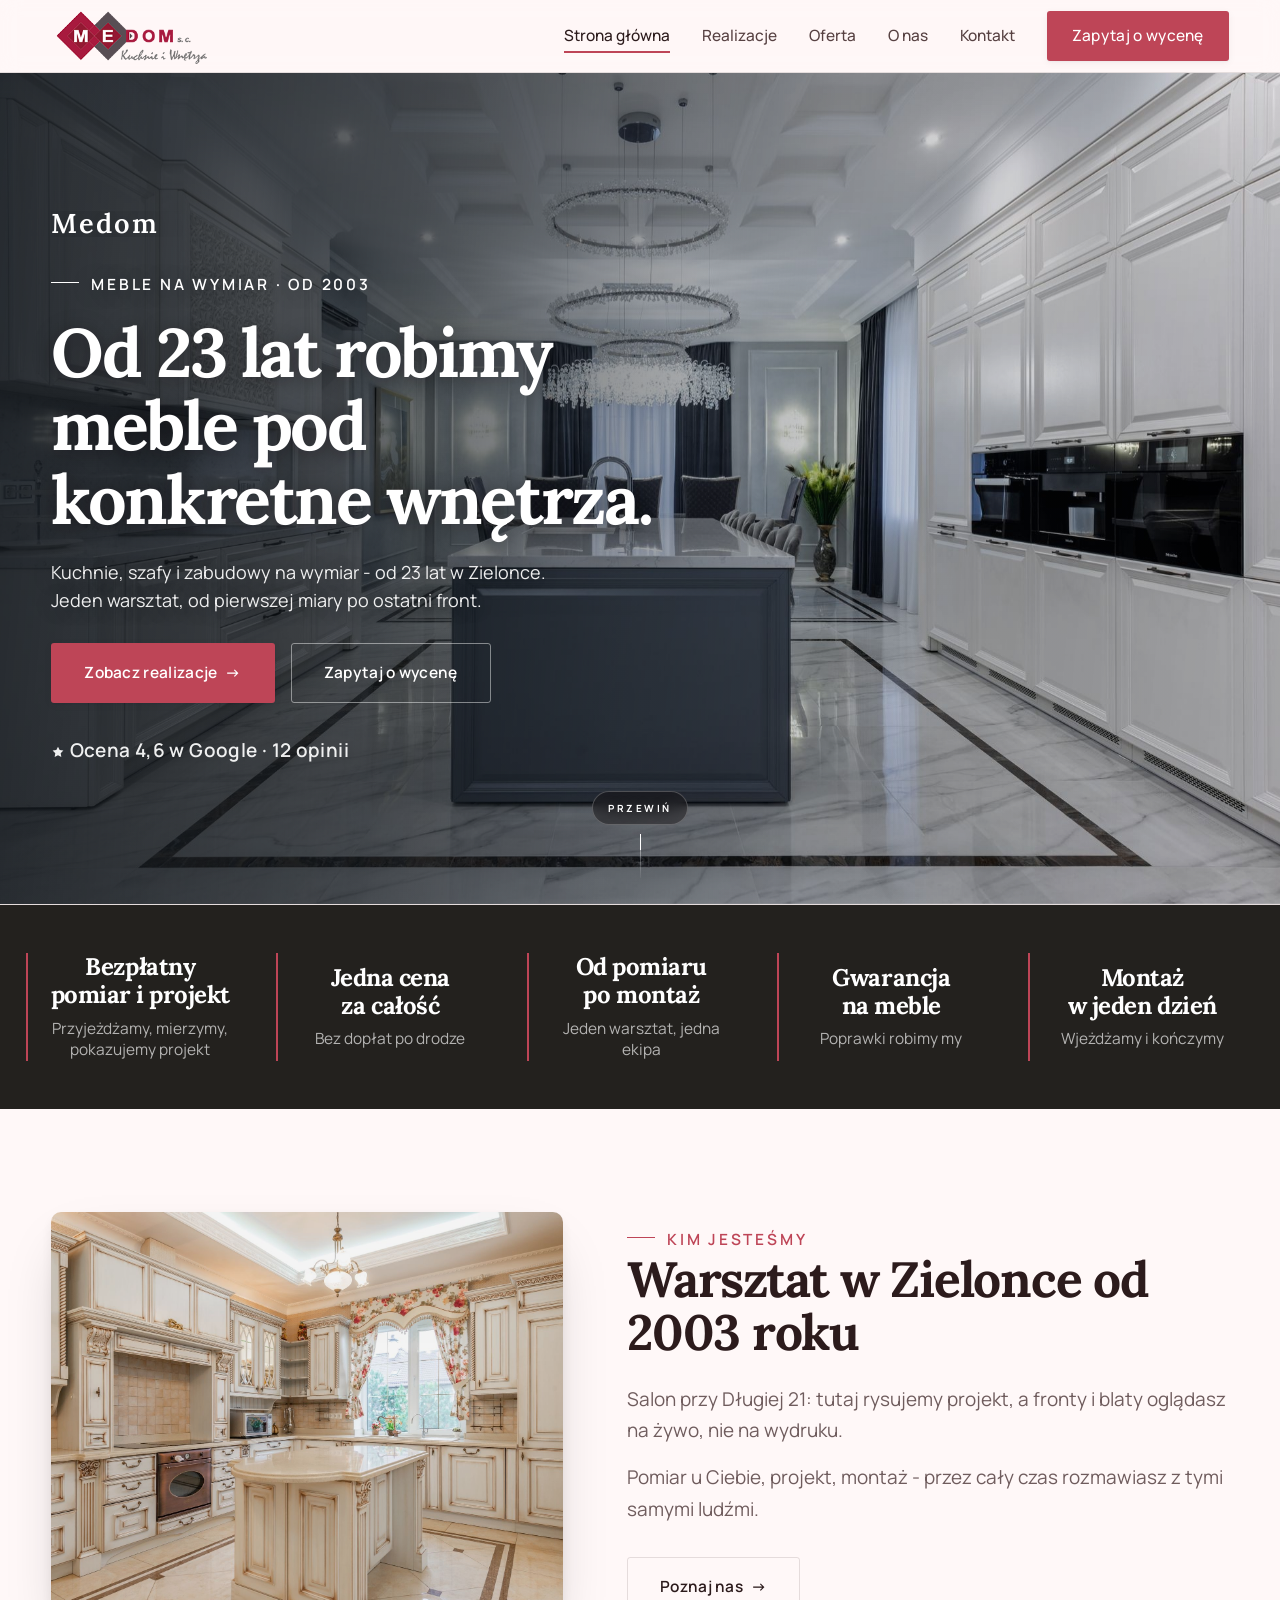
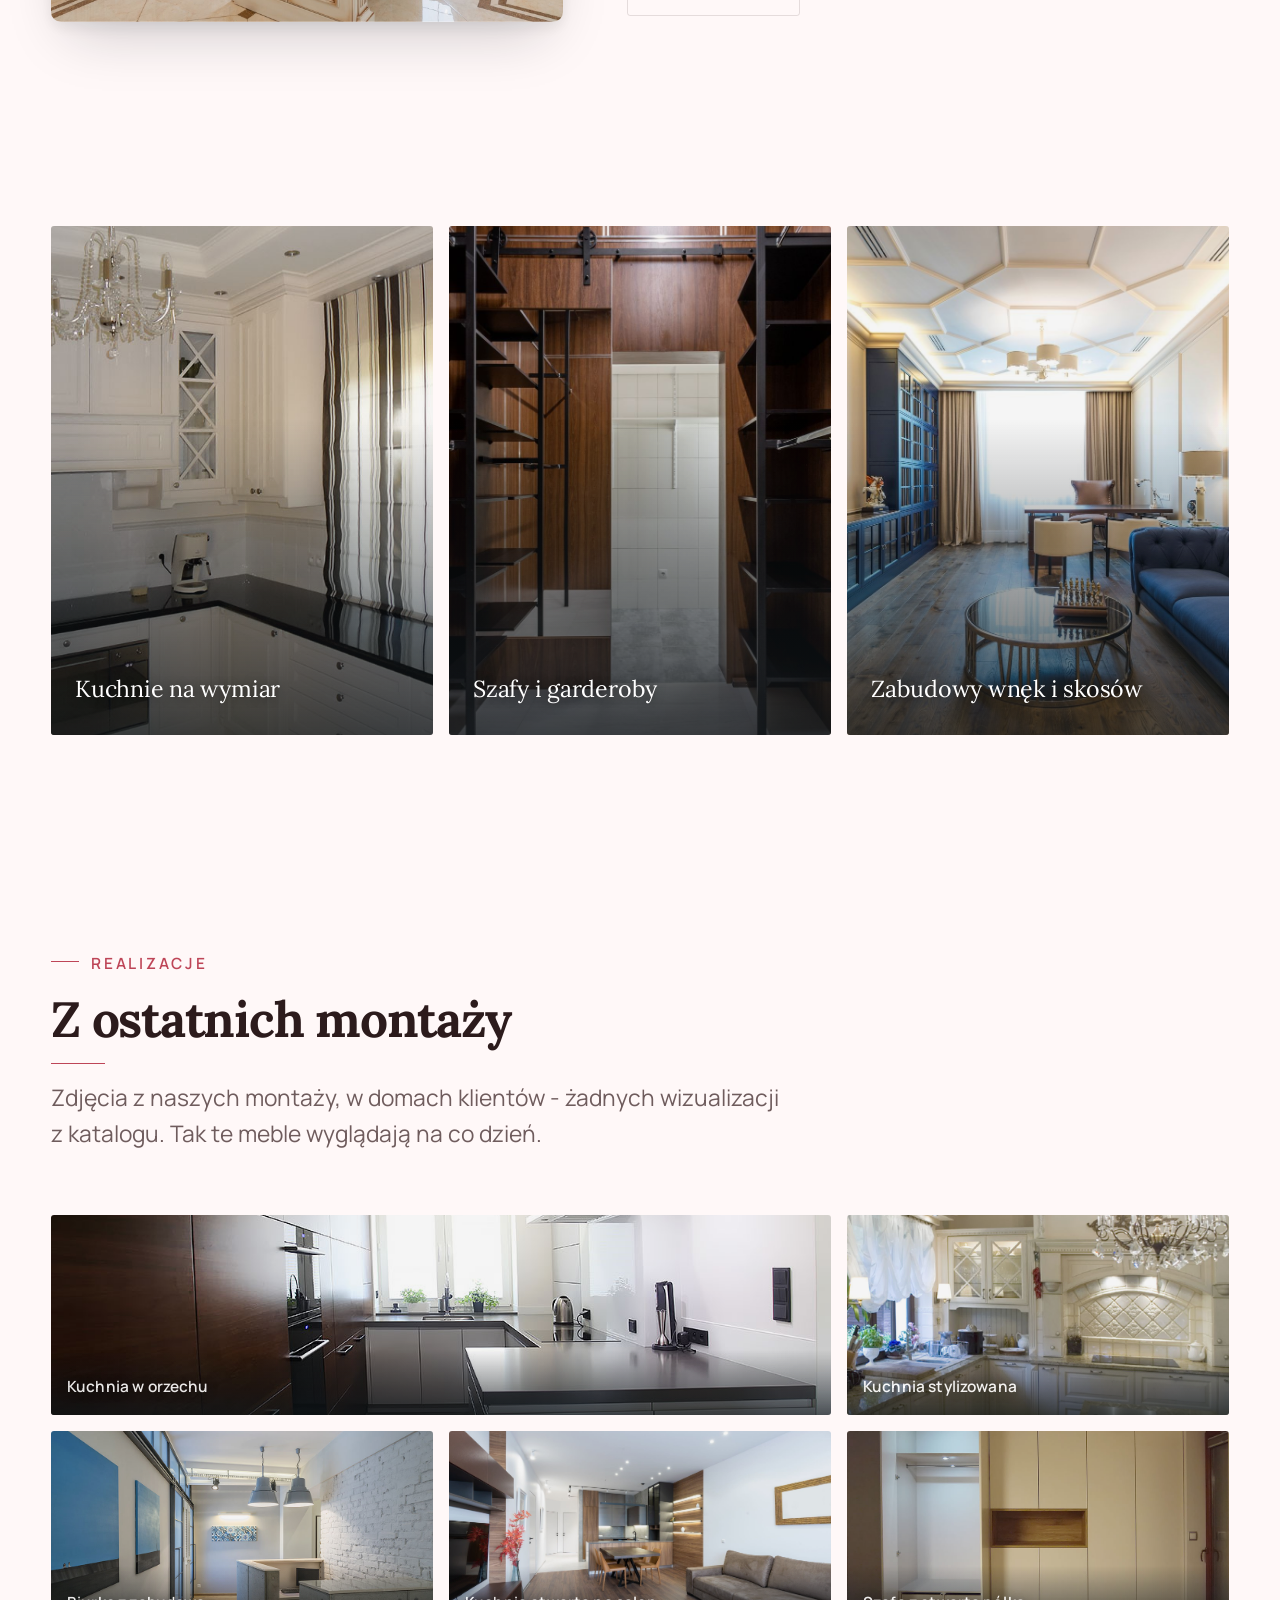
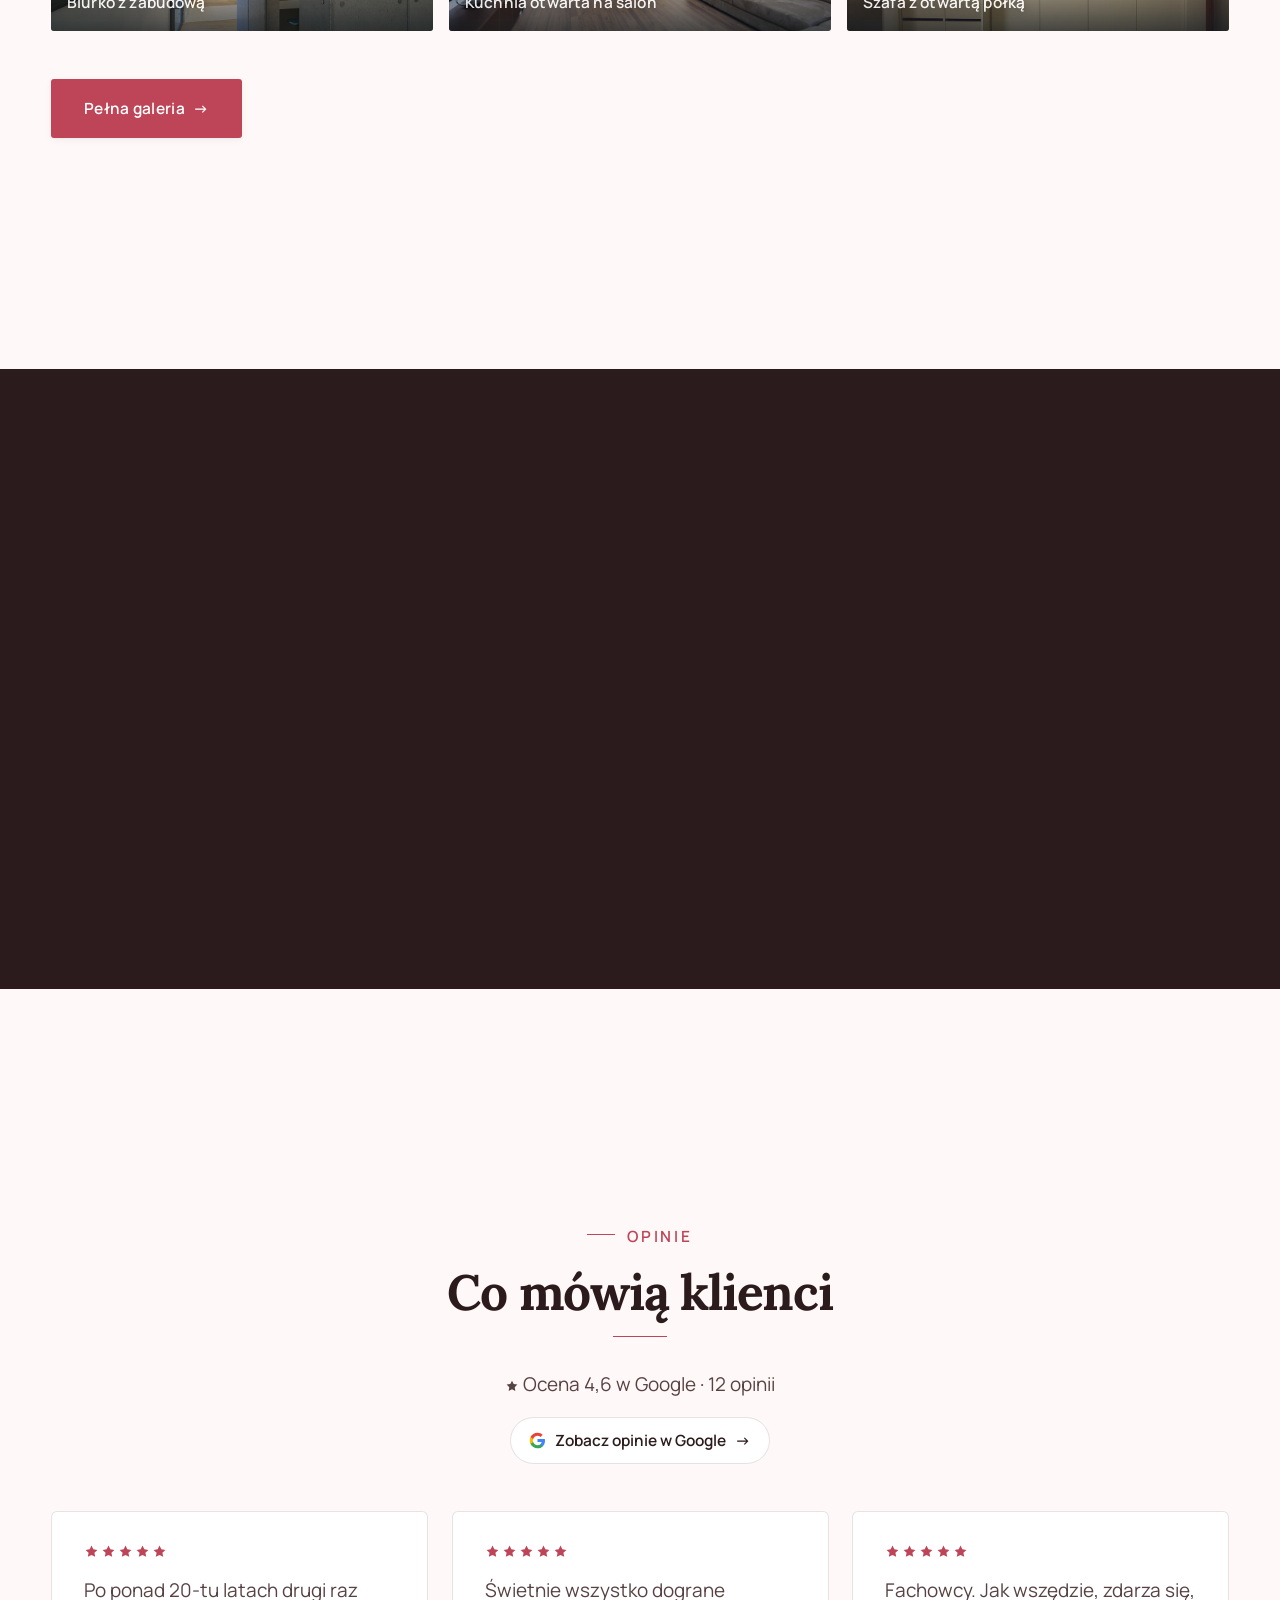
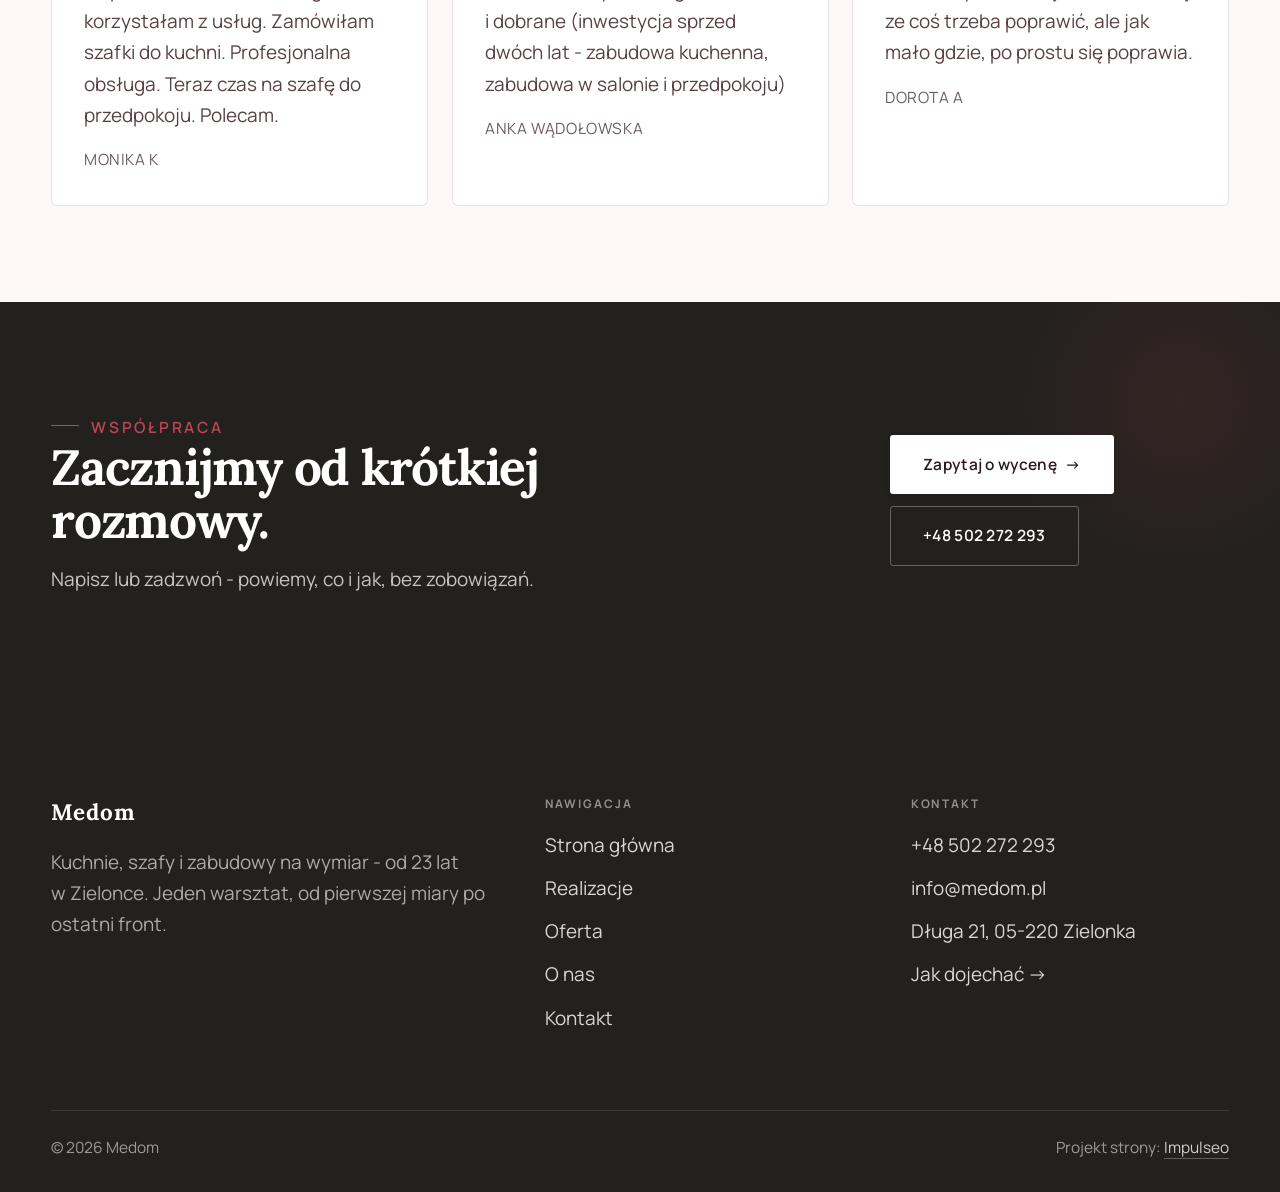
==== commit 81d7ca4e: "Medom: ruchomy naglowek (4 realne kadry) + pelne wartosci w czarnym pasku" ====
--- a/index.html
+++ b/index.html
@@ -40,7 +40,7 @@
 </header>
 
 <section class="hero-cine">
-  <img src="img/hero.jpg" fetchpriority="high" alt="Medom - Od 23 lat robimy meble pod konkretne wnętrza. ">
+  <img src="img/hero.jpg" fetchpriority="high" data-rotate="img/g1.jpg|img/g8.jpg|img/g12.jpg|img/g5.jpg" alt="Medom - Od 23 lat robimy meble pod konkretne wnętrza. ">
   <div class="wrap">
     <div class="hero-copy">
       <div class="brandmark bm-s"><span class="bm-line"><span>Medom</span></span></div>
@@ -58,11 +58,11 @@
 </section>
 <section class="strip n-5" style="padding-block:0">
   <div class="wrap">
-    <div class="item reveal"><div class="k">Bezpłatny pomiar i projekt</div><div class="v"></div></div>
-    <div class="item reveal"><div class="k">Jedna cena za całość</div><div class="v"></div></div>
-    <div class="item reveal"><div class="k">Od pomiaru po montaż</div><div class="v"></div></div>
-    <div class="item reveal"><div class="k">Gwarancja na meble</div><div class="v"></div></div>
-    <div class="item reveal"><div class="k">Montaż w jeden dzień</div><div class="v"></div></div>
+    <div class="item reveal"><div class="k">Bezpłatny pomiar i projekt</div><div class="v">Przyjeżdżamy, mierzymy, pokazujemy projekt</div></div>
+    <div class="item reveal"><div class="k">Jedna cena za całość</div><div class="v">Bez dopłat po drodze</div></div>
+    <div class="item reveal"><div class="k">Od pomiaru po montaż</div><div class="v">Jeden warsztat, jedna ekipa</div></div>
+    <div class="item reveal"><div class="k">Gwarancja na meble</div><div class="v">Poprawki robimy my</div></div>
+    <div class="item reveal"><div class="k">Montaż w jeden dzień</div><div class="v">Wjeżdżamy i kończymy</div></div>
   </div>
 </section>
 <section>
